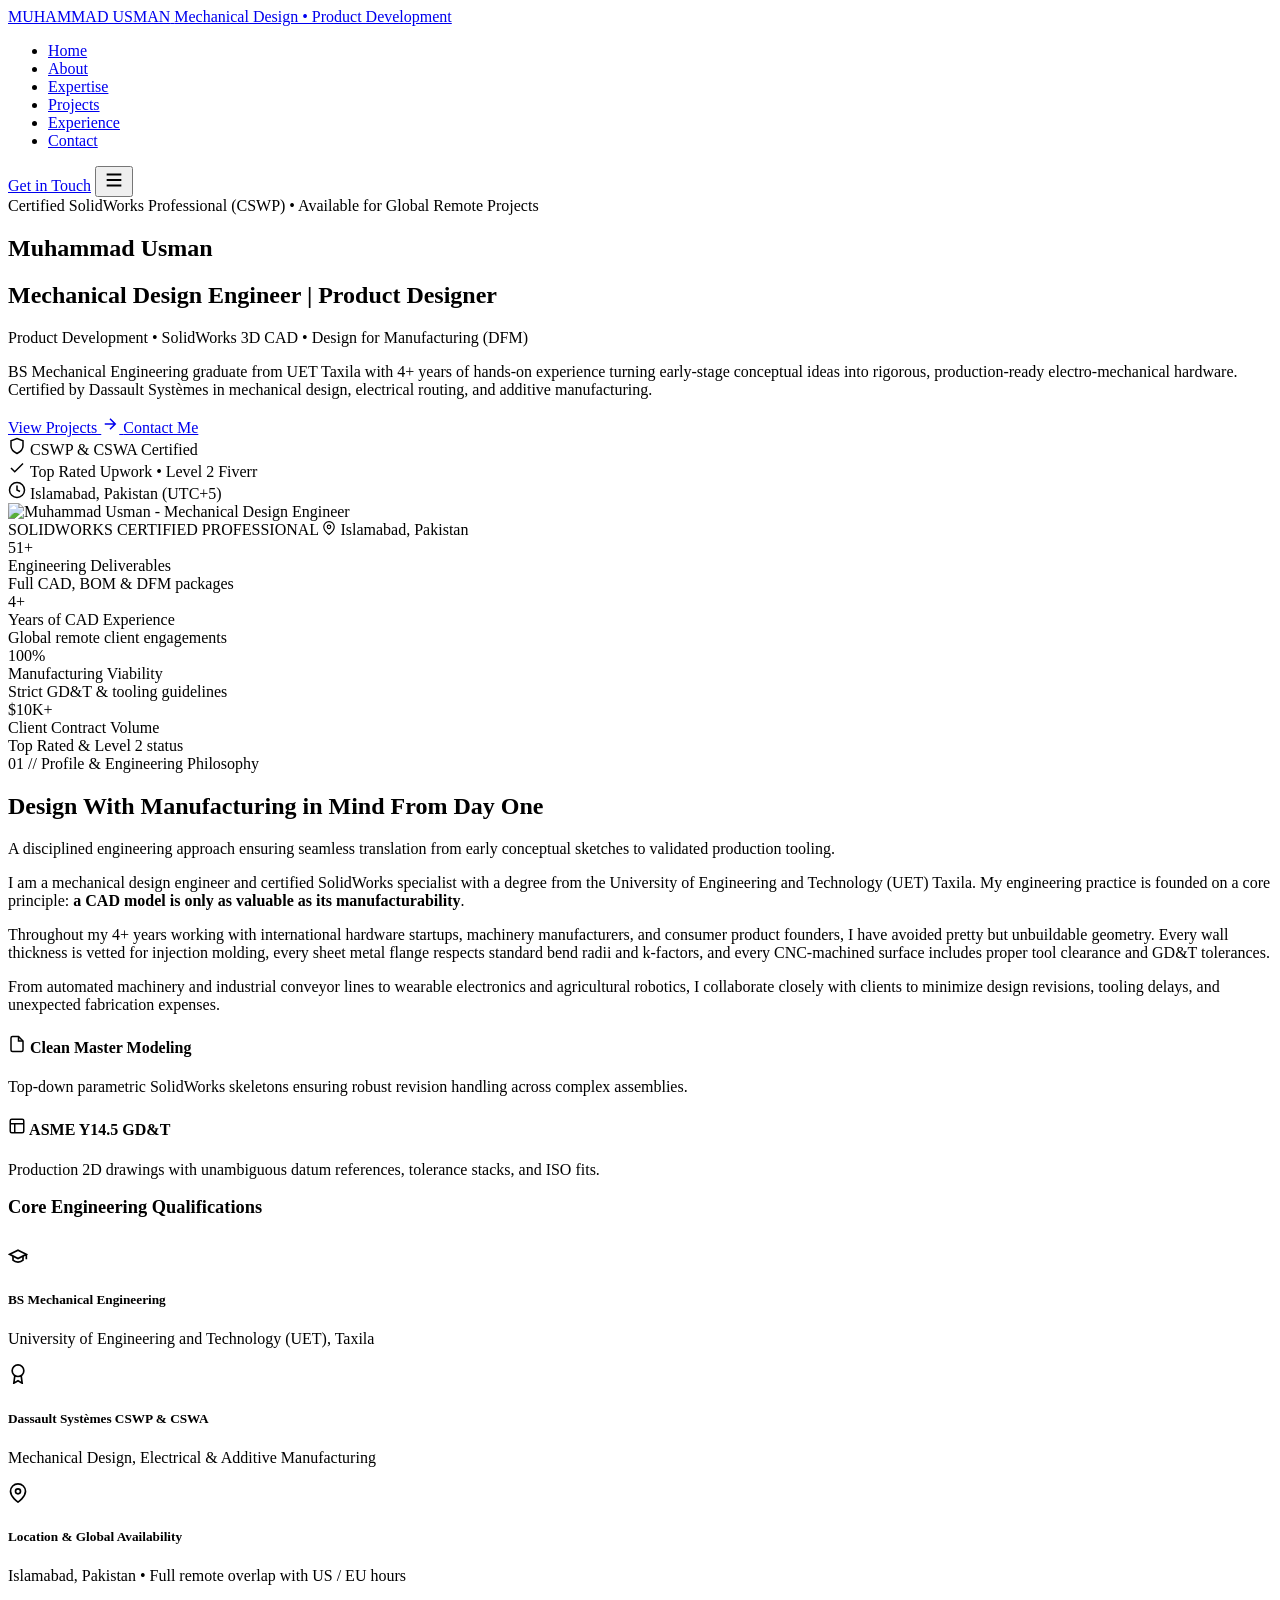
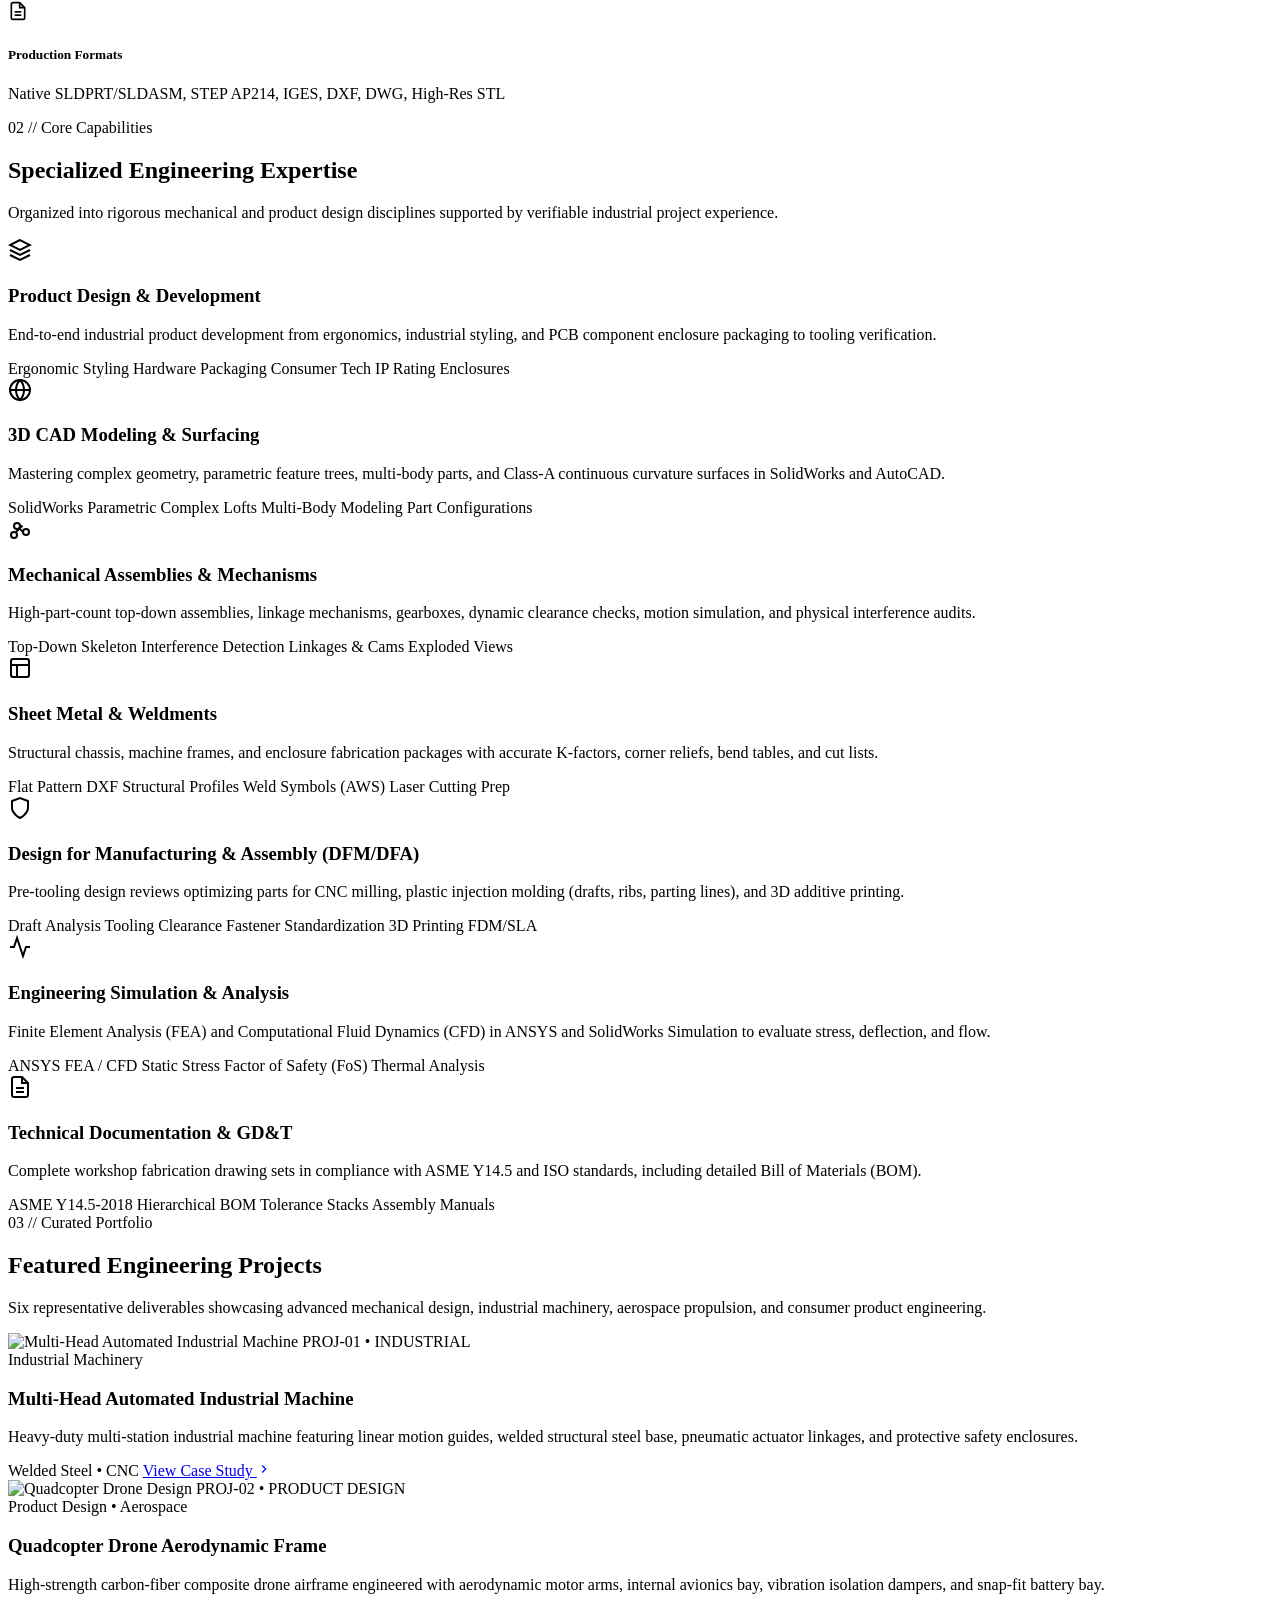
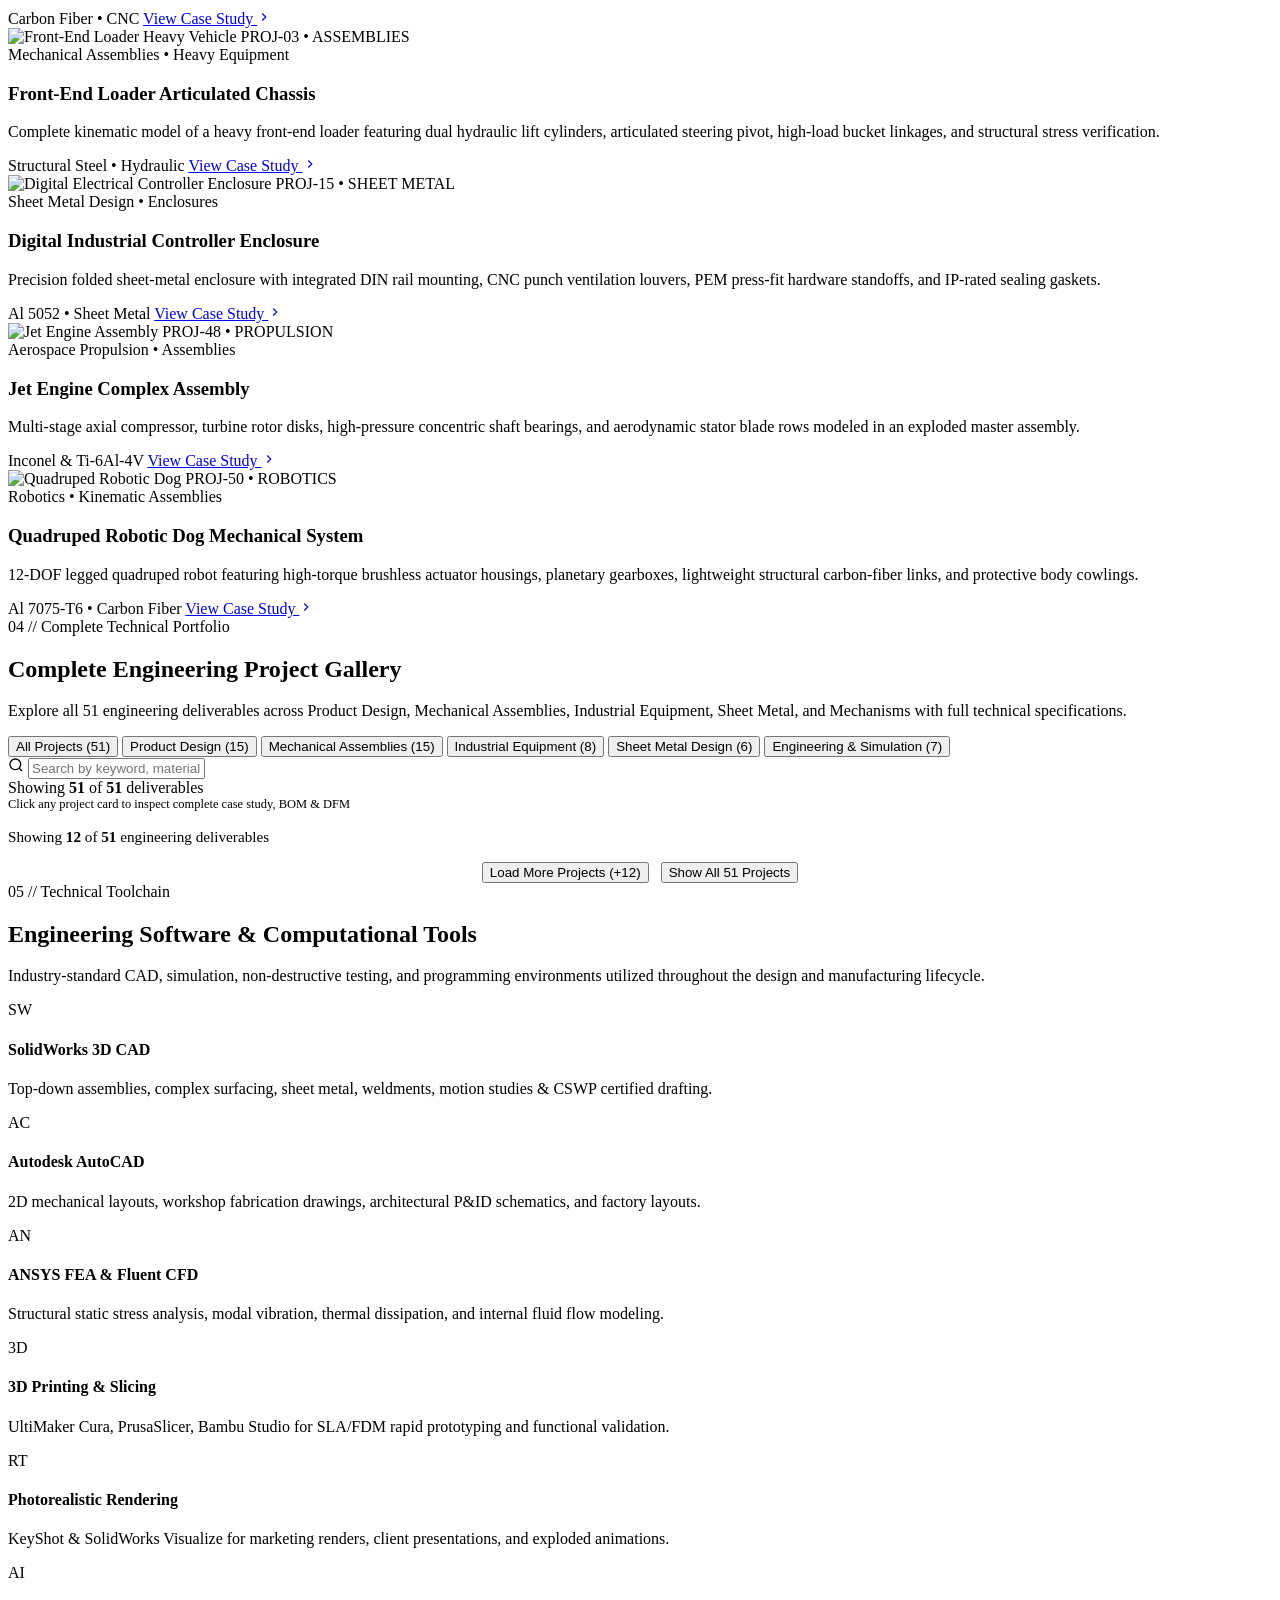
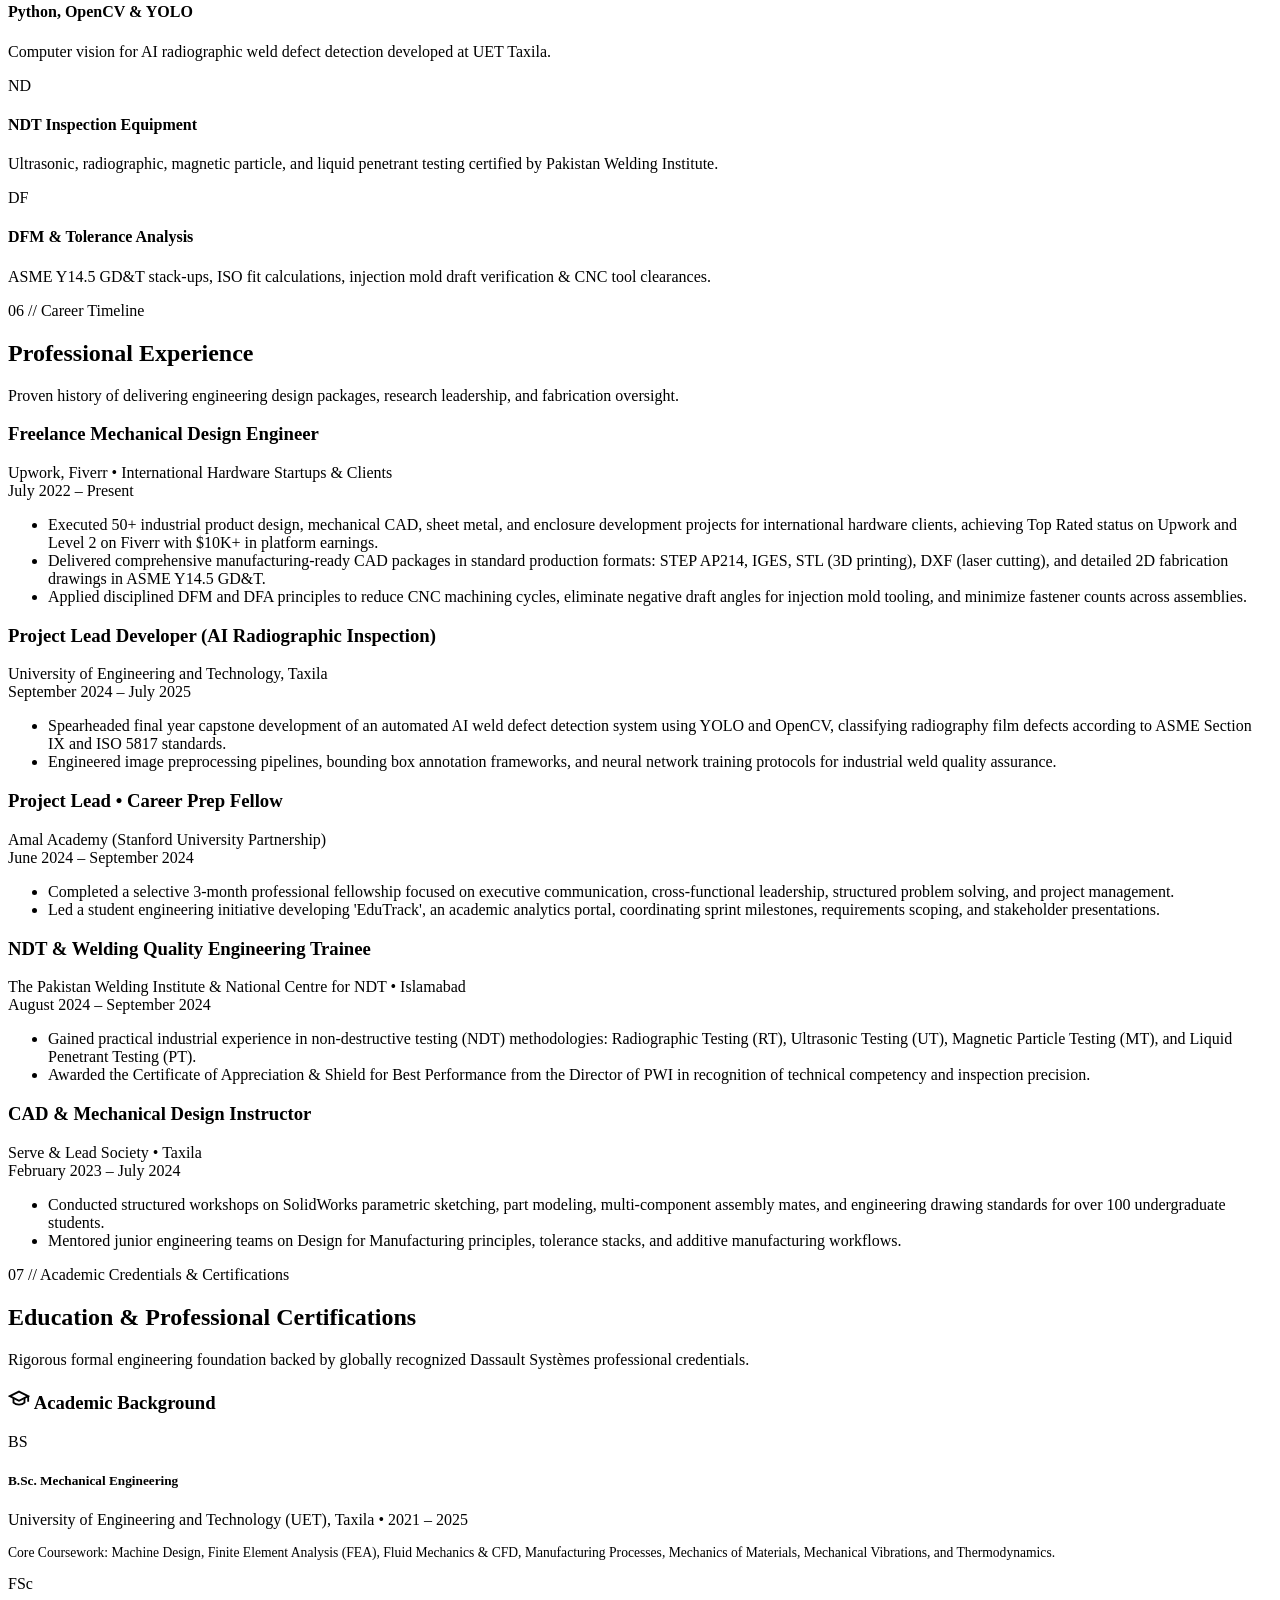
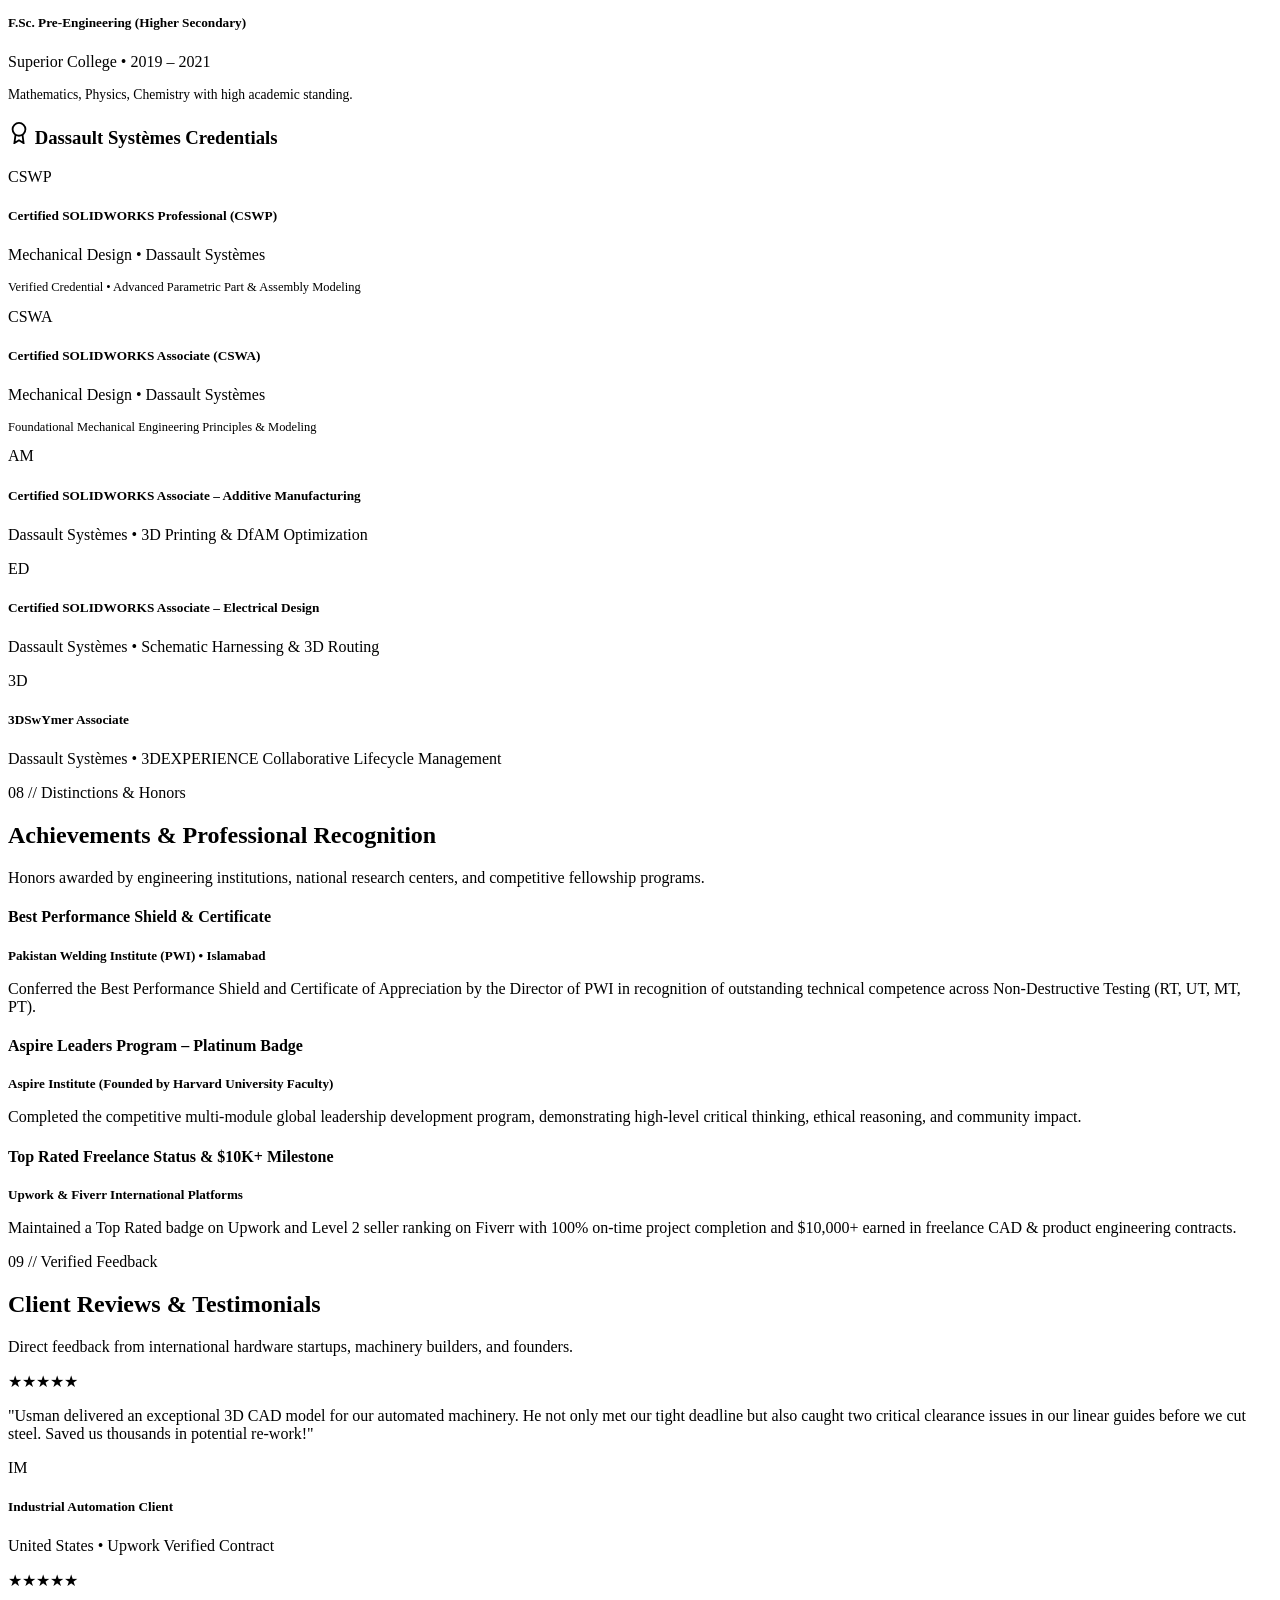
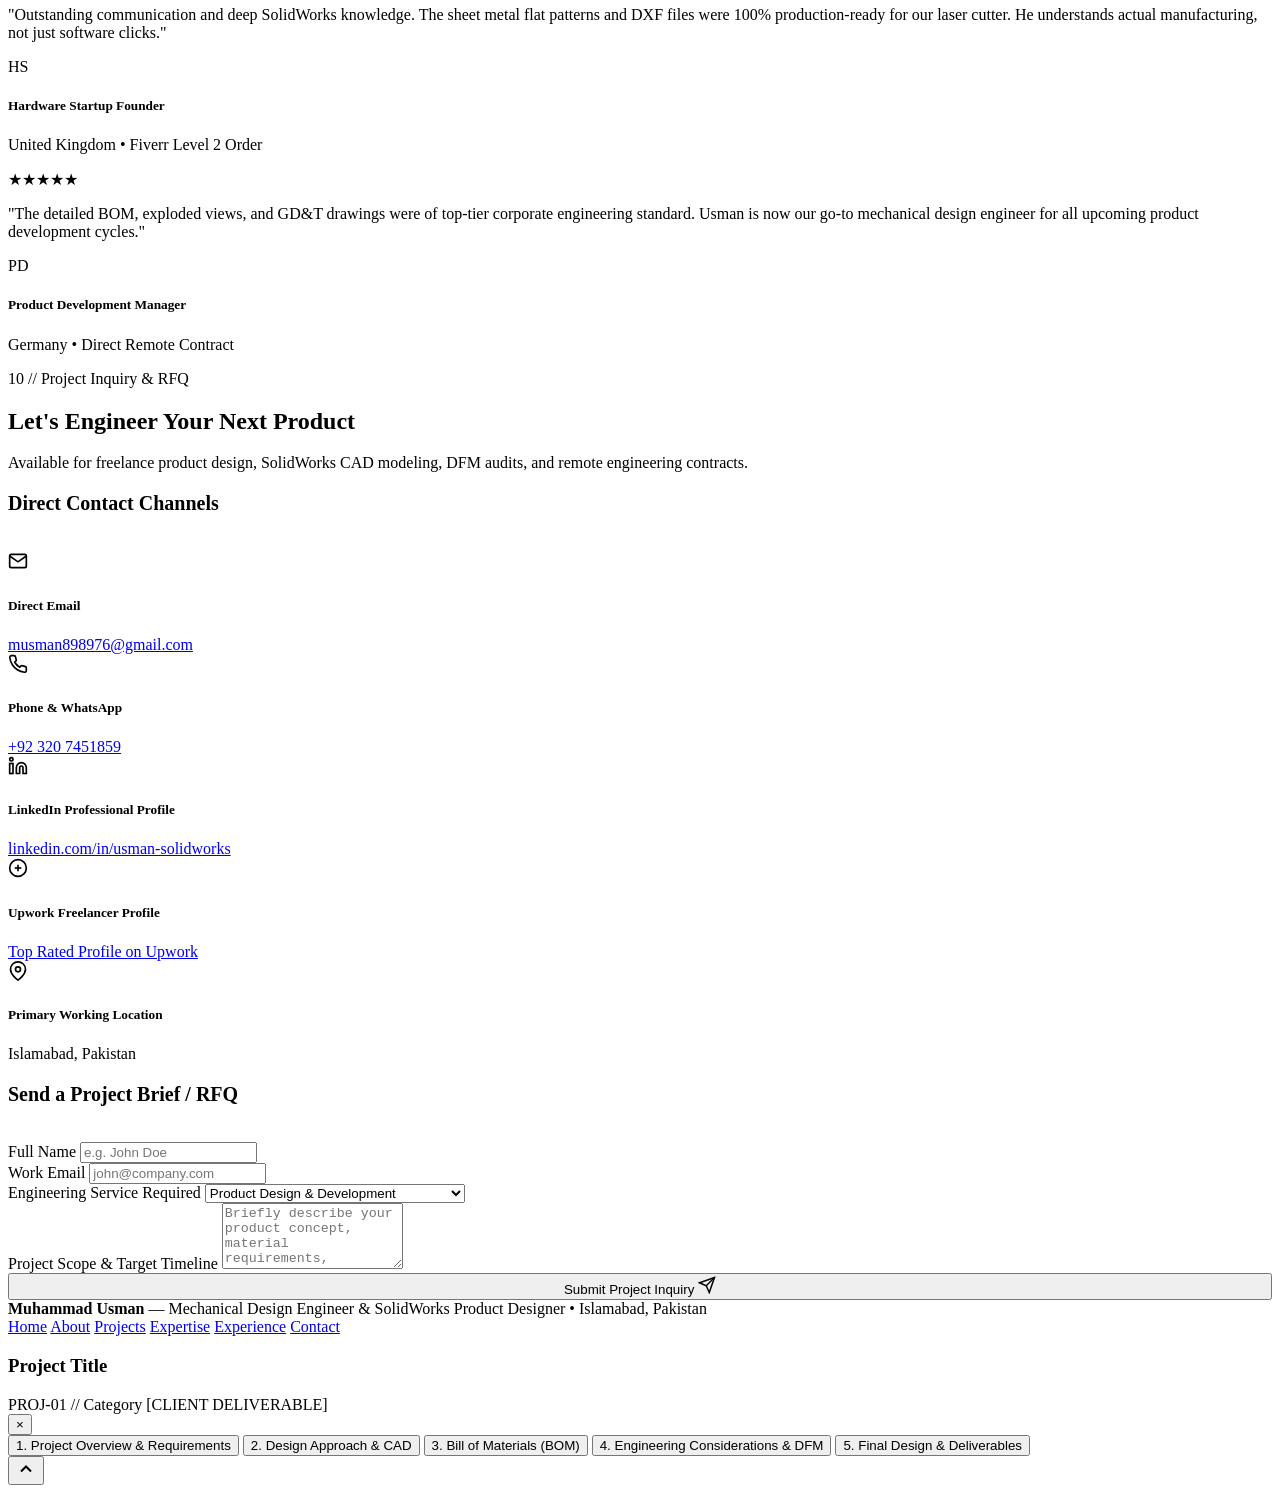
==== index.html @ 6f223e8a "Update index.html" ====
<!DOCTYPE html>
<html lang="en">
<head>
  <meta charset="UTF-8" />
  <meta name="viewport" content="width=device-width, initial-scale=1.0" />
  <title>Muhammad Usman | Mechanical Design Engineer &amp; Product Designer</title>
  <meta name="description" content="Portfolio of Muhammad Usman, Mechanical Design Engineer and Certified SolidWorks Professional (CSWP) specializing in Product Design, 3D CAD Modeling, Mechanical Assemblies, Sheet Metal, and Design for Manufacturing (DFM)." />
  <link rel="stylesheet" href="css/style.css" />
  <link rel="preconnect" href="https://fonts.googleapis.com" />
  <link rel="preconnect" href="https://fonts.gstatic.com" crossorigin />
  <link href="https://fonts.googleapis.com/css2?family=Inter:wght@300;400;500;600;700;800&family=JetBrains+Mono:wght@400;500;600&display=swap" rel="stylesheet" />
</head>
<body>

  <!-- 10. Sticky Navigation (Home | About | Projects | Expertise | Experience | Contact) -->
  <header class="site-header" id="siteHeader">
    <div class="container nav-container">
      <a href="#home" class="brand-identity">
        <span class="brand-name">MUHAMMAD USMAN</span>
        <span class="brand-tagline">Mechanical Design &bull; Product Development</span>
      </a>

      <nav aria-label="Main Navigation">
        <ul class="nav-menu" id="navMenu">
          <li><a href="#home" class="nav-link active">Home</a></li>
          <li><a href="#about" class="nav-link">About</a></li>
          <li><a href="#expertise" class="nav-link">Expertise</a></li>
          <li><a href="#featured-projects" class="nav-link">Projects</a></li>
          <li><a href="#experience" class="nav-link">Experience</a></li>
          <li><a href="#contact" class="nav-link">Contact</a></li>
        </ul>
      </nav>

      <div class="nav-actions">
        <a href="#contact" class="btn btn-primary btn-sm">Get in Touch</a>
        <button class="mobile-menu-toggle" id="mobileMenuToggle" aria-label="Toggle Navigation Menu">
          <svg width="22" height="22" viewBox="0 0 24 24" fill="none" stroke="currentColor" stroke-width="2"><path d="M4 6h16M4 12h16M4 18h16"/></svg>
        </button>
      </div>
    </div>
  </header>

  <main id="mainContent">

    <!-- ==========================================================================
         SECTION 1: HERO SECTION
         ========================================================================== -->
    <section class="hero-section" id="home">
      <div class="container">
        <div class="hero-grid">
          <div class="hero-content">
            <div class="hero-pretitle">
              <span class="status-indicator"></span>
              <span class="mono-tag">Certified SolidWorks Professional (CSWP) &bull; Available for Global Remote Projects</span>
            </div>

            <h1 class="hero-title">Muhammad Usman</h1>
            <h2 class="hero-subtitle">Mechanical Design Engineer | Product Designer</h2>
            <div class="hero-focus-tags">Product Development &bull; SolidWorks 3D CAD &bull; Design for Manufacturing (DFM)</div>

            <p class="hero-bio">
              BS Mechanical Engineering graduate from UET Taxila with 4+ years of hands-on experience turning early-stage conceptual ideas into rigorous, production-ready electro-mechanical hardware. Certified by Dassault Syst&egrave;mes in mechanical design, electrical routing, and additive manufacturing.
            </p>

            <div class="hero-cta-group">
              <a href="#featured-projects" class="btn btn-primary">
                View Projects
                <svg width="18" height="18" viewBox="0 0 24 24" fill="none" stroke="currentColor" stroke-width="2"><path d="M5 12h14M12 5l7 7-7 7"/></svg>
              </a>
              <a href="#contact" class="btn btn-secondary">Contact Me</a>
            </div>

            <div class="hero-trust-badges">
              <div class="trust-badge-item">
                <svg width="18" height="18" viewBox="0 0 24 24" fill="none" stroke="currentColor" stroke-width="2"><path d="M12 22s8-4 8-10V5l-8-3-8 3v7c0 6 8 10 8 10z"/></svg>
                <span>CSWP &amp; CSWA Certified</span>
              </div>
              <div class="trust-badge-item">
                <svg width="18" height="18" viewBox="0 0 24 24" fill="none" stroke="currentColor" stroke-width="2"><polyline points="20 6 9 17 4 12"/></svg>
                <span>Top Rated Upwork &bull; Level 2 Fiverr</span>
              </div>
              <div class="trust-badge-item">
                <svg width="18" height="18" viewBox="0 0 24 24" fill="none" stroke="currentColor" stroke-width="2"><circle cx="12" cy="12" r="10"/><polyline points="12 6 12 12 16 14"/></svg>
                <span>Islamabad, Pakistan (UTC+5)</span>
              </div>
            </div>
          </div>

          <div class="hero-visual">
            <div class="hero-image-card">
              <div class="hero-photo-wrapper">
                <img src="assets/images/profile/headshot-corporate.png" alt="Muhammad Usman - Mechanical Design Engineer" class="hero-photo" />
              </div>
              <div class="hero-image-footer">
                <span class="hero-credential-tag">SOLIDWORKS CERTIFIED PROFESSIONAL</span>
                <span class="hero-location-tag">
                  <svg width="14" height="14" viewBox="0 0 24 24" fill="none" stroke="currentColor" stroke-width="2"><path d="M21 10c0 7-9 13-9 13s-9-6-9-13a9 9 0 0 1 18 0z"/><circle cx="12" cy="10" r="3"/></svg>
                  Islamabad, Pakistan
                </span>
              </div>
            </div>
          </div>
        </div>
      </div>
    </section>

    <!-- Metrics Summary Strip -->
    <div class="metrics-strip">
      <div class="container">
        <div class="metrics-grid">
          <div class="metric-card">
            <div class="metric-value">51+</div>
            <div class="metric-label">Engineering Deliverables</div>
            <div class="metric-sub">Full CAD, BOM &amp; DFM packages</div>
          </div>
          <div class="metric-card">
            <div class="metric-value">4+</div>
            <div class="metric-label">Years of CAD Experience</div>
            <div class="metric-sub">Global remote client engagements</div>
          </div>
          <div class="metric-card">
            <div class="metric-value">100%</div>
            <div class="metric-label">Manufacturing Viability</div>
            <div class="metric-sub">Strict GD&amp;T &amp; tooling guidelines</div>
          </div>
          <div class="metric-card">
            <div class="metric-value">$10K+</div>
            <div class="metric-label">Client Contract Volume</div>
            <div class="metric-sub">Top Rated &amp; Level 2 status</div>
          </div>
        </div>
      </div>
    </div>

    <!-- ==========================================================================
         SECTION 2: ABOUT ME
         ========================================================================== -->
    <section class="section-about" id="about">
      <div class="container">
        <div class="section-header">
          <span class="section-kicker">01 // Profile &amp; Engineering Philosophy</span>
          <h2 class="section-title">Design With Manufacturing in Mind From Day One</h2>
          <p class="section-lead">A disciplined engineering approach ensuring seamless translation from early conceptual sketches to validated production tooling.</p>
        </div>

        <div class="about-grid">
          <div class="about-text">
            <p>
              I am a mechanical design engineer and certified SolidWorks specialist with a degree from the University of Engineering and Technology (UET) Taxila. My engineering practice is founded on a core principle: <strong>a CAD model is only as valuable as its manufacturability</strong>.
            </p>
            <p>
              Throughout my 4+ years working with international hardware startups, machinery manufacturers, and consumer product founders, I have avoided pretty but unbuildable geometry. Every wall thickness is vetted for injection molding, every sheet metal flange respects standard bend radii and k-factors, and every CNC-machined surface includes proper tool clearance and GD&amp;T tolerances.
            </p>
            <p>
              From automated machinery and industrial conveyor lines to wearable electronics and agricultural robotics, I collaborate closely with clients to minimize design revisions, tooling delays, and unexpected fabrication expenses.
            </p>

            <div class="about-highlights">
              <div class="about-highlight-box">
                <h4>
                  <svg width="18" height="18" viewBox="0 0 24 24" fill="none" stroke="currentColor" stroke-width="2"><path d="M14 2H6a2 2 0 0 0-2 2v16a2 2 0 0 0 2 2h12a2 2 0 0 0 2-2V8z"/><polyline points="14 2 14 8 20 8"/></svg>
                  Clean Master Modeling
                </h4>
                <p>Top-down parametric SolidWorks skeletons ensuring robust revision handling across complex assemblies.</p>
              </div>
              <div class="about-highlight-box">
                <h4>
                  <svg width="18" height="18" viewBox="0 0 24 24" fill="none" stroke="currentColor" stroke-width="2"><rect x="3" y="3" width="18" height="18" rx="2" ry="2"/><line x1="3" y1="9" x2="21" y2="9"/><line x1="9" y1="21" x2="9" y2="9"/></svg>
                  ASME Y14.5 GD&amp;T
                </h4>
                <p>Production 2D drawings with unambiguous datum references, tolerance stacks, and ISO fits.</p>
              </div>
            </div>
          </div>

          <div class="about-sidebar">
            <div class="about-stats-panel">
              <h3 style="font-size: 1.15rem; margin-bottom: 16px; padding-bottom: 12px; border-bottom: 1px solid var(--border-light);">Core Engineering Qualifications</h3>
              
              <div class="about-stat-row">
                <div class="stat-icon">
                  <svg width="20" height="20" viewBox="0 0 24 24" fill="none" stroke="currentColor" stroke-width="2"><path d="M22 10v6M2 10l10-5 10 5-10 5z"/><path d="M6 12v5c3 3 9 3 12 0v-5"/></svg>
                </div>
                <div class="stat-content">
                  <h5>BS Mechanical Engineering</h5>
                  <p>University of Engineering and Technology (UET), Taxila</p>
                </div>
              </div>

              <div class="about-stat-row">
                <div class="stat-icon">
                  <svg width="20" height="20" viewBox="0 0 24 24" fill="none" stroke="currentColor" stroke-width="2"><circle cx="12" cy="8" r="7"/><polyline points="8.21 13.89 7 23 12 20 17 23 15.79 13.88"/></svg>
                </div>
                <div class="stat-content">
                  <h5>Dassault Syst&egrave;mes CSWP &amp; CSWA</h5>
                  <p>Mechanical Design, Electrical &amp; Additive Manufacturing</p>
                </div>
              </div>

              <div class="about-stat-row">
                <div class="stat-icon">
                  <svg width="20" height="20" viewBox="0 0 24 24" fill="none" stroke="currentColor" stroke-width="2"><path d="M21 10c0 7-9 13-9 13s-9-6-9-13a9 9 0 0 1 18 0z"/><circle cx="12" cy="10" r="3"/></svg>
                </div>
                <div class="stat-content">
                  <h5>Location &amp; Global Availability</h5>
                  <p>Islamabad, Pakistan &bull; Full remote overlap with US / EU hours</p>
                </div>
              </div>

              <div class="about-stat-row">
                <div class="stat-icon">
                  <svg width="20" height="20" viewBox="0 0 24 24" fill="none" stroke="currentColor" stroke-width="2"><path d="M14 2H6a2 2 0 0 0-2 2v16a2 2 0 0 0 2 2h12a2 2 0 0 0 2-2V8z"/><polyline points="14 2 14 8 20 8"/><line x1="16" y1="13" x2="8" y2="13"/><line x1="16" y1="17" x2="8" y2="17"/></svg>
                </div>
                <div class="stat-content">
                  <h5>Production Formats</h5>
                  <p>Native SLDPRT/SLDASM, STEP AP214, IGES, DXF, DWG, High-Res STL</p>
                </div>
              </div>
            </div>
          </div>
        </div>
      </div>
    </section>

    <!-- ==========================================================================
         SECTION 3: TECHNICAL EXPERTISE
         ========================================================================== -->
    <section class="section-expertise section-alt" id="expertise">
      <div class="container">
        <div class="section-header">
          <span class="section-kicker">02 // Core Capabilities</span>
          <h2 class="section-title">Specialized Engineering Expertise</h2>
          <p class="section-lead">Organized into rigorous mechanical and product design disciplines supported by verifiable industrial project experience.</p>
        </div>

        <div class="expertise-grid">
          <!-- 1. Product Design & Development -->
          <div class="expertise-card">
            <div class="expertise-icon-wrapper">
              <svg width="24" height="24" viewBox="0 0 24 24" fill="none" stroke="currentColor" stroke-width="2"><path d="M12 2L2 7l10 5 10-5-10-5zM2 17l10 5 10-5M2 12l10 5 10-5"/></svg>
            </div>
            <h3>Product Design &amp; Development</h3>
            <p>End-to-end industrial product development from ergonomics, industrial styling, and PCB component enclosure packaging to tooling verification.</p>
            <div class="expertise-tags">
              <span class="expertise-tag">Ergonomic Styling</span>
              <span class="expertise-tag">Hardware Packaging</span>
              <span class="expertise-tag">Consumer Tech</span>
              <span class="expertise-tag">IP Rating Enclosures</span>
            </div>
          </div>

          <!-- 2. 3D CAD Modeling -->
          <div class="expertise-card">
            <div class="expertise-icon-wrapper">
              <svg width="24" height="24" viewBox="0 0 24 24" fill="none" stroke="currentColor" stroke-width="2"><circle cx="12" cy="12" r="10"/><path d="M12 2a14.5 14.5 0 0 0 0 20 14.5 14.5 0 0 0 0-20"/><path d="M2 12h20"/></svg>
            </div>
            <h3>3D CAD Modeling &amp; Surfacing</h3>
            <p>Mastering complex geometry, parametric feature trees, multi-body parts, and Class-A continuous curvature surfaces in SolidWorks and AutoCAD.</p>
            <div class="expertise-tags">
              <span class="expertise-tag">SolidWorks Parametric</span>
              <span class="expertise-tag">Complex Lofts</span>
              <span class="expertise-tag">Multi-Body Modeling</span>
              <span class="expertise-tag">Part Configurations</span>
            </div>
          </div>

          <!-- 3. Mechanical Assemblies -->
          <div class="expertise-card">
            <div class="expertise-icon-wrapper">
              <svg width="24" height="24" viewBox="0 0 24 24" fill="none" stroke="currentColor" stroke-width="2"><circle cx="18" cy="15" r="3"/><circle cx="9" cy="9" r="3"/><path d="M10.85 10.85l4.3 4.3"/><circle cx="6" cy="18" r="3"/><path d="M7.5 15.5l7-7"/></svg>
            </div>
            <h3>Mechanical Assemblies &amp; Mechanisms</h3>
            <p>High-part-count top-down assemblies, linkage mechanisms, gearboxes, dynamic clearance checks, motion simulation, and physical interference audits.</p>
            <div class="expertise-tags">
              <span class="expertise-tag">Top-Down Skeleton</span>
              <span class="expertise-tag">Interference Detection</span>
              <span class="expertise-tag">Linkages &amp; Cams</span>
              <span class="expertise-tag">Exploded Views</span>
            </div>
          </div>

          <!-- 4. Sheet Metal & Weldments -->
          <div class="expertise-card">
            <div class="expertise-icon-wrapper">
              <svg width="24" height="24" viewBox="0 0 24 24" fill="none" stroke="currentColor" stroke-width="2"><rect x="3" y="3" width="18" height="18" rx="2" ry="2"/><path d="M3 9h18M9 21V9"/></svg>
            </div>
            <h3>Sheet Metal &amp; Weldments</h3>
            <p>Structural chassis, machine frames, and enclosure fabrication packages with accurate K-factors, corner reliefs, bend tables, and cut lists.</p>
            <div class="expertise-tags">
              <span class="expertise-tag">Flat Pattern DXF</span>
              <span class="expertise-tag">Structural Profiles</span>
              <span class="expertise-tag">Weld Symbols (AWS)</span>
              <span class="expertise-tag">Laser Cutting Prep</span>
            </div>
          </div>

          <!-- 5. Design for Manufacturing (DFM) -->
          <div class="expertise-card">
            <div class="expertise-icon-wrapper">
              <svg width="24" height="24" viewBox="0 0 24 24" fill="none" stroke="currentColor" stroke-width="2"><path d="M12 22s8-4 8-10V5l-8-3-8 3v7c0 6 8 10 8 10z"/></svg>
            </div>
            <h3>Design for Manufacturing &amp; Assembly (DFM/DFA)</h3>
            <p>Pre-tooling design reviews optimizing parts for CNC milling, plastic injection molding (drafts, ribs, parting lines), and 3D additive printing.</p>
            <div class="expertise-tags">
              <span class="expertise-tag">Draft Analysis</span>
              <span class="expertise-tag">Tooling Clearance</span>
              <span class="expertise-tag">Fastener Standardization</span>
              <span class="expertise-tag">3D Printing FDM/SLA</span>
            </div>
          </div>

          <!-- 6. Engineering Simulation & FEA -->
          <div class="expertise-card">
            <div class="expertise-icon-wrapper">
              <svg width="24" height="24" viewBox="0 0 24 24" fill="none" stroke="currentColor" stroke-width="2"><path d="M22 12h-4l-3 9L9 3l-3 9H2"/></svg>
            </div>
            <h3>Engineering Simulation &amp; Analysis</h3>
            <p>Finite Element Analysis (FEA) and Computational Fluid Dynamics (CFD) in ANSYS and SolidWorks Simulation to evaluate stress, deflection, and flow.</p>
            <div class="expertise-tags">
              <span class="expertise-tag">ANSYS FEA / CFD</span>
              <span class="expertise-tag">Static Stress</span>
              <span class="expertise-tag">Factor of Safety (FoS)</span>
              <span class="expertise-tag">Thermal Analysis</span>
            </div>
          </div>

          <!-- 7. Technical Documentation -->
          <div class="expertise-card">
            <div class="expertise-icon-wrapper">
              <svg width="24" height="24" viewBox="0 0 24 24" fill="none" stroke="currentColor" stroke-width="2"><path d="M14 2H6a2 2 0 0 0-2 2v16a2 2 0 0 0 2 2h12a2 2 0 0 0 2-2V8z"/><polyline points="14 2 14 8 20 8"/><line x1="16" y1="13" x2="8" y2="13"/><line x1="16" y1="17" x2="8" y2="17"/></svg>
            </div>
            <h3>Technical Documentation &amp; GD&amp;T</h3>
            <p>Complete workshop fabrication drawing sets in compliance with ASME Y14.5 and ISO standards, including detailed Bill of Materials (BOM).</p>
            <div class="expertise-tags">
              <span class="expertise-tag">ASME Y14.5-2018</span>
              <span class="expertise-tag">Hierarchical BOM</span>
              <span class="expertise-tag">Tolerance Stacks</span>
              <span class="expertise-tag">Assembly Manuals</span>
            </div>
          </div>
        </div>
      </div>
    </section>

    <!-- ==========================================================================
         SECTION 4: FEATURED PROJECTS (6 Strongest & Most Impressive)
         ========================================================================== -->
    <section class="section-featured" id="featured-projects">
      <div class="container">
        <div class="section-header">
          <span class="section-kicker">03 // Curated Portfolio</span>
          <h2 class="section-title">Featured Engineering Projects</h2>
          <p class="section-lead">Six representative deliverables showcasing advanced mechanical design, industrial machinery, aerospace propulsion, and consumer product engineering.</p>
        </div>

        <div class="featured-grid">
          <!-- 1. Industrial Machinery -->
          <article class="featured-card">
            <div class="featured-img-wrap">
              <img src="assets/images/projects/1.jpeg" alt="Multi-Head Automated Industrial Machine" loading="lazy" />
              <span class="featured-badge">PROJ-01 &bull; INDUSTRIAL</span>
            </div>
            <div class="featured-content">
              <span class="featured-category">Industrial Machinery</span>
              <h3 class="featured-title">Multi-Head Automated Industrial Machine</h3>
              <p class="featured-desc">Heavy-duty multi-station industrial machine featuring linear motion guides, welded structural steel base, pneumatic actuator linkages, and protective safety enclosures.</p>
              <div class="featured-footer">
                <span class="mono-tag" style="color: var(--text-muted);">Welded Steel &bull; CNC</span>
                <a href="#projectsGallery" onclick="openProjectModal('PROJ-01')" class="view-project-link">
                  View Case Study
                  <svg width="14" height="14" viewBox="0 0 24 24" fill="none" stroke="currentColor" stroke-width="2"><polyline points="9 18 15 12 9 6"/></svg>
                </a>
              </div>
            </div>
          </article>

          <!-- 2. Product Design / Aerospace -->
          <article class="featured-card">
            <div class="featured-img-wrap">
              <img src="assets/images/projects/2.png" alt="Quadcopter Drone Design" loading="lazy" />
              <span class="featured-badge">PROJ-02 &bull; PRODUCT DESIGN</span>
            </div>
            <div class="featured-content">
              <span class="featured-category">Product Design &bull; Aerospace</span>
              <h3 class="featured-title">Quadcopter Drone Aerodynamic Frame</h3>
              <p class="featured-desc">High-strength carbon-fiber composite drone airframe engineered with aerodynamic motor arms, internal avionics bay, vibration isolation dampers, and snap-fit battery bay.</p>
              <div class="featured-footer">
                <span class="mono-tag" style="color: var(--text-muted);">Carbon Fiber &bull; CNC</span>
                <a href="#projectsGallery" onclick="openProjectModal('PROJ-02')" class="view-project-link">
                  View Case Study
                  <svg width="14" height="14" viewBox="0 0 24 24" fill="none" stroke="currentColor" stroke-width="2"><polyline points="9 18 15 12 9 6"/></svg>
                </a>
              </div>
            </div>
          </article>

          <!-- 3. Mechanical Assemblies -->
          <article class="featured-card">
            <div class="featured-img-wrap">
              <img src="assets/images/projects/3.png" alt="Front-End Loader Heavy Vehicle" loading="lazy" />
              <span class="featured-badge">PROJ-03 &bull; ASSEMBLIES</span>
            </div>
            <div class="featured-content">
              <span class="featured-category">Mechanical Assemblies &bull; Heavy Equipment</span>
              <h3 class="featured-title">Front-End Loader Articulated Chassis</h3>
              <p class="featured-desc">Complete kinematic model of a heavy front-end loader featuring dual hydraulic lift cylinders, articulated steering pivot, high-load bucket linkages, and structural stress verification.</p>
              <div class="featured-footer">
                <span class="mono-tag" style="color: var(--text-muted);">Structural Steel &bull; Hydraulic</span>
                <a href="#projectsGallery" onclick="openProjectModal('PROJ-03')" class="view-project-link">
                  View Case Study
                  <svg width="14" height="14" viewBox="0 0 24 24" fill="none" stroke="currentColor" stroke-width="2"><polyline points="9 18 15 12 9 6"/></svg>
                </a>
              </div>
            </div>
          </article>

          <!-- 4. Sheet Metal & Enclosures -->
          <article class="featured-card">
            <div class="featured-img-wrap">
              <img src="assets/images/projects/16.jpeg" alt="Digital Electrical Controller Enclosure" loading="lazy" />
              <span class="featured-badge">PROJ-15 &bull; SHEET METAL</span>
            </div>
            <div class="featured-content">
              <span class="featured-category">Sheet Metal Design &bull; Enclosures</span>
              <h3 class="featured-title">Digital Industrial Controller Enclosure</h3>
              <p class="featured-desc">Precision folded sheet-metal enclosure with integrated DIN rail mounting, CNC punch ventilation louvers, PEM press-fit hardware standoffs, and IP-rated sealing gaskets.</p>
              <div class="featured-footer">
                <span class="mono-tag" style="color: var(--text-muted);">Al 5052 &bull; Sheet Metal</span>
                <a href="#projectsGallery" onclick="openProjectModal('PROJ-15')" class="view-project-link">
                  View Case Study
                  <svg width="14" height="14" viewBox="0 0 24 24" fill="none" stroke="currentColor" stroke-width="2"><polyline points="9 18 15 12 9 6"/></svg>
                </a>
              </div>
            </div>
          </article>

          <!-- 5. Advanced Propulsion / Aerospace -->
          <article class="featured-card">
            <div class="featured-img-wrap">
              <img src="assets/images/projects/48.jpg" alt="Jet Engine Assembly" loading="lazy" />
              <span class="featured-badge">PROJ-48 &bull; PROPULSION</span>
            </div>
            <div class="featured-content">
              <span class="featured-category">Aerospace Propulsion &bull; Assemblies</span>
              <h3 class="featured-title">Jet Engine Complex Assembly</h3>
              <p class="featured-desc">Multi-stage axial compressor, turbine rotor disks, high-pressure concentric shaft bearings, and aerodynamic stator blade rows modeled in an exploded master assembly.</p>
              <div class="featured-footer">
                <span class="mono-tag" style="color: var(--text-muted);">Inconel &amp; Ti-6Al-4V</span>
                <a href="#projectsGallery" onclick="openProjectModal('PROJ-48')" class="view-project-link">
                  View Case Study
                  <svg width="14" height="14" viewBox="0 0 24 24" fill="none" stroke="currentColor" stroke-width="2"><polyline points="9 18 15 12 9 6"/></svg>
                </a>
              </div>
            </div>
          </article>

          <!-- 6. Robotics / Mechanical Assemblies -->
          <article class="featured-card">
            <div class="featured-img-wrap">
              <img src="assets/images/projects/50.png" alt="Quadruped Robotic Dog" loading="lazy" />
              <span class="featured-badge">PROJ-50 &bull; ROBOTICS</span>
            </div>
            <div class="featured-content">
              <span class="featured-category">Robotics &bull; Kinematic Assemblies</span>
              <h3 class="featured-title">Quadruped Robotic Dog Mechanical System</h3>
              <p class="featured-desc">12-DOF legged quadruped robot featuring high-torque brushless actuator housings, planetary gearboxes, lightweight structural carbon-fiber links, and protective body cowlings.</p>
              <div class="featured-footer">
                <span class="mono-tag" style="color: var(--text-muted);">Al 7075-T6 &bull; Carbon Fiber</span>
                <a href="#projectsGallery" onclick="openProjectModal('PROJ-50')" class="view-project-link">
                  View Case Study
                  <svg width="14" height="14" viewBox="0 0 24 24" fill="none" stroke="currentColor" stroke-width="2"><polyline points="9 18 15 12 9 6"/></svg>
                </a>
              </div>
            </div>
          </article>
        </div>
      </div>
    </section>

    <!-- ==========================================================================
         SECTION 5: COMPLETE PROJECT GALLERY (All 51 Verified Projects)
         ========================================================================== -->
    <section class="section-gallery section-alt" id="projectsGallery">
      <div class="container">
        <div class="section-header">
          <span class="section-kicker">04 // Complete Technical Portfolio</span>
          <h2 class="section-title">Complete Engineering Project Gallery</h2>
          <p class="section-lead">Explore all 51 engineering deliverables across Product Design, Mechanical Assemblies, Industrial Equipment, Sheet Metal, and Mechanisms with full technical specifications.</p>
        </div>

        <!-- Filter & Search Controls Card -->
        <div class="gallery-controls-card">
          <div class="gallery-filters" id="projectFilters" role="tablist">
            <button class="filter-btn active" data-filter="all" role="tab">All Projects (<span id="countAll">51</span>)</button>
            <button class="filter-btn" data-filter="product-design" role="tab">Product Design (<span id="countProduct">15</span>)</button>
            <button class="filter-btn" data-filter="mechanical-assemblies" role="tab">Mechanical Assemblies (<span id="countMechanical">15</span>)</button>
            <button class="filter-btn" data-filter="industrial" role="tab">Industrial Equipment (<span id="countIndustrial">8</span>)</button>
            <button class="filter-btn" data-filter="sheet-metal" role="tab">Sheet Metal Design (<span id="countSheetMetal">6</span>)</button>
            <button class="filter-btn" data-filter="mechanisms" role="tab">Engineering &amp; Simulation (<span id="countMechanisms">7</span>)</button>
          </div>

          <div class="gallery-search-wrap">
            <svg class="gallery-search-icon" width="16" height="16" viewBox="0 0 24 24" fill="none" stroke="currentColor" stroke-width="2"><circle cx="11" cy="11" r="8"/><path d="M21 21l-4.35-4.35"/></svg>
            <input type="text" id="projectSearchInput" class="gallery-search-input" placeholder="Search by keyword, material, or part..." aria-label="Search engineering projects" />
          </div>
        </div>

        <div class="gallery-status-bar">
          <div>Showing <strong id="displayedCount">51</strong> of <strong id="totalCount">51</strong> deliverables</div>
          <div style="font-family: var(--font-mono); font-size: 0.78rem;">Click any project card to inspect complete case study, BOM &amp; DFM</div>
        </div>

        <!-- 51 Dynamic Cards Container -->
        <div class="gallery-grid" id="projectsGrid">
          <!-- Populated dynamically by js/main.js -->
        </div>

        <!-- Pagination / Load More Controls -->
        <div class="projects-pagination" id="projectsPagination">
          <p id="paginationStatus" style="color: var(--text-secondary); margin-bottom: 16px; font-size: 0.95rem;">
            Showing <span id="currentVisibleCount" style="font-weight: 700; color: var(--text-primary);">12</span> of <span id="totalFilterCount" style="font-weight: 700; color: var(--text-primary);">51</span> engineering deliverables
          </p>
          <div style="display: flex; gap: 12px; justify-content: center; flex-wrap: wrap;">
            <button class="btn btn-primary" id="loadMoreBtn">
              Load More Projects (+12)
            </button>
            <button class="btn btn-secondary" id="showAllBtn">
              Show All 51 Projects
            </button>
          </div>
        </div>
      </div>
    </section>

    <!-- ==========================================================================
         SECTION 7: ENGINEERING SOFTWARE & TOOLS
         ========================================================================== -->
    <section class="section-tools" id="tools">
      <div class="container">
        <div class="section-header">
          <span class="section-kicker">05 // Technical Toolchain</span>
          <h2 class="section-title">Engineering Software &amp; Computational Tools</h2>
          <p class="section-lead">Industry-standard CAD, simulation, non-destructive testing, and programming environments utilized throughout the design and manufacturing lifecycle.</p>
        </div>

        <div class="tools-grid">
          <div class="tool-card">
            <div class="tool-icon">SW</div>
            <div class="tool-info">
              <h4>SolidWorks 3D CAD</h4>
              <p>Top-down assemblies, complex surfacing, sheet metal, weldments, motion studies &amp; CSWP certified drafting.</p>
            </div>
          </div>

          <div class="tool-card">
            <div class="tool-icon">AC</div>
            <div class="tool-info">
              <h4>Autodesk AutoCAD</h4>
              <p>2D mechanical layouts, workshop fabrication drawings, architectural P&amp;ID schematics, and factory layouts.</p>
            </div>
          </div>

          <div class="tool-card">
            <div class="tool-icon">AN</div>
            <div class="tool-info">
              <h4>ANSYS FEA &amp; Fluent CFD</h4>
              <p>Structural static stress analysis, modal vibration, thermal dissipation, and internal fluid flow modeling.</p>
            </div>
          </div>

          <div class="tool-card">
            <div class="tool-icon">3D</div>
            <div class="tool-info">
              <h4>3D Printing &amp; Slicing</h4>
              <p>UltiMaker Cura, PrusaSlicer, Bambu Studio for SLA/FDM rapid prototyping and functional validation.</p>
            </div>
          </div>

          <div class="tool-card">
            <div class="tool-icon">RT</div>
            <div class="tool-info">
              <h4>Photorealistic Rendering</h4>
              <p>KeyShot &amp; SolidWorks Visualize for marketing renders, client presentations, and exploded animations.</p>
            </div>
          </div>

          <div class="tool-card">
            <div class="tool-icon">AI</div>
            <div class="tool-info">
              <h4>Python, OpenCV &amp; YOLO</h4>
              <p>Computer vision for AI radiographic weld defect detection developed at UET Taxila.</p>
            </div>
          </div>

          <div class="tool-card">
            <div class="tool-icon">ND</div>
            <div class="tool-info">
              <h4>NDT Inspection Equipment</h4>
              <p>Ultrasonic, radiographic, magnetic particle, and liquid penetrant testing certified by Pakistan Welding Institute.</p>
            </div>
          </div>

          <div class="tool-card">
            <div class="tool-icon">DF</div>
            <div class="tool-info">
              <h4>DFM &amp; Tolerance Analysis</h4>
              <p>ASME Y14.5 GD&amp;T stack-ups, ISO fit calculations, injection mold draft verification &amp; CNC tool clearances.</p>
            </div>
          </div>
        </div>
      </div>
    </section>

    <!-- ==========================================================================
         SECTION 8: PROFESSIONAL EXPERIENCE
         ========================================================================== -->
    <section class="section-experience section-alt" id="experience">
      <div class="container">
        <div class="section-header">
          <span class="section-kicker">06 // Career Timeline</span>
          <h2 class="section-title">Professional Experience</h2>
          <p class="section-lead">Proven history of delivering engineering design packages, research leadership, and fabrication oversight.</p>
        </div>

        <div class="timeline">
          <!-- Item 1: Freelance Mechanical Design Engineer -->
          <div class="timeline-item">
            <div class="timeline-node"></div>
            <div class="timeline-card">
              <div class="timeline-header">
                <div>
                  <h3 class="timeline-role">Freelance Mechanical Design Engineer</h3>
                  <div class="timeline-company">Upwork, Fiverr &bull; International Hardware Startups &amp; Clients</div>
                </div>
                <span class="timeline-dates">July 2022 &ndash; Present</span>
              </div>
              <div class="timeline-body">
                <ul>
                  <li>Executed 50+ industrial product design, mechanical CAD, sheet metal, and enclosure development projects for international hardware clients, achieving Top Rated status on Upwork and Level 2 on Fiverr with $10K+ in platform earnings.</li>
                  <li>Delivered comprehensive manufacturing-ready CAD packages in standard production formats: STEP AP214, IGES, STL (3D printing), DXF (laser cutting), and detailed 2D fabrication drawings in ASME Y14.5 GD&amp;T.</li>
                  <li>Applied disciplined DFM and DFA principles to reduce CNC machining cycles, eliminate negative draft angles for injection mold tooling, and minimize fastener counts across assemblies.</li>
                </ul>
              </div>
            </div>
          </div>

          <!-- Item 2: Project Lead Developer -->
          <div class="timeline-item">
            <div class="timeline-node"></div>
            <div class="timeline-card">
              <div class="timeline-header">
                <div>
                  <h3 class="timeline-role">Project Lead Developer (AI Radiographic Inspection)</h3>
                  <div class="timeline-company">University of Engineering and Technology, Taxila</div>
                </div>
                <span class="timeline-dates">September 2024 &ndash; July 2025</span>
              </div>
              <div class="timeline-body">
                <ul>
                  <li>Spearheaded final year capstone development of an automated AI weld defect detection system using YOLO and OpenCV, classifying radiography film defects according to ASME Section IX and ISO 5817 standards.</li>
                  <li>Engineered image preprocessing pipelines, bounding box annotation frameworks, and neural network training protocols for industrial weld quality assurance.</li>
                </ul>
              </div>
            </div>
          </div>

          <!-- Item 3: Project Lead / Fellow -->
          <div class="timeline-item">
            <div class="timeline-node"></div>
            <div class="timeline-card">
              <div class="timeline-header">
                <div>
                  <h3 class="timeline-role">Project Lead &bull; Career Prep Fellow</h3>
                  <div class="timeline-company">Amal Academy (Stanford University Partnership)</div>
                </div>
                <span class="timeline-dates">June 2024 &ndash; September 2024</span>
              </div>
              <div class="timeline-body">
                <ul>
                  <li>Completed a selective 3-month professional fellowship focused on executive communication, cross-functional leadership, structured problem solving, and project management.</li>
                  <li>Led a student engineering initiative developing 'EduTrack', an academic analytics portal, coordinating sprint milestones, requirements scoping, and stakeholder presentations.</li>
                </ul>
              </div>
            </div>
          </div>

          <!-- Item 4: Engineering Trainee -->
          <div class="timeline-item">
            <div class="timeline-node"></div>
            <div class="timeline-card">
              <div class="timeline-header">
                <div>
                  <h3 class="timeline-role">NDT &amp; Welding Quality Engineering Trainee</h3>
                  <div class="timeline-company">The Pakistan Welding Institute &amp; National Centre for NDT &bull; Islamabad</div>
                </div>
                <span class="timeline-dates">August 2024 &ndash; September 2024</span>
              </div>
              <div class="timeline-body">
                <ul>
                  <li>Gained practical industrial experience in non-destructive testing (NDT) methodologies: Radiographic Testing (RT), Ultrasonic Testing (UT), Magnetic Particle Testing (MT), and Liquid Penetrant Testing (PT).</li>
                  <li>Awarded the Certificate of Appreciation &amp; Shield for Best Performance from the Director of PWI in recognition of technical competency and inspection precision.</li>
                </ul>
              </div>
            </div>
          </div>

          <!-- Item 5: CAD & Mechanical Instructor -->
          <div class="timeline-item">
            <div class="timeline-node"></div>
            <div class="timeline-card">
              <div class="timeline-header">
                <div>
                  <h3 class="timeline-role">CAD &amp; Mechanical Design Instructor</h3>
                  <div class="timeline-company">Serve &amp; Lead Society &bull; Taxila</div>
                </div>
                <span class="timeline-dates">February 2023 &ndash; July 2024</span>
              </div>
              <div class="timeline-body">
                <ul>
                  <li>Conducted structured workshops on SolidWorks parametric sketching, part modeling, multi-component assembly mates, and engineering drawing standards for over 100 undergraduate students.</li>
                  <li>Mentored junior engineering teams on Design for Manufacturing principles, tolerance stacks, and additive manufacturing workflows.</li>
                </ul>
              </div>
            </div>
          </div>
        </div>
      </div>
    </section>

    <!-- ==========================================================================
         SECTION 9: EDUCATION & CERTIFICATIONS
         ========================================================================== -->
    <section class="section-education" id="education">
      <div class="container">
        <div class="section-header">
          <span class="section-kicker">07 // Academic Credentials &amp; Certifications</span>
          <h2 class="section-title">Education &amp; Professional Certifications</h2>
          <p class="section-lead">Rigorous formal engineering foundation backed by globally recognized Dassault Syst&egrave;mes professional credentials.</p>
        </div>

        <div class="edu-cert-grid">
          <!-- Column 1: Academic Background -->
          <div class="column-card">
            <h3 class="column-card-title">
              <svg width="22" height="22" viewBox="0 0 24 24" fill="none" stroke="currentColor" stroke-width="2"><path d="M22 10v6M2 10l10-5 10 5-10 5z"/><path d="M6 12v5c3 3 9 3 12 0v-5"/></svg>
              Academic Background
            </h3>

            <div class="cert-item">
              <div class="cert-badge-icon">BS</div>
              <div class="cert-info">
                <h5>B.Sc. Mechanical Engineering</h5>
                <p>University of Engineering and Technology (UET), Taxila &bull; 2021 &ndash; 2025</p>
                <p style="margin-top: 6px; font-size: 0.85rem; color: var(--text-secondary);">
                  Core Coursework: Machine Design, Finite Element Analysis (FEA), Fluid Mechanics &amp; CFD, Manufacturing Processes, Mechanics of Materials, Mechanical Vibrations, and Thermodynamics.
                </p>
              </div>
            </div>

            <div class="cert-item">
              <div class="cert-badge-icon">FSc</div>
              <div class="cert-info">
                <h5>F.Sc. Pre-Engineering (Higher Secondary)</h5>
                <p>Superior College &bull; 2019 &ndash; 2021</p>
                <p style="margin-top: 4px; font-size: 0.85rem; color: var(--text-secondary);">
                  Mathematics, Physics, Chemistry with high academic standing.
                </p>
              </div>
            </div>
          </div>

          <!-- Column 2: Dassault Systèmes Certifications -->
          <div class="column-card">
            <h3 class="column-card-title">
              <svg width="22" height="22" viewBox="0 0 24 24" fill="none" stroke="currentColor" stroke-width="2"><circle cx="12" cy="8" r="7"/><polyline points="8.21 13.89 7 23 12 20 17 23 15.79 13.88"/></svg>
              Dassault Syst&egrave;mes Credentials
            </h3>

            <div class="cert-item">
              <div class="cert-badge-icon">CSWP</div>
              <div class="cert-info">
                <h5>Certified SOLIDWORKS Professional (CSWP)</h5>
                <p>Mechanical Design &bull; Dassault Syst&egrave;mes</p>
                <p style="font-size: 0.78rem; font-family: var(--font-mono); color: var(--status-emerald);">Verified Credential &bull; Advanced Parametric Part &amp; Assembly Modeling</p>
              </div>
            </div>

            <div class="cert-item">
              <div class="cert-badge-icon">CSWA</div>
              <div class="cert-info">
                <h5>Certified SOLIDWORKS Associate (CSWA)</h5>
                <p>Mechanical Design &bull; Dassault Syst&egrave;mes</p>
                <p style="font-size: 0.78rem; font-family: var(--font-mono); color: var(--status-emerald);">Foundational Mechanical Engineering Principles &amp; Modeling</p>
              </div>
            </div>

            <div class="cert-item">
              <div class="cert-badge-icon">AM</div>
              <div class="cert-info">
                <h5>Certified SOLIDWORKS Associate &ndash; Additive Manufacturing</h5>
                <p>Dassault Syst&egrave;mes &bull; 3D Printing &amp; DfAM Optimization</p>
              </div>
            </div>

            <div class="cert-item">
              <div class="cert-badge-icon">ED</div>
              <div class="cert-info">
                <h5>Certified SOLIDWORKS Associate &ndash; Electrical Design</h5>
                <p>Dassault Syst&egrave;mes &bull; Schematic Harnessing &amp; 3D Routing</p>
              </div>
            </div>

            <div class="cert-item">
              <div class="cert-badge-icon">3D</div>
              <div class="cert-info">
                <h5>3DSwYmer Associate</h5>
                <p>Dassault Syst&egrave;mes &bull; 3DEXPERIENCE Collaborative Lifecycle Management</p>
              </div>
            </div>
          </div>
        </div>
      </div>
    </section>

    <!-- ==========================================================================
         SECTION 10: ACHIEVEMENTS & RECOGNITION
         ========================================================================== -->
    <section class="section-achievements section-alt" id="achievements">
      <div class="container">
        <div class="section-header">
          <span class="section-kicker">08 // Distinctions &amp; Honors</span>
          <h2 class="section-title">Achievements &amp; Professional Recognition</h2>
          <p class="section-lead">Honors awarded by engineering institutions, national research centers, and competitive fellowship programs.</p>
        </div>

        <div class="achievements-grid">
          <div class="achievement-card">
            <h4>Best Performance Shield &amp; Certificate</h4>
            <p style="color: var(--accent-color); font-weight: 600; font-size: 0.82rem; margin-bottom: 8px;">Pakistan Welding Institute (PWI) &bull; Islamabad</p>
            <p>Conferred the Best Performance Shield and Certificate of Appreciation by the Director of PWI in recognition of outstanding technical competence across Non-Destructive Testing (RT, UT, MT, PT).</p>
          </div>

          <div class="achievement-card">
            <h4>Aspire Leaders Program &ndash; Platinum Badge</h4>
            <p style="color: var(--accent-color); font-weight: 600; font-size: 0.82rem; margin-bottom: 8px;">Aspire Institute (Founded by Harvard University Faculty)</p>
            <p>Completed the competitive multi-module global leadership development program, demonstrating high-level critical thinking, ethical reasoning, and community impact.</p>
          </div>

          <div class="achievement-card">
            <h4>Top Rated Freelance Status &amp; $10K+ Milestone</h4>
            <p style="color: var(--accent-color); font-weight: 600; font-size: 0.82rem; margin-bottom: 8px;">Upwork &amp; Fiverr International Platforms</p>
            <p>Maintained a Top Rated badge on Upwork and Level 2 seller ranking on Fiverr with 100% on-time project completion and $10,000+ earned in freelance CAD &amp; product engineering contracts.</p>
          </div>
        </div>
      </div>
    </section>

    <!-- ==========================================================================
         SECTION 11: CLIENT TESTIMONIALS
         ========================================================================== -->
    <section class="section-testimonials" id="testimonials">
      <div class="container">
        <div class="section-header text-center">
          <span class="section-kicker">09 // Verified Feedback</span>
          <h2 class="section-title">Client Reviews &amp; Testimonials</h2>
          <p class="section-lead">Direct feedback from international hardware startups, machinery builders, and founders.</p>
        </div>

        <div class="testimonials-grid">
          <div class="testimonial-card">
            <div>
              <div class="testimonial-stars">&#9733;&#9733;&#9733;&#9733;&#9733;</div>
              <p class="testimonial-text">"Usman delivered an exceptional 3D CAD model for our automated machinery. He not only met our tight deadline but also caught two critical clearance issues in our linear guides before we cut steel. Saved us thousands in potential re-work!"</p>
            </div>
            <div class="testimonial-author">
              <div class="author-avatar">IM</div>
              <div class="author-info">
                <h5>Industrial Automation Client</h5>
                <p>United States &bull; Upwork Verified Contract</p>
              </div>
            </div>
          </div>

          <div class="testimonial-card">
            <div>
              <div class="testimonial-stars">&#9733;&#9733;&#9733;&#9733;&#9733;</div>
              <p class="testimonial-text">"Outstanding communication and deep SolidWorks knowledge. The sheet metal flat patterns and DXF files were 100% production-ready for our laser cutter. He understands actual manufacturing, not just software clicks."</p>
            </div>
            <div class="testimonial-author">
              <div class="author-avatar">HS</div>
              <div class="author-info">
                <h5>Hardware Startup Founder</h5>
                <p>United Kingdom &bull; Fiverr Level 2 Order</p>
              </div>
            </div>
          </div>

          <div class="testimonial-card">
            <div>
              <div class="testimonial-stars">&#9733;&#9733;&#9733;&#9733;&#9733;</div>
              <p class="testimonial-text">"The detailed BOM, exploded views, and GD&amp;T drawings were of top-tier corporate engineering standard. Usman is now our go-to mechanical design engineer for all upcoming product development cycles."</p>
            </div>
            <div class="testimonial-author">
              <div class="author-avatar">PD</div>
              <div class="author-info">
                <h5>Product Development Manager</h5>
                <p>Germany &bull; Direct Remote Contract</p>
              </div>
            </div>
          </div>
        </div>
      </div>
    </section>

    <!-- ==========================================================================
         SECTION 12: CONTACT SECTION
         ========================================================================== -->
    <section class="section-contact section-alt" id="contact">
      <div class="container">
        <div class="section-header">
          <span class="section-kicker">10 // Project Inquiry &amp; RFQ</span>
          <h2 class="section-title">Let's Engineer Your Next Product</h2>
          <p class="section-lead">Available for freelance product design, SolidWorks CAD modeling, DFM audits, and remote engineering contracts.</p>
        </div>

        <div class="contact-grid">
          <!-- Contact Details Card -->
          <div class="contact-info-card">
            <h3 style="font-size: 1.25rem; margin-bottom: 24px; padding-bottom: 12px; border-bottom: 1px solid var(--border-light);">Direct Contact Channels</h3>

            <div class="contact-method">
              <div class="contact-icon">
                <svg width="20" height="20" viewBox="0 0 24 24" fill="none" stroke="currentColor" stroke-width="2"><path d="M4 4h16c1.1 0 2 .9 2 2v12c0 1.1-.9 2-2 2H4c-1.1 0-2-.9-2-2V6c0-1.1.9-2 2-2z"/><polyline points="22,6 12,13 2,6"/></svg>
              </div>
              <div class="contact-details">
                <h5>Direct Email</h5>
                <a href="mailto:musman898976@gmail.com">musman898976@gmail.com</a>
              </div>
            </div>

            <div class="contact-method">
              <div class="contact-icon">
                <svg width="20" height="20" viewBox="0 0 24 24" fill="none" stroke="currentColor" stroke-width="2"><path d="M22 16.92v3a2 2 0 0 1-2.18 2 19.79 19.79 0 0 1-8.63-3.07 19.5 19.5 0 0 1-6-6 19.79 19.79 0 0 1-3.07-8.67A2 2 0 0 1 4.11 2h3a2 2 0 0 1 2 1.72 12.84 12.84 0 0 0 .7 2.81 2 2 0 0 1-.45 2.11L8.09 9.91a16 16 0 0 0 6 6l1.27-1.27a2 2 0 0 1 2.11-.45 12.84 12.84 0 0 0 2.81.7A2 2 0 0 1 22 16.92z"/></svg>
              </div>
              <div class="contact-details">
                <h5>Phone &amp; WhatsApp</h5>
                <a href="tel:+923207451859">+92 320 7451859</a>
              </div>
            </div>

            <div class="contact-method">
              <div class="contact-icon">
                <svg width="20" height="20" viewBox="0 0 24 24" fill="none" stroke="currentColor" stroke-width="2"><path d="M16 8a6 6 0 0 1 6 6v7h-4v-7a2 2 0 0 0-2-2 2 2 0 0 0-2 2v7h-4v-7a6 6 0 0 1 6-6z"/><rect x="2" y="9" width="4" height="12"/><circle cx="4" cy="4" r="2"/></svg>
              </div>
              <div class="contact-details">
                <h5>LinkedIn Professional Profile</h5>
                <a href="https://www.linkedin.com/in/usman-solidworks" target="_blank" rel="noopener">linkedin.com/in/usman-solidworks</a>
              </div>
            </div>

            <div class="contact-method">
              <div class="contact-icon">
                <svg width="20" height="20" viewBox="0 0 24 24" fill="none" stroke="currentColor" stroke-width="2"><circle cx="12" cy="12" r="10"/><path d="M8 12h8"/><path d="M12 8v8"/></svg>
              </div>
              <div class="contact-details">
                <h5>Upwork Freelancer Profile</h5>
                <a href="https://www.upwork.com/freelancers/~01d51c3d0d3420ce04" target="_blank" rel="noopener">Top Rated Profile on Upwork</a>
              </div>
            </div>

            <div class="contact-method">
              <div class="contact-icon">
                <svg width="20" height="20" viewBox="0 0 24 24" fill="none" stroke="currentColor" stroke-width="2"><path d="M21 10c0 7-9 13-9 13s-9-6-9-13a9 9 0 0 1 18 0z"/><circle cx="12" cy="10" r="3"/></svg>
              </div>
              <div class="contact-details">
                <h5>Primary Working Location</h5>
                <span>Islamabad, Pakistan</span>
              </div>
            </div>
          </div>

          <!-- Contact Form Card -->
          <div class="contact-form-card">
            <h3 style="font-size: 1.25rem; margin-bottom: 24px; padding-bottom: 12px; border-bottom: 1px solid var(--border-light);">Send a Project Brief / RFQ</h3>

            <form id="contactForm" onsubmit="event.preventDefault(); alert('Thank you! Your message has been received. Muhammad Usman will respond promptly.');">
              <div class="form-group">
                <label for="contactName" class="form-label">Full Name</label>
                <input type="text" id="contactName" class="form-control" placeholder="e.g. John Doe" required />
              </div>

              <div class="form-group">
                <label for="contactEmail" class="form-label">Work Email</label>
                <input type="email" id="contactEmail" class="form-control" placeholder="john@company.com" required />
              </div>

              <div class="form-group">
                <label for="contactService" class="form-label">Engineering Service Required</label>
                <select id="contactService" class="form-control">
                  <option value="product-design">Product Design &amp; Development</option>
                  <option value="cad-modeling">SolidWorks 3D CAD Modeling</option>
                  <option value="sheet-metal">Sheet Metal &amp; Enclosure Design</option>
                  <option value="dfm-review">DFM / Tooling Review &amp; GD&amp;T</option>
                  <option value="other">Full Engineering Package / Consultation</option>
                </select>
              </div>

              <div class="form-group">
                <label for="contactMessage" class="form-label">Project Scope &amp; Target Timeline</label>
                <textarea id="contactMessage" class="form-control" rows="4" placeholder="Briefly describe your product concept, material requirements, manufacturing process (injection molding, CNC, sheet metal), and required deliverables..." required></textarea>
              </div>

              <button type="submit" class="btn btn-primary" style="width: 100%;">
                Submit Project Inquiry
                <svg width="18" height="18" viewBox="0 0 24 24" fill="none" stroke="currentColor" stroke-width="2"><line x1="22" y1="2" x2="11" y2="13"/><polygon points="22 2 15 22 11 13 2 9 22 2"/></svg>
              </button>
            </form>
          </div>
        </div>
      </div>
    </section>

  </main>

  <!-- Site Footer -->
  <footer class="site-footer">
    <div class="container footer-content">
      <div>
        <strong>Muhammad Usman</strong> &mdash; Mechanical Design Engineer &amp; SolidWorks Product Designer &bull; Islamabad, Pakistan
      </div>
      <div class="footer-nav">
        <a href="#home">Home</a>
        <a href="#about">About</a>
        <a href="#featured-projects">Projects</a>
        <a href="#expertise">Expertise</a>
        <a href="#experience">Experience</a>
        <a href="#contact">Contact</a>
      </div>
    </div>
  </footer>

  <!-- ==========================================================================
       SECTION 6: INDIVIDUAL PROJECT CASE STUDY MODAL / DRAWER
       ========================================================================== -->
  <div class="modal-overlay" id="projectModal" role="dialog" aria-modal="true" aria-labelledby="modalProjectTitle">
    <div class="modal-container">
      <div class="modal-header">
        <div class="modal-title-group">
          <h3 id="modalProjectTitle">Project Title</h3>
          <span class="modal-subtitle" id="modalProjectSubtitle">PROJ-01 // Category [CLIENT DELIVERABLE]</span>
        </div>
        <button class="modal-close-btn" onclick="closeProjectModal()" aria-label="Close Project Case Study">&times;</button>
      </div>

      <!-- Navigation tabs inside Modal -->
      <div class="modal-structure-nav">
        <button class="modal-tab-btn active" data-target="paneOverview">1. Project Overview &amp; Requirements</button>
        <button class="modal-tab-btn" data-target="paneApproach">2. Design Approach &amp; CAD</button>
        <button class="modal-tab-btn" data-target="paneBOM">3. Bill of Materials (BOM)</button>
        <button class="modal-tab-btn" data-target="paneDFM">4. Engineering Considerations &amp; DFM</button>
        <button class="modal-tab-btn" data-target="paneDeliverables">5. Final Design &amp; Deliverables</button>
      </div>

      <div class="modal-body">
        <!-- Pane 1: Overview & Requirements -->
        <div class="modal-tab-pane active" id="paneOverview">
          <!-- Dynamic Content generated by JS -->
        </div>

        <!-- Pane 2: Design Approach & CAD -->
        <div class="modal-tab-pane" id="paneApproach">
          <!-- Dynamic Content generated by JS -->
        </div>

        <!-- Pane 3: Bill of Materials (BOM) -->
        <div class="modal-tab-pane" id="paneBOM">
          <!-- Dynamic Content generated by JS -->
        </div>

        <!-- Pane 4: Engineering Considerations & DFM -->
        <div class="modal-tab-pane" id="paneDFM">
          <!-- Dynamic Content generated by JS -->
        </div>

        <!-- Pane 5: Final Design & Deliverables -->
        <div class="modal-tab-pane" id="paneDeliverables">
          <!-- Dynamic Content generated by JS -->
        </div>
      </div>
    </div>
  </div>

  <!-- Interactive Back to Top Quick Action -->
  <button class="back-to-top" id="backToTop" aria-label="Scroll Back to Top">
    <svg width="20" height="20" viewBox="0 0 24 24" fill="none" stroke="currentColor" stroke-width="2.5"><polyline points="18 15 12 9 6 15"/></svg>
  </button>

  <script src="js/main.js"></script>
</body>
</html>
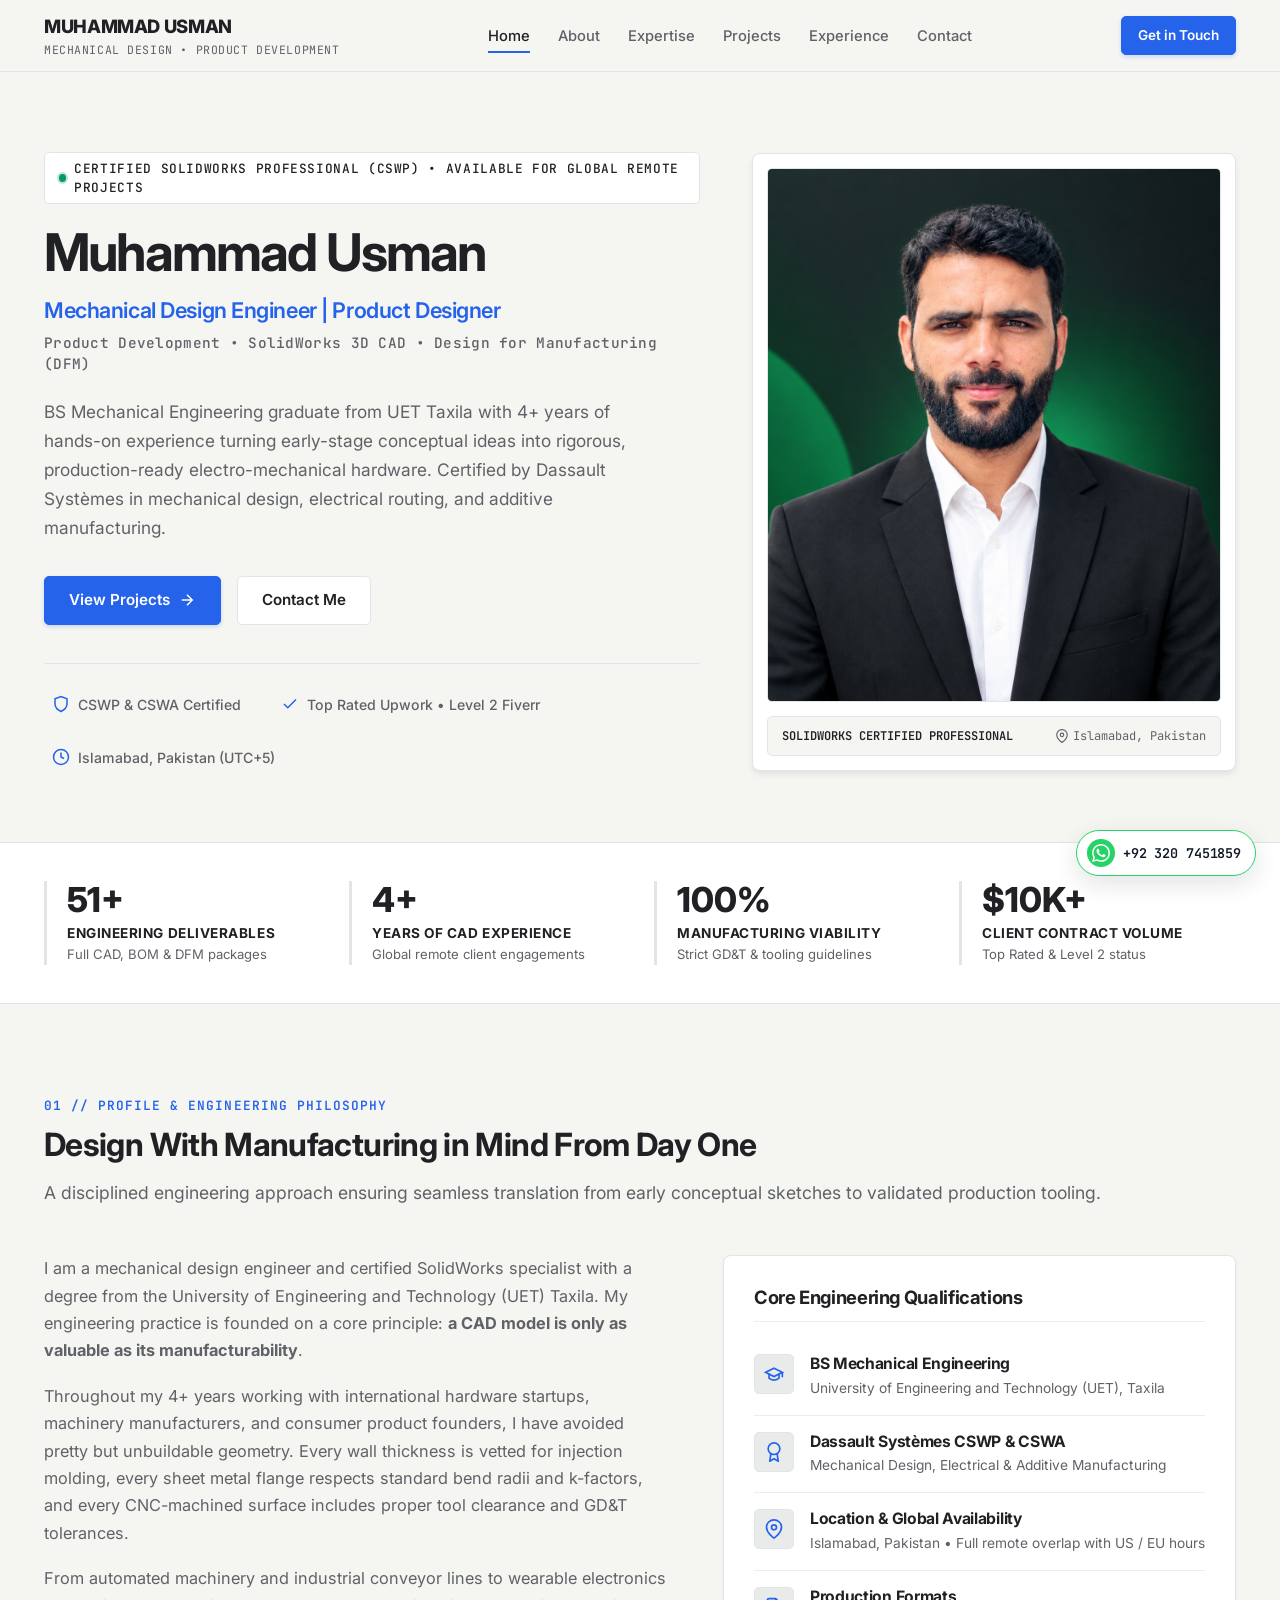
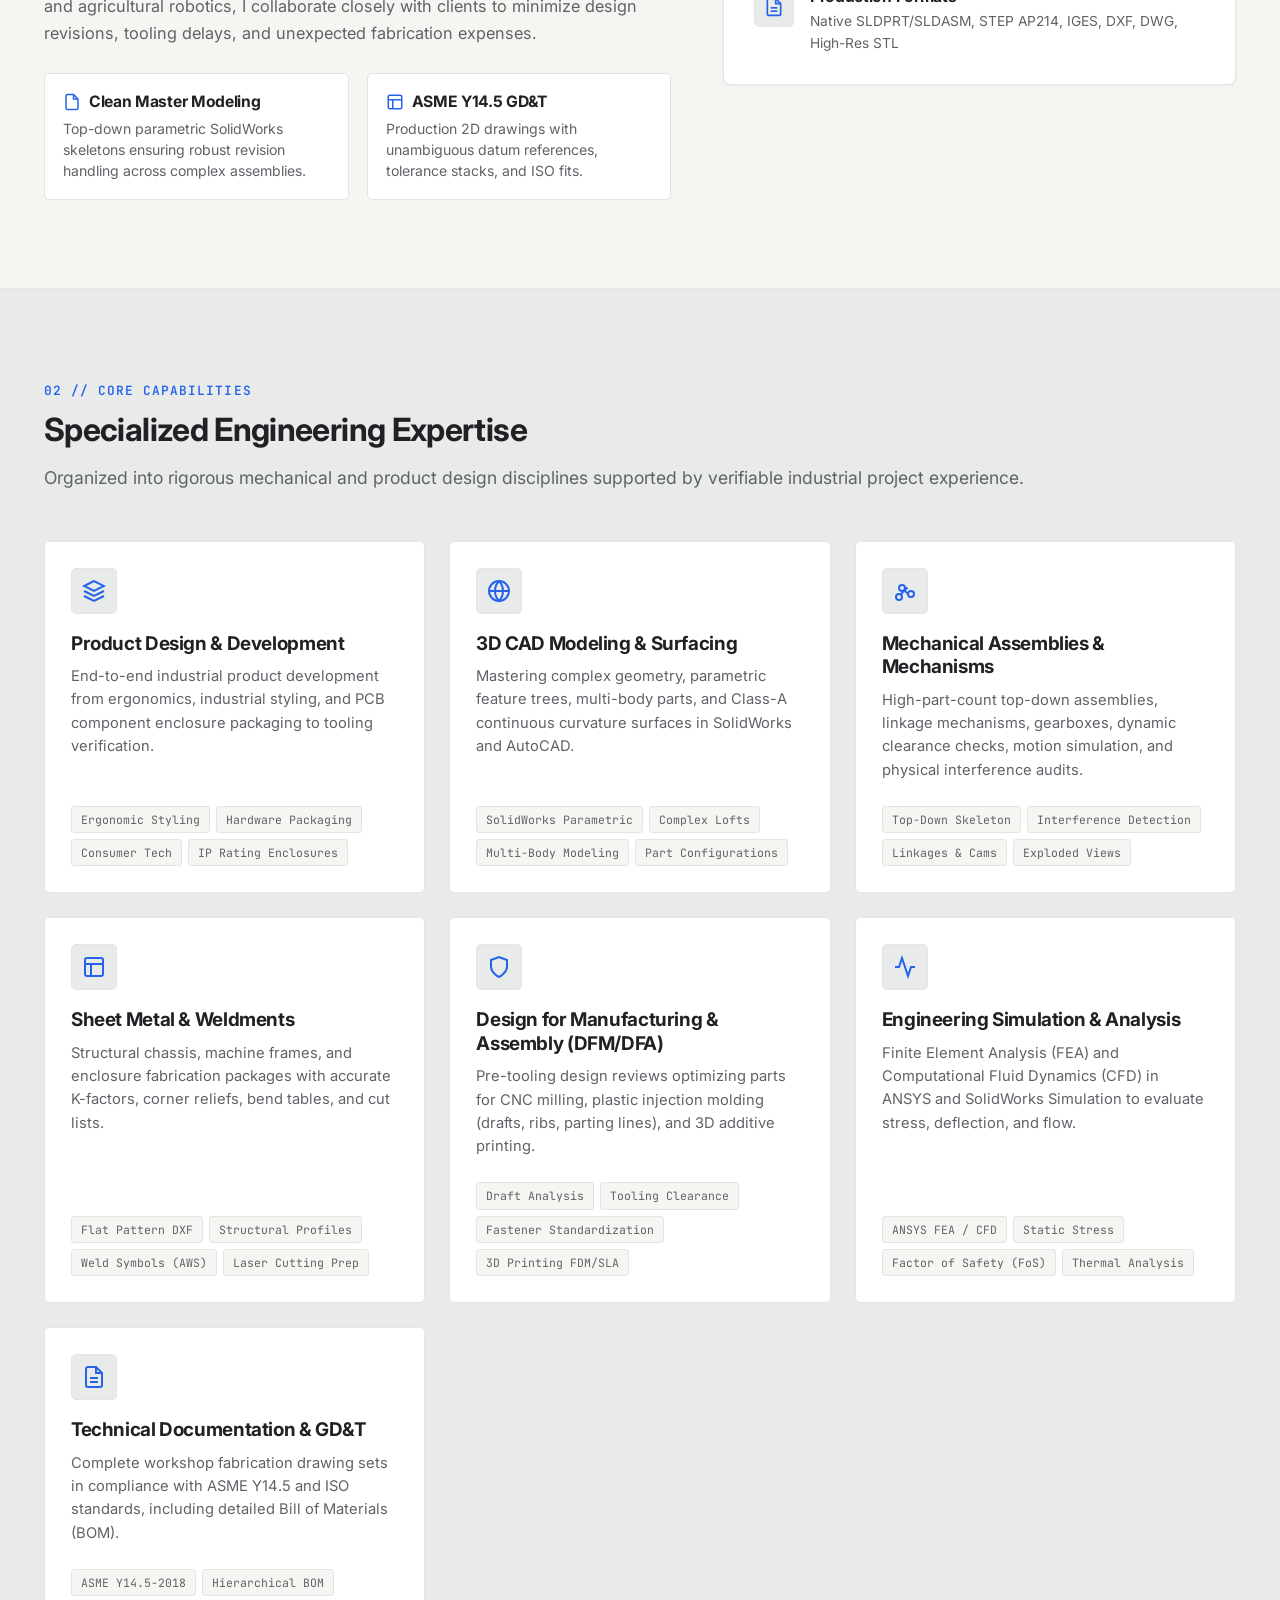
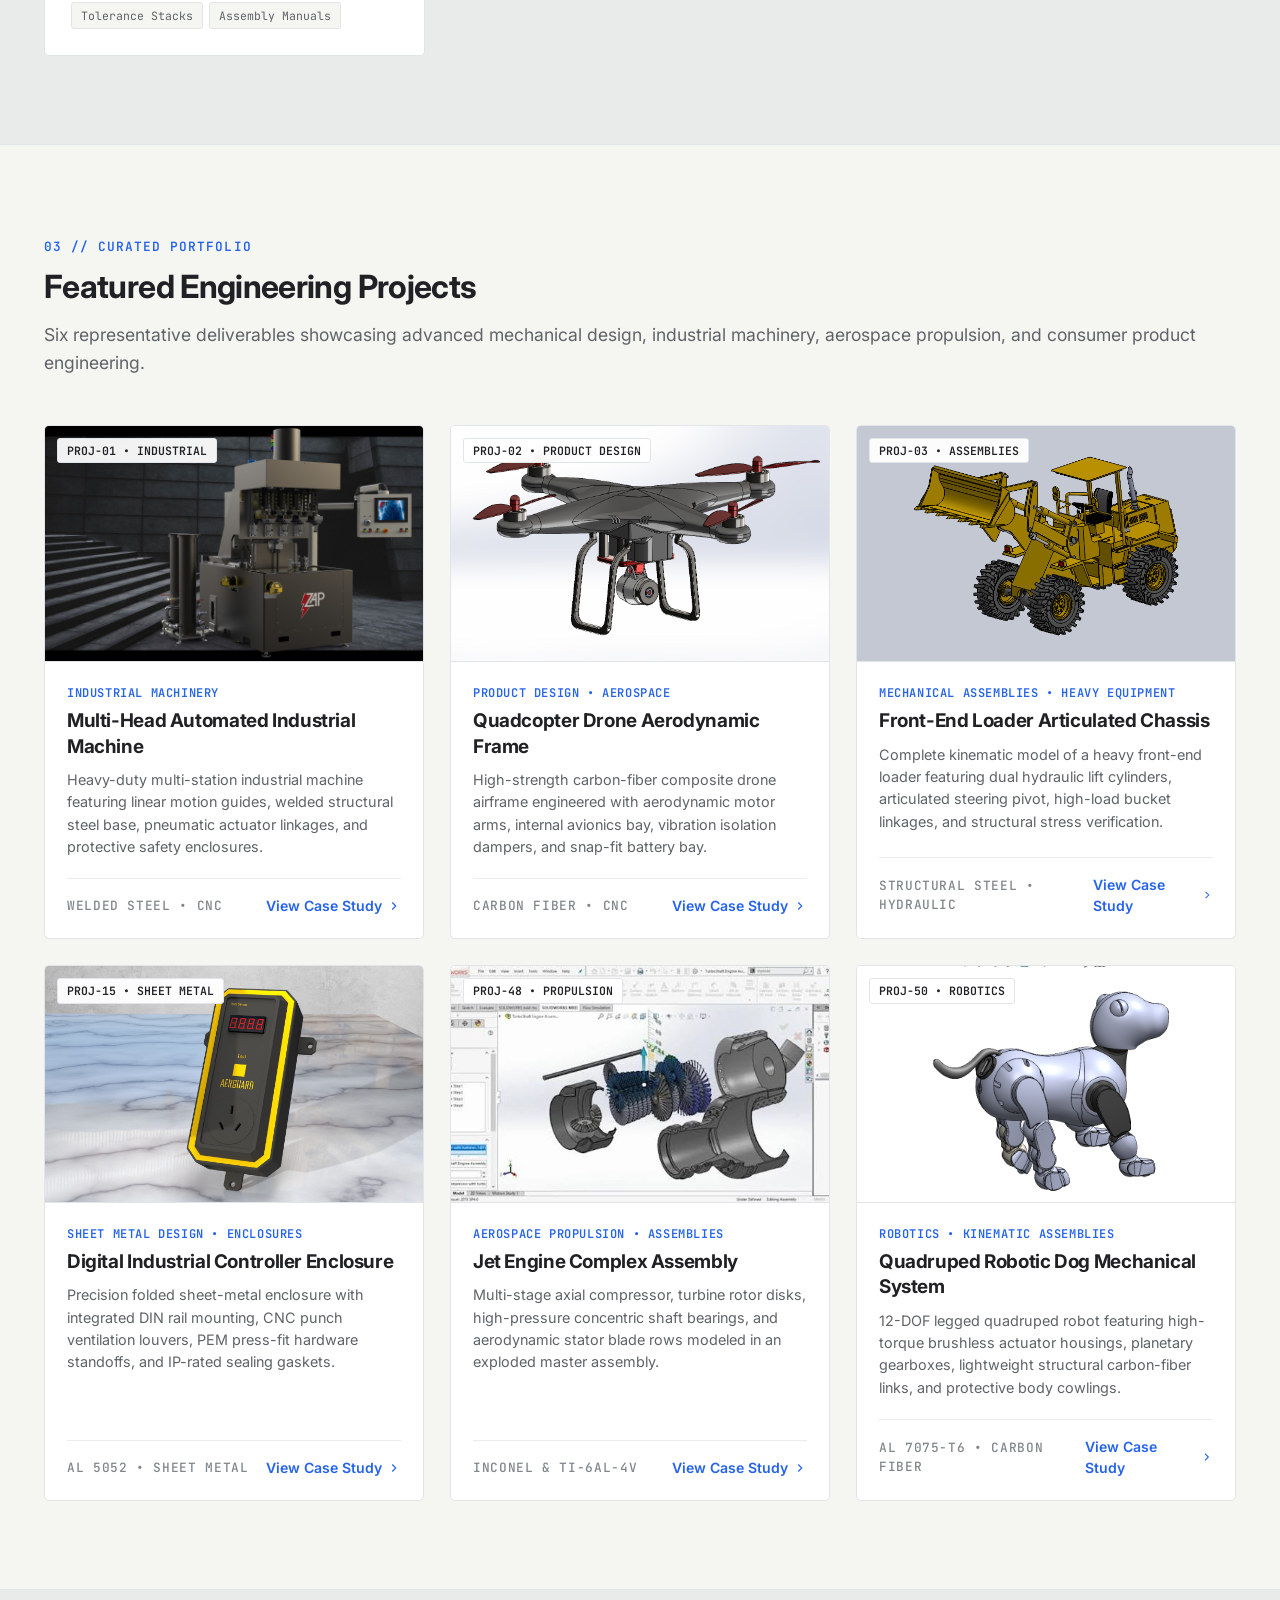
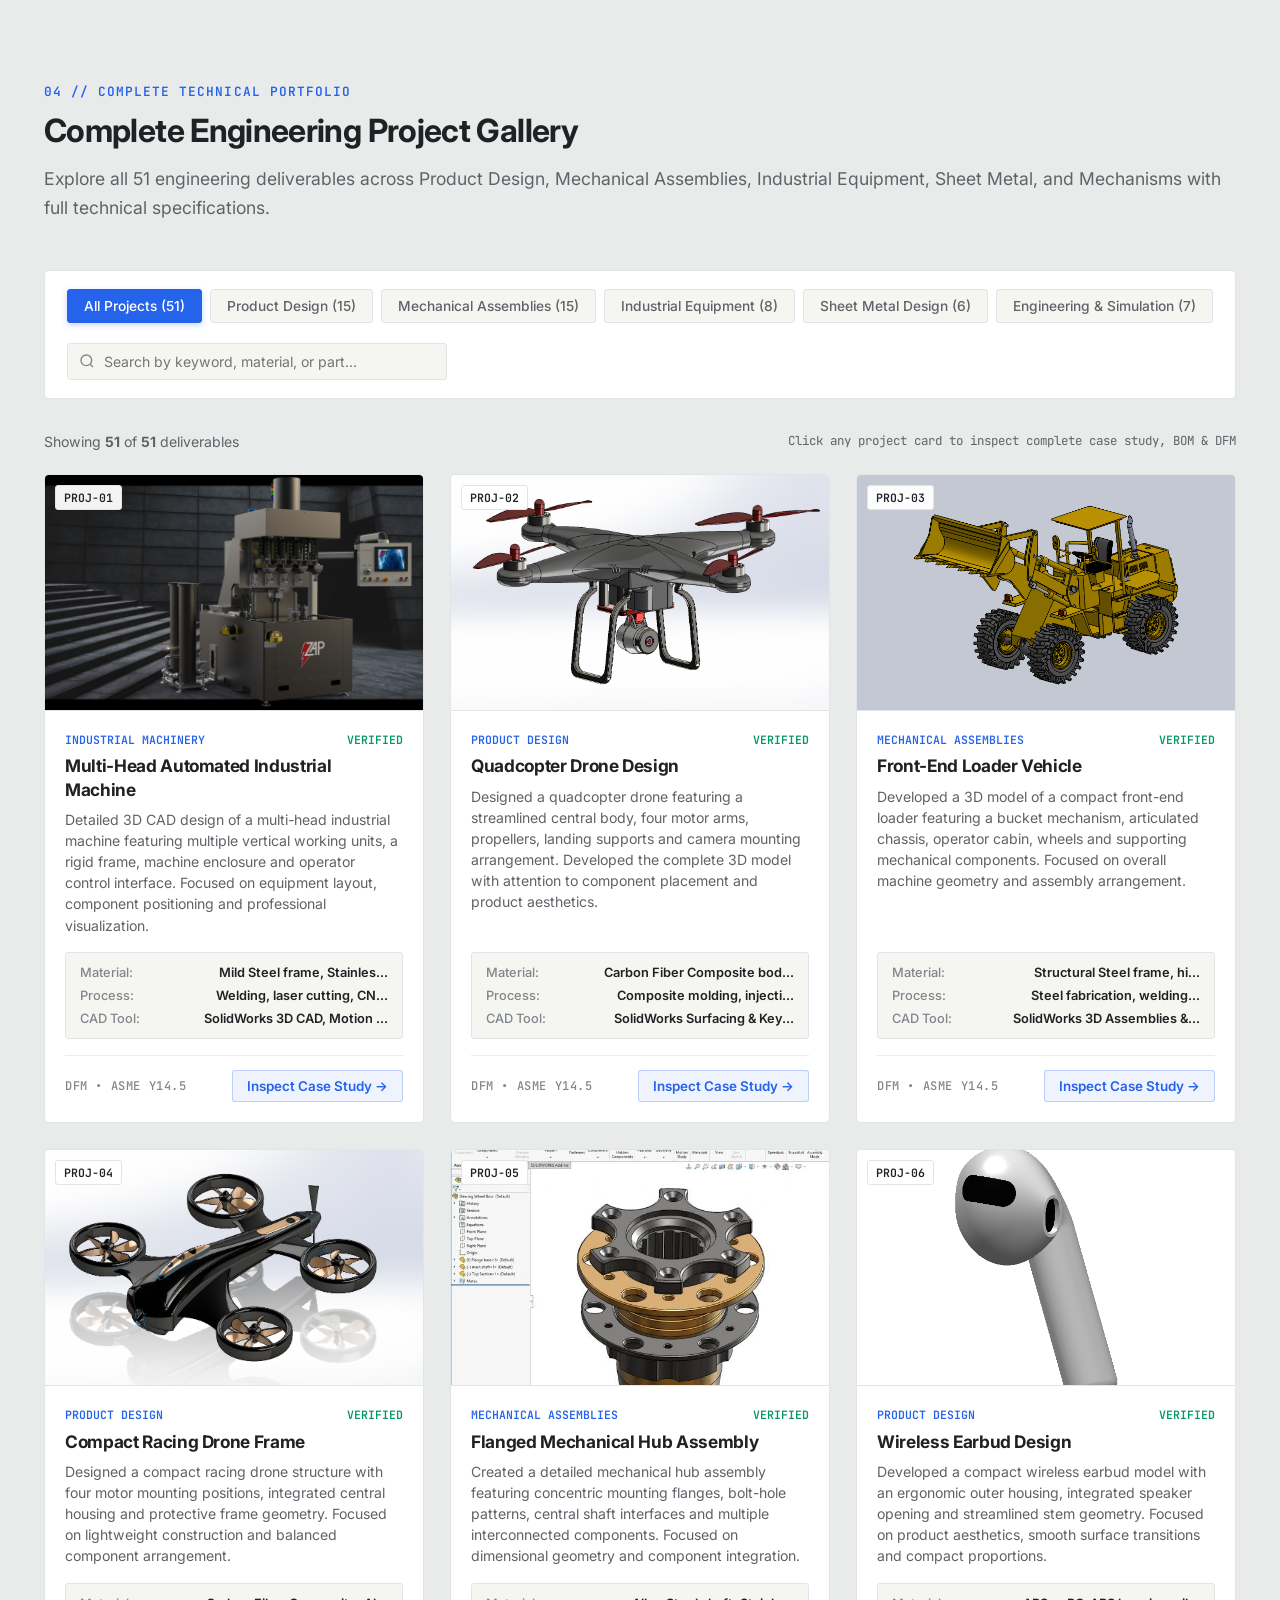
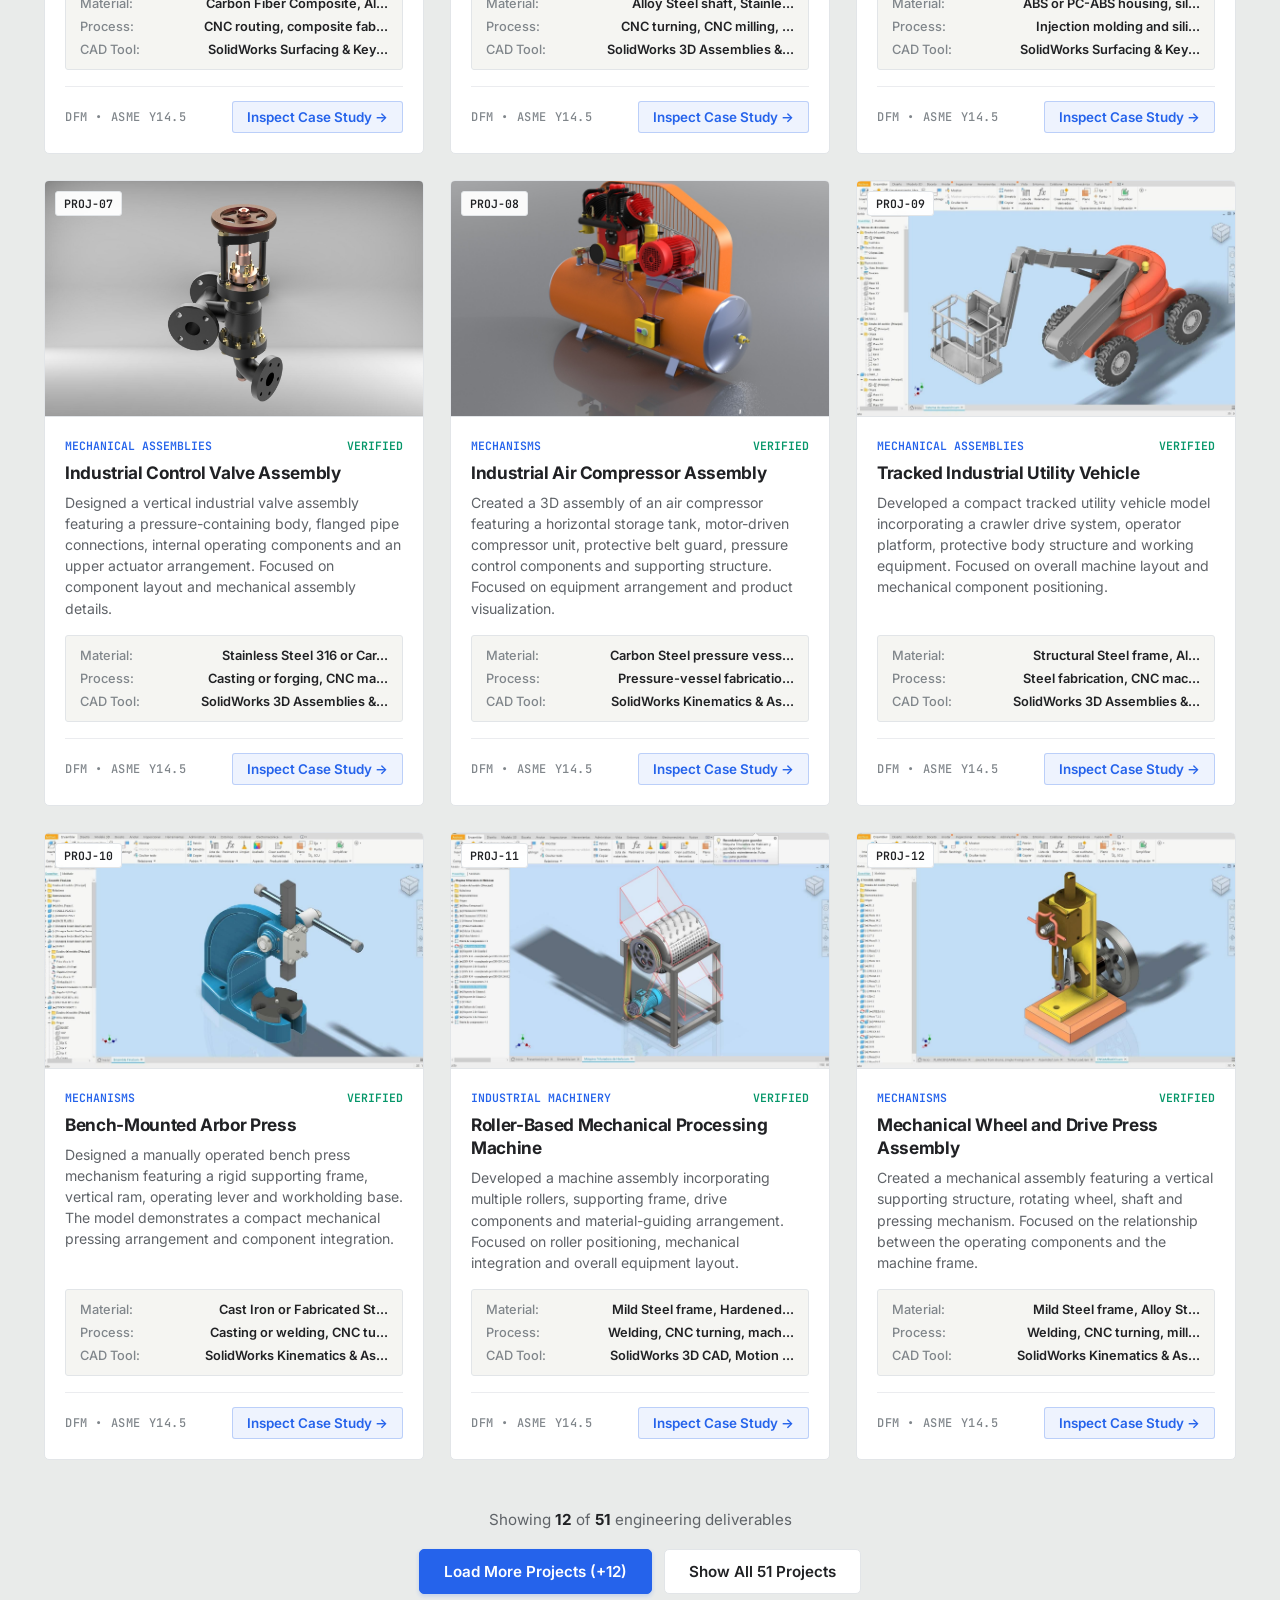
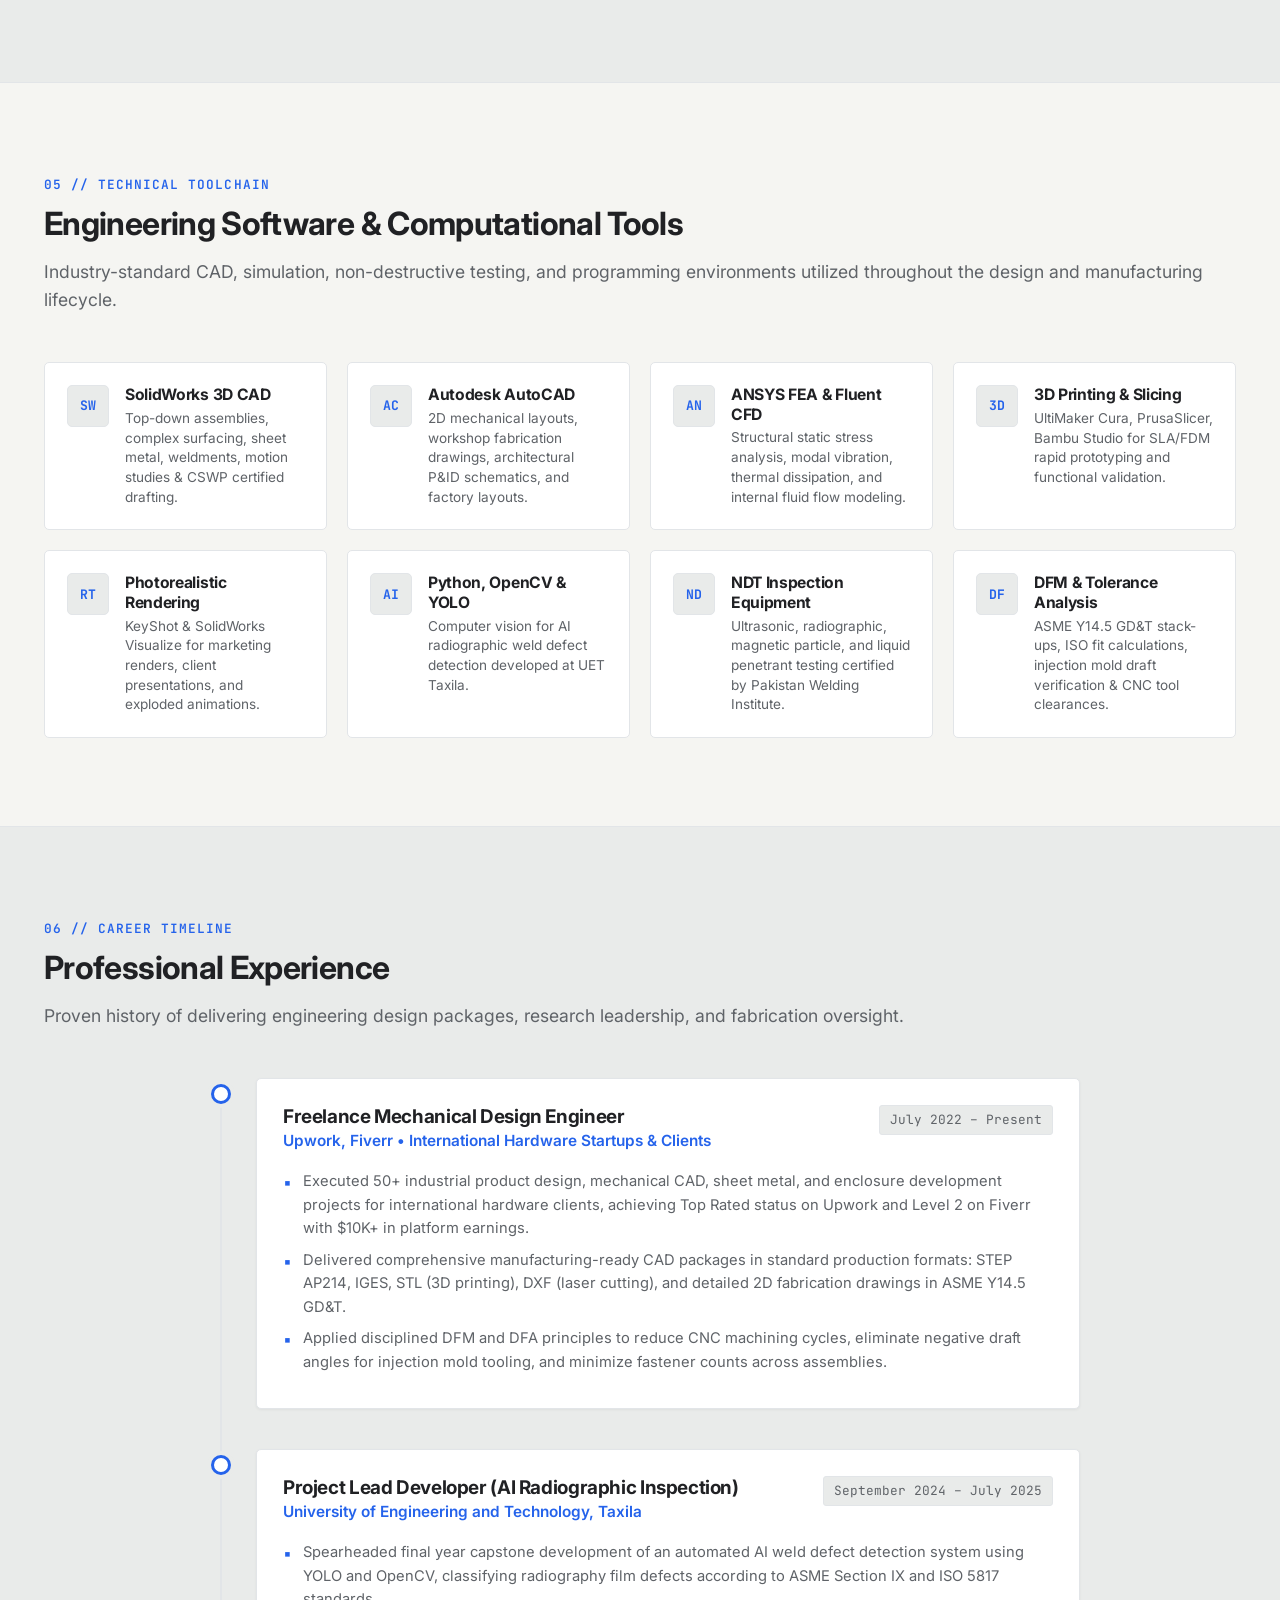
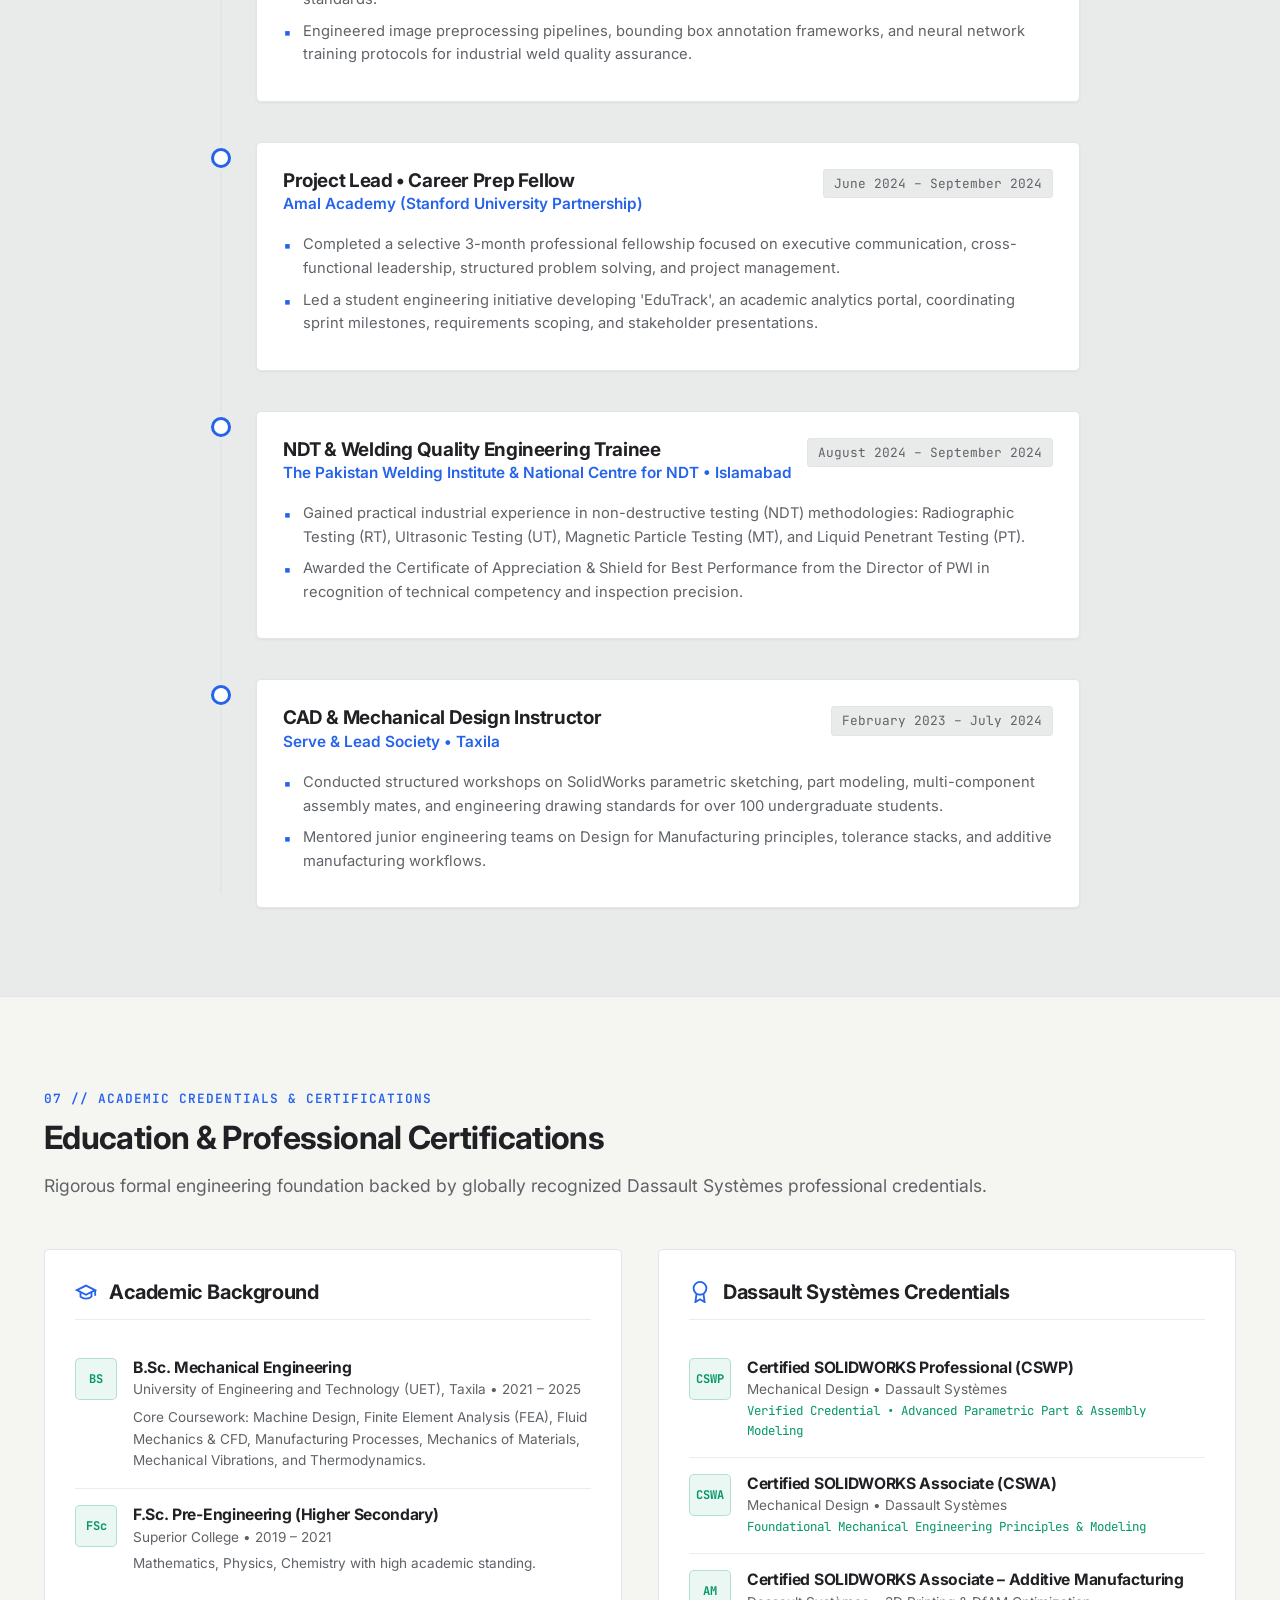
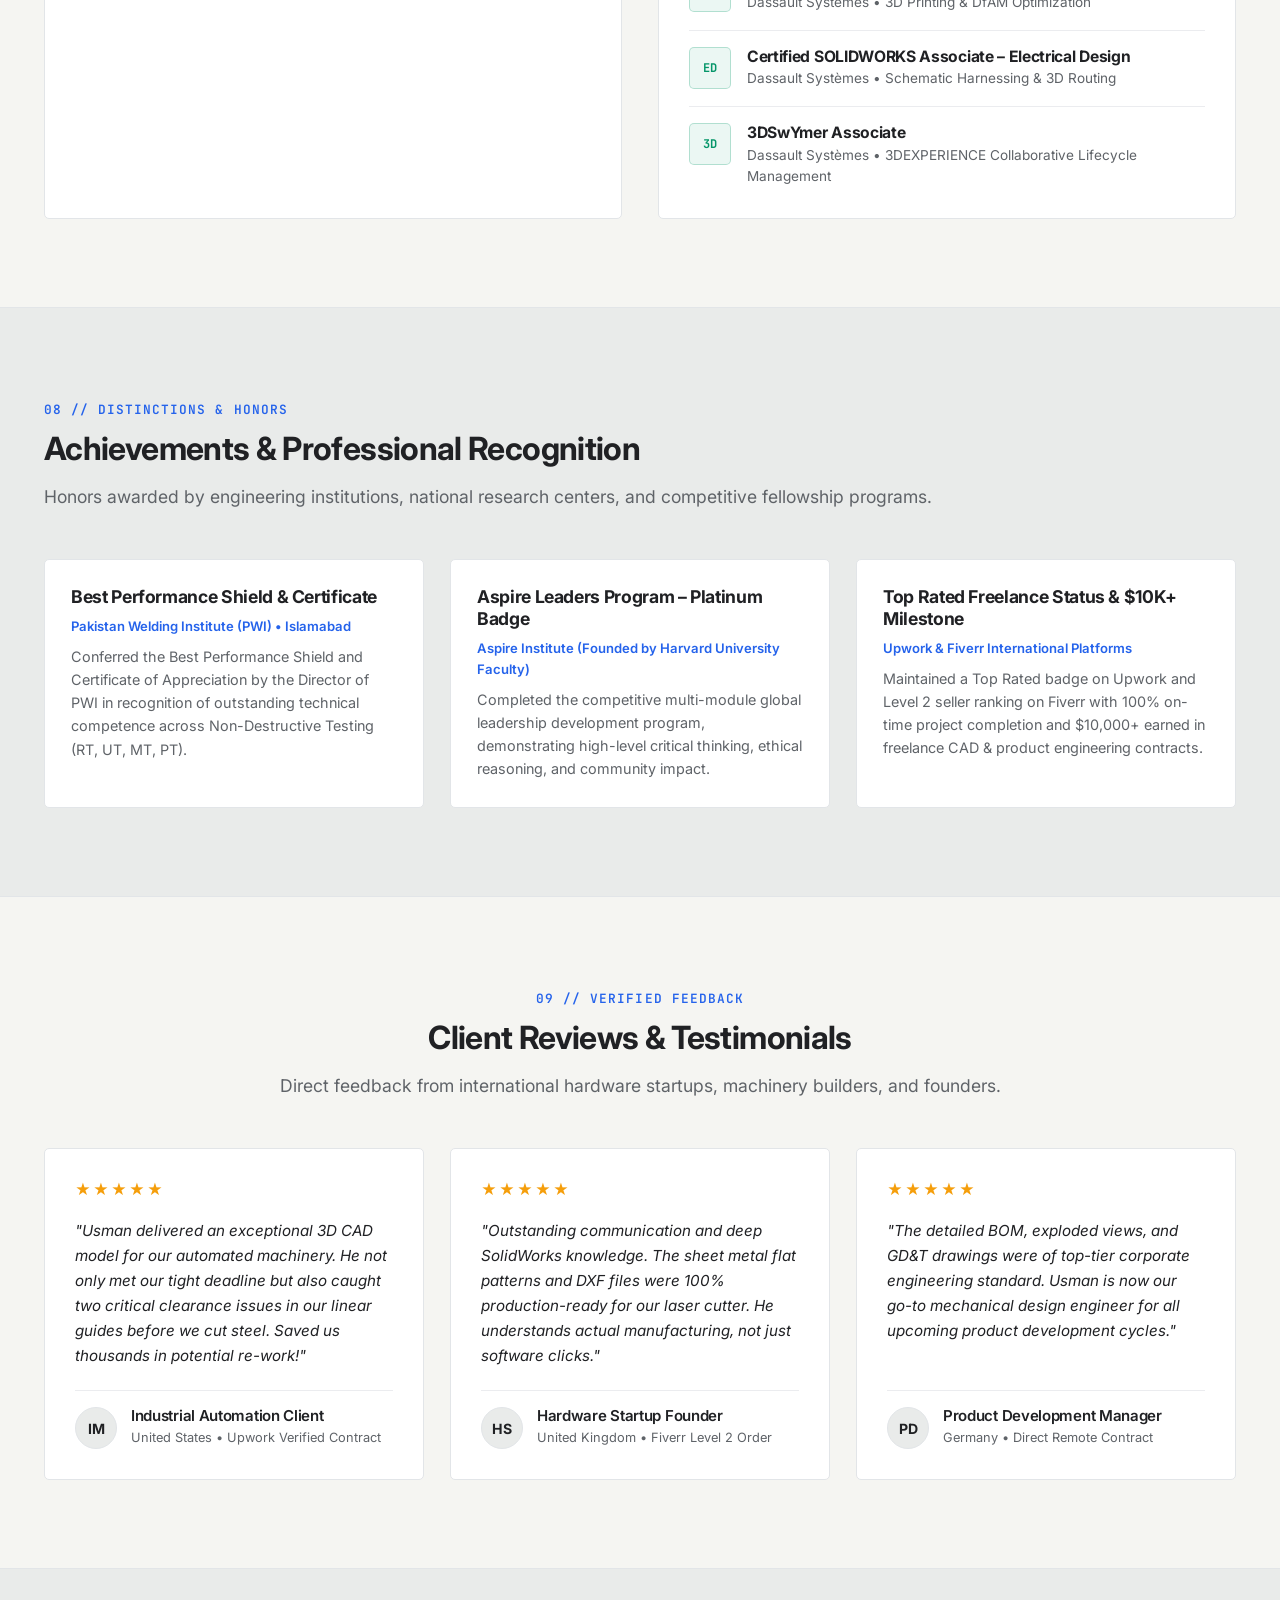
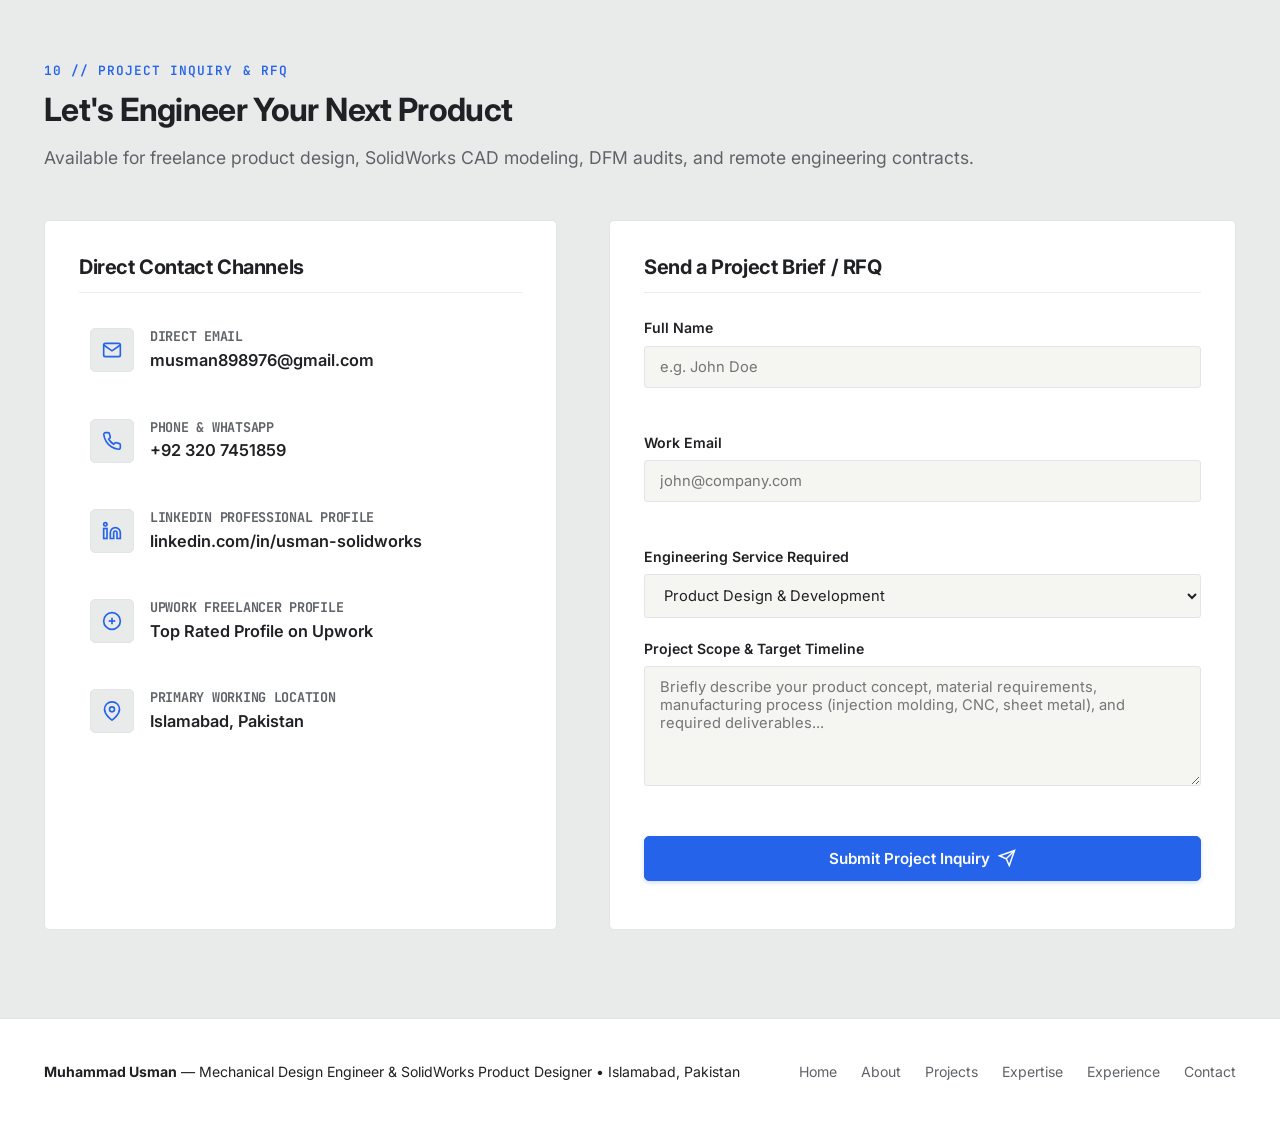
==== commit abe98510: "Deploy complete styled portfolio (CSS, JS, 51 projects & assets)" ====
--- a/index.html
+++ b/index.html
@@ -983,37 +983,47 @@
           <div class="contact-form-card">
             <h3 style="font-size: 1.25rem; margin-bottom: 24px; padding-bottom: 12px; border-bottom: 1px solid var(--border-light);">Send a Project Brief / RFQ</h3>
 
-            <form id="contactForm" onsubmit="event.preventDefault(); alert('Thank you! Your message has been received. Muhammad Usman will respond promptly.');">
+            <form id="contactForm" name="contact" method="POST" data-netlify="true" netlify-honeypot="bot-field" novalidate>
+              <input type="hidden" name="form-name" value="contact" />
+              <p class="sr-only" style="display:none;">
+                <label>Don't fill this out if you're human: <input name="bot-field" /></label>
+              </p>
+
               <div class="form-group">
                 <label for="contactName" class="form-label">Full Name</label>
-                <input type="text" id="contactName" class="form-control" placeholder="e.g. John Doe" required />
+                <input type="text" id="contactName" name="name" class="form-control" placeholder="e.g. John Doe" required />
+                <span class="field-error" id="nameError"></span>
               </div>
 
               <div class="form-group">
                 <label for="contactEmail" class="form-label">Work Email</label>
-                <input type="email" id="contactEmail" class="form-control" placeholder="john@company.com" required />
+                <input type="email" id="contactEmail" name="email" class="form-control" placeholder="john@company.com" required />
+                <span class="field-error" id="emailError"></span>
               </div>
 
               <div class="form-group">
                 <label for="contactService" class="form-label">Engineering Service Required</label>
-                <select id="contactService" class="form-control">
-                  <option value="product-design">Product Design &amp; Development</option>
-                  <option value="cad-modeling">SolidWorks 3D CAD Modeling</option>
-                  <option value="sheet-metal">Sheet Metal &amp; Enclosure Design</option>
-                  <option value="dfm-review">DFM / Tooling Review &amp; GD&amp;T</option>
-                  <option value="other">Full Engineering Package / Consultation</option>
+                <select id="contactService" name="service" class="form-control">
+                  <option value="Product Design & Development">Product Design &amp; Development</option>
+                  <option value="SolidWorks 3D CAD Modeling">SolidWorks 3D CAD Modeling</option>
+                  <option value="Sheet Metal & Enclosure Design">Sheet Metal &amp; Enclosure Design</option>
+                  <option value="DFM / Tooling Review & GD&T">DFM / Tooling Review &amp; GD&amp;T</option>
+                  <option value="Full Engineering Package / Consultation">Full Engineering Package / Consultation</option>
                 </select>
               </div>
 
               <div class="form-group">
                 <label for="contactMessage" class="form-label">Project Scope &amp; Target Timeline</label>
-                <textarea id="contactMessage" class="form-control" rows="4" placeholder="Briefly describe your product concept, material requirements, manufacturing process (injection molding, CNC, sheet metal), and required deliverables..." required></textarea>
-              </div>
-
-              <button type="submit" class="btn btn-primary" style="width: 100%;">
-                Submit Project Inquiry
+                <textarea id="contactMessage" name="message" class="form-control" rows="4" placeholder="Briefly describe your product concept, material requirements, manufacturing process (injection molding, CNC, sheet metal), and required deliverables..." required></textarea>
+                <span class="field-error" id="messageError"></span>
+              </div>
+
+              <button type="submit" id="contactSubmitBtn" class="btn btn-primary" style="width: 100%;">
+                <span class="btn-text">Submit Project Inquiry</span>
                 <svg width="18" height="18" viewBox="0 0 24 24" fill="none" stroke="currentColor" stroke-width="2"><line x1="22" y1="2" x2="11" y2="13"/><polygon points="22 2 15 22 11 13 2 9 22 2"/></svg>
               </button>
+
+              <div class="form-status" id="formStatus" role="status" aria-live="polite"></div>
             </form>
           </div>
         </div>
@@ -1090,6 +1100,45 @@
     </div>
   </div>
 
+  <!-- Floating WhatsApp Action Pill -->
+  <a href="https://wa.me/923207451859?text=Hi%20Muhammad%20Usman%2C%20I%20visited%20your%20engineering%20portfolio%20and%20would%20like%20to%20discuss%20a%20project."
+     class="whatsapp-float"
+     id="whatsappFloat"
+     target="_blank"
+     rel="noopener noreferrer"
+     aria-label="Chat on WhatsApp +92 320 7451859">
+    <span class="whatsapp-icon-wrap" aria-hidden="true">
+      <svg width="18" height="18" viewBox="0 0 24 24" fill="currentColor">
+        <path d="M20.52 3.48A11.86 11.86 0 0 0 12.06 0C5.5 0 .16 5.34.16 11.9c0 2.1.55 4.15 1.59 5.96L0 24l6.33-1.66a11.86 11.86 0 0 0 5.73 1.46h.01c6.56 0 11.9-5.34 11.9-11.9 0-3.18-1.24-6.17-3.45-8.42zM12.07 21.79h-.01a9.86 9.86 0 0 1-5.03-1.38l-.36-.21-3.76.99 1-3.66-.24-.38a9.86 9.86 0 0 1-1.51-5.25c0-5.45 4.44-9.89 9.9-9.89 2.64 0 5.13 1.03 6.99 2.9a9.82 9.82 0 0 1 2.9 7c0 5.45-4.44 9.88-9.88 9.88zm5.42-7.4c-.3-.15-1.76-.87-2.03-.97-.27-.1-.47-.15-.67.15-.2.3-.77.97-.94 1.17-.17.2-.35.22-.65.07-.3-.15-1.26-.46-2.4-1.48-.89-.79-1.49-1.77-1.66-2.07-.17-.3-.02-.46.13-.61.13-.13.3-.35.45-.52.15-.17.2-.3.3-.5.1-.2.05-.37-.02-.52-.07-.15-.67-1.61-.92-2.21-.24-.58-.49-.5-.67-.51h-.57c-.2 0-.52.07-.79.37-.27.3-1.04 1.02-1.04 2.48 0 1.46 1.07 2.88 1.22 3.08.15.2 2.1 3.2 5.08 4.49.71.31 1.26.49 1.69.63.71.23 1.36.2 1.87.12.57-.09 1.76-.72 2.01-1.41.25-.7.25-1.29.17-1.41-.07-.12-.27-.2-.57-.35z"/>
+      </svg>
+    </span>
+    <span class="whatsapp-number">+92 320 7451859</span>
+  </a>
+
+  <!-- Mobile Bottom Floating Navigation Bar (YouTube / LinkedIn Style) -->
+  <nav class="mobile-bottom-nav" id="mobileBottomNav" aria-label="Mobile Bottom Navigation">
+    <a href="#home" class="bottom-nav-item active" data-section="home">
+      <svg width="20" height="20" viewBox="0 0 24 24" fill="none" stroke="currentColor" stroke-width="2" stroke-linecap="round" stroke-linejoin="round"><path d="M3 9l9-7 9 7v11a2 2 0 0 1-2 2H5a2 2 0 0 1-2-2z"/><polyline points="9 22 9 12 15 12 15 22"/></svg>
+      <span>Home</span>
+    </a>
+    <a href="#about" class="bottom-nav-item" data-section="about">
+      <svg width="20" height="20" viewBox="0 0 24 24" fill="none" stroke="currentColor" stroke-width="2" stroke-linecap="round" stroke-linejoin="round"><path d="M20 21v-2a4 4 0 0 0-4-4H8a4 4 0 0 0-4 4v2"/><circle cx="12" cy="7" r="4"/></svg>
+      <span>About</span>
+    </a>
+    <a href="#featured-projects" class="bottom-nav-item" data-section="featured-projects">
+      <svg width="20" height="20" viewBox="0 0 24 24" fill="none" stroke="currentColor" stroke-width="2" stroke-linecap="round" stroke-linejoin="round"><rect x="3" y="3" width="7" height="7"/><rect x="14" y="3" width="7" height="7"/><rect x="14" y="14" width="7" height="7"/><rect x="3" y="14" width="7" height="7"/></svg>
+      <span>Projects</span>
+    </a>
+    <a href="#expertise" class="bottom-nav-item" data-section="expertise">
+      <svg width="20" height="20" viewBox="0 0 24 24" fill="none" stroke="currentColor" stroke-width="2" stroke-linecap="round" stroke-linejoin="round"><polygon points="12 2 2 7 12 12 22 7 12 2"/><polyline points="2 17 12 22 22 17"/><polyline points="2 12 12 17 22 12"/></svg>
+      <span>Skills</span>
+    </a>
+    <a href="#contact" class="bottom-nav-item" data-section="contact">
+      <svg width="20" height="20" viewBox="0 0 24 24" fill="none" stroke="currentColor" stroke-width="2" stroke-linecap="round" stroke-linejoin="round"><path d="M4 4h16c1.1 0 2 .9 2 2v12c0 1.1-.9 2-2 2H4c-1.1 0-2-.9-2-2V6c0-1.1.9-2 2-2z"/><polyline points="22,6 12,13 2,6"/></svg>
+      <span>Contact</span>
+    </a>
+  </nav>
+
   <!-- Interactive Back to Top Quick Action -->
   <button class="back-to-top" id="backToTop" aria-label="Scroll Back to Top">
     <svg width="20" height="20" viewBox="0 0 24 24" fill="none" stroke="currentColor" stroke-width="2.5"><polyline points="18 15 12 9 6 15"/></svg>
--- a/css/style.css
+++ b/css/style.css
@@ -0,0 +1,2445 @@
+/* ==========================================================================
+   MUHAMMAD USMAN | MECHANICAL DESIGN ENGINEER & PRODUCT DESIGNER
+   Modern Minimalist Industrial Precision Theme // Off-White + Charcoal
+   Interactive, Responsive & Precision Engineering Styling
+   ========================================================================== */
+
+@import url('https://fonts.googleapis.com/css2?family=Inter:wght@300;400;500;600;700;800&family=JetBrains+Mono:wght@400;500;600&display=swap');
+
+:root {
+  /* 1. Official Minimalist Industrial Palette (Off-White + Charcoal) */
+  --bg-main: #F5F5F2;             /* Main background */
+  --bg-secondary: #E9EBEA;        /* Secondary background */
+  --bg-card: #FFFFFF;             /* Cards & clean surfaces */
+  --bg-card-hover: #FFFFFF;       /* Card hover surface */
+  --bg-elevated: #FFFFFF;         /* Modal / dropdowns */
+  
+  --text-primary: #202124;        /* Primary text */
+  --text-secondary: #5F6368;      /* Secondary descriptive text */
+  --text-muted: #80868B;          /* Muted metadata / captions */
+  --text-inverse: #FFFFFF;        /* Inverted text */
+  
+  --border-color: #E2E5E8;        /* System default borders */
+  --border-light: #EBECEF;        /* Light hairline borders */
+  --border-dark: #D1D5DB;         /* Stronger boundary borders */
+  
+  /* Precision Colored Border Accents on Hover */
+  --accent-color: #2563EB;        /* Primary Accent: Precision Royal Blue */
+  --accent-hover: #1D4ED8;        /* Accent hover state */
+  --accent-subtle: rgba(37, 99, 235, 0.08); /* Accent tint background */
+  --accent-border: rgba(37, 99, 235, 0.25);
+  
+  --border-hover-blue: #2563EB;   /* Precision Royal Blue border hover */
+  --border-hover-cyan: #0284C7;   /* Technical Cyan / Machining hover */
+  --border-hover-emerald: #059669;/* Manufacturing Verified Emerald hover */
+  --border-hover-amber: #D97706;  /* Thermal / Alert Amber hover */
+  
+  --status-emerald: #059669;      /* Success / certified */
+  --status-emerald-bg: rgba(5, 150, 105, 0.08);
+  --status-amber: #D97706;        /* Engineering alerts / cautions */
+  --status-amber-bg: rgba(217, 119, 6, 0.08);
+  
+  /* Typography - Inter System */
+  --font-sans: 'Inter', -apple-system, BlinkMacSystemFont, "Segoe UI", Roboto, Helvetica, Arial, sans-serif;
+  --font-mono: 'JetBrains Mono', SFMono-Regular, Consolas, "Liberation Mono", Menlo, monospace;
+  
+  /* Shadows - Crisp, non-blurry industrial architectural shadows */
+  --shadow-sm: 0 1px 3px rgba(0, 0, 0, 0.05);
+  --shadow-md: 0 4px 8px -1px rgba(0, 0, 0, 0.07), 0 2px 4px -1px rgba(0, 0, 0, 0.04);
+  --shadow-lg: 0 12px 20px -3px rgba(0, 0, 0, 0.09), 0 4px 6px -2px rgba(0, 0, 0, 0.04);
+  --shadow-hover-blue: 0 8px 24px -4px rgba(37, 99, 235, 0.12), 0 2px 6px -1px rgba(37, 99, 235, 0.06);
+  --shadow-modal: 0 24px 38px 3px rgba(0, 0, 0, 0.14), 0 9px 46px 8px rgba(0, 0, 0, 0.12);
+
+  /* Radius - Subtle, crisp modern edges (avoid excessive rounding) */
+  --radius-xs: 3px;
+  --radius-sm: 5px;
+  --radius-md: 8px;
+  --radius-lg: 12px;
+
+  /* Layout */
+  --max-width: 1240px;
+  --header-height: 72px;
+  --transition-fast: all 0.2s cubic-bezier(0.16, 1, 0.3, 1);
+  --transition-smooth: all 0.28s cubic-bezier(0.16, 1, 0.3, 1);
+}
+
+/* Base Reset & Core Styles */
+*, *::before, *::after {
+  box-sizing: border-box;
+  margin: 0;
+  padding: 0;
+}
+
+html {
+  font-family: var(--font-sans);
+  background-color: var(--bg-main);
+  color: var(--text-primary);
+  scroll-behavior: smooth;
+  font-size: 16px;
+  line-height: 1.5;
+  -webkit-font-smoothing: antialiased;
+  -moz-osx-font-smoothing: grayscale;
+}
+
+body {
+  background-color: var(--bg-main);
+  color: var(--text-primary);
+  overflow-x: hidden;
+  min-height: 100vh;
+}
+
+img {
+  max-width: 100%;
+  height: auto;
+  display: block;
+}
+
+a {
+  color: inherit;
+  text-decoration: none;
+  transition: var(--transition-fast);
+}
+
+button {
+  font-family: inherit;
+  cursor: pointer;
+  border: none;
+  background: none;
+}
+
+/* Container */
+.container {
+  width: 100%;
+  max-width: var(--max-width);
+  margin-left: auto;
+  margin-right: auto;
+  padding-left: 24px;
+  padding-right: 24px;
+}
+
+/* Typography Hierarchy */
+h1, h2, h3, h4, h5, h6 {
+  font-family: var(--font-sans);
+  font-weight: 700;
+  color: var(--text-primary);
+  line-height: 1.25;
+  letter-spacing: -0.02em;
+}
+
+h1 {
+  font-size: 2.75rem;
+  letter-spacing: -0.03em;
+}
+
+h2 {
+  font-size: 2rem;
+  letter-spacing: -0.02em;
+}
+
+h3 {
+  font-size: 1.35rem;
+}
+
+h4 {
+  font-size: 1.1rem;
+}
+
+p {
+  color: var(--text-secondary);
+  line-height: 1.6;
+}
+
+.mono-tag {
+  font-family: var(--font-mono);
+  font-size: 0.8rem;
+  font-weight: 500;
+  text-transform: uppercase;
+  letter-spacing: 0.05em;
+}
+
+/* Section Common Structure */
+section {
+  padding: 88px 0;
+  position: relative;
+  border-bottom: 1px solid var(--border-color);
+}
+
+section:last-of-type {
+  border-bottom: none;
+}
+
+.section-alt {
+  background-color: var(--bg-secondary);
+}
+
+.section-header {
+  margin-bottom: 48px;
+}
+
+.section-header.text-center {
+  text-align: center;
+  max-width: 780px;
+  margin-left: auto;
+  margin-right: auto;
+}
+
+.section-kicker {
+  font-family: var(--font-mono);
+  font-size: 0.8rem;
+  font-weight: 600;
+  color: var(--accent-color);
+  text-transform: uppercase;
+  letter-spacing: 0.08em;
+  margin-bottom: 10px;
+  display: inline-block;
+}
+
+.section-title {
+  margin-bottom: 14px;
+}
+
+.section-lead {
+  font-size: 1.1rem;
+  color: var(--text-secondary);
+  line-height: 1.6;
+}
+
+/* Buttons */
+.btn {
+  display: inline-flex;
+  align-items: center;
+  justify-content: center;
+  gap: 8px;
+  padding: 12px 24px;
+  border-radius: var(--radius-sm);
+  font-weight: 600;
+  font-size: 0.95rem;
+  transition: var(--transition-fast);
+  cursor: pointer;
+  white-space: nowrap;
+}
+
+.btn-primary {
+  background-color: var(--accent-color);
+  color: #FFFFFF;
+  border: 1px solid var(--accent-color);
+  box-shadow: 0 2px 4px rgba(37, 99, 235, 0.2);
+}
+
+.btn-primary:hover {
+  background-color: var(--accent-hover);
+  border-color: var(--accent-hover);
+  transform: translateY(-2px);
+  box-shadow: 0 6px 14px rgba(37, 99, 235, 0.3);
+}
+
+.btn-secondary {
+  background-color: var(--bg-card);
+  color: var(--text-primary);
+  border: 1px solid var(--border-color);
+}
+
+.btn-secondary:hover {
+  background-color: var(--bg-card);
+  border-color: var(--border-hover-blue);
+  color: var(--accent-color);
+  transform: translateY(-2px);
+  box-shadow: var(--shadow-sm);
+}
+
+.btn-outline {
+  background-color: transparent;
+  color: var(--accent-color);
+  border: 1px solid var(--accent-color);
+}
+
+.btn-outline:hover {
+  background-color: var(--accent-subtle);
+  border-color: var(--accent-hover);
+}
+
+.btn-sm {
+  padding: 8px 16px;
+  font-size: 0.85rem;
+}
+
+/* 10. Sticky Navigation */
+.site-header {
+  position: sticky;
+  top: 0;
+  left: 0;
+  width: 100%;
+  height: var(--header-height);
+  background-color: rgba(245, 245, 242, 0.96);
+  backdrop-filter: blur(10px);
+  -webkit-backdrop-filter: blur(10px);
+  border-bottom: 1px solid var(--border-color);
+  z-index: 1000;
+  display: flex;
+  align-items: center;
+  transition: border-color 0.2s ease, box-shadow 0.2s ease;
+}
+
+.site-header.scrolled {
+  box-shadow: 0 4px 12px rgba(0, 0, 0, 0.05);
+  border-bottom-color: var(--border-dark);
+}
+
+.nav-container {
+  display: flex;
+  align-items: center;
+  justify-content: space-between;
+  width: 100%;
+}
+
+.brand-identity {
+  display: flex;
+  flex-direction: column;
+}
+
+.brand-name {
+  font-size: 1.15rem;
+  font-weight: 800;
+  color: var(--text-primary);
+  letter-spacing: -0.02em;
+  transition: color 0.2s ease;
+}
+
+.brand-identity:hover .brand-name {
+  color: var(--accent-color);
+}
+
+.brand-tagline {
+  font-size: 0.72rem;
+  font-family: var(--font-mono);
+  color: var(--text-secondary);
+  text-transform: uppercase;
+  letter-spacing: 0.05em;
+}
+
+.nav-menu {
+  display: flex;
+  align-items: center;
+  gap: 28px;
+  list-style: none;
+}
+
+.nav-link {
+  font-size: 0.92rem;
+  font-weight: 500;
+  color: var(--text-secondary);
+  padding: 8px 0;
+  position: relative;
+  transition: color 0.2s ease;
+}
+
+.nav-link:hover, .nav-link.active {
+  color: var(--text-primary);
+}
+
+.nav-link::after {
+  content: '';
+  position: absolute;
+  bottom: 0;
+  left: 0;
+  width: 0%;
+  height: 2px;
+  background-color: var(--accent-color);
+  transition: width 0.24s cubic-bezier(0.16, 1, 0.3, 1);
+}
+
+.nav-link:hover::after, .nav-link.active::after {
+  width: 100%;
+}
+
+.nav-actions {
+  display: flex;
+  align-items: center;
+  gap: 16px;
+}
+
+.mobile-menu-toggle {
+  display: none;
+  background: var(--bg-card);
+  border: 1px solid var(--border-color);
+  padding: 8px;
+  border-radius: var(--radius-sm);
+  color: var(--text-primary);
+  transition: border-color 0.2s ease, background-color 0.2s ease;
+}
+
+.mobile-menu-toggle:hover {
+  border-color: var(--border-hover-blue);
+  color: var(--accent-color);
+}
+
+/* 1. Hero Section */
+.hero-section {
+  padding: 80px 0 70px;
+  background: var(--bg-main);
+  border-bottom: 1px solid var(--border-color);
+}
+
+.hero-grid {
+  display: grid;
+  grid-template-columns: 1.15fr 0.85fr;
+  gap: 52px;
+  align-items: center;
+}
+
+.hero-pretitle {
+  display: inline-flex;
+  align-items: center;
+  gap: 8px;
+  padding: 6px 14px;
+  background-color: var(--bg-card);
+  border: 1px solid var(--border-color);
+  border-radius: var(--radius-sm);
+  margin-bottom: 20px;
+  transition: var(--transition-fast);
+}
+
+.hero-pretitle:hover {
+  border-color: var(--border-hover-blue);
+  box-shadow: 0 2px 8px rgba(37, 99, 235, 0.08);
+}
+
+.status-indicator {
+  width: 8px;
+  height: 8px;
+  border-radius: 50%;
+  background-color: var(--status-emerald);
+  display: inline-block;
+  box-shadow: 0 0 0 2px rgba(5, 150, 105, 0.25);
+  animation: pulseGreen 2s infinite ease-in-out;
+}
+
+@keyframes pulseGreen {
+  0% { box-shadow: 0 0 0 0 rgba(5, 150, 105, 0.4); }
+  70% { box-shadow: 0 0 0 6px rgba(5, 150, 105, 0); }
+  100% { box-shadow: 0 0 0 0 rgba(5, 150, 105, 0); }
+}
+
+.hero-title {
+  font-size: 3.25rem;
+  line-height: 1.12;
+  margin-bottom: 14px;
+  color: var(--text-primary);
+  letter-spacing: -0.035em;
+}
+
+.hero-subtitle {
+  font-size: 1.35rem;
+  font-weight: 600;
+  color: var(--accent-color);
+  margin-bottom: 8px;
+}
+
+.hero-focus-tags {
+  font-family: var(--font-mono);
+  font-size: 0.9rem;
+  font-weight: 500;
+  color: var(--text-secondary);
+  margin-bottom: 22px;
+  letter-spacing: 0.02em;
+}
+
+.hero-bio {
+  font-size: 1.08rem;
+  color: var(--text-secondary);
+  line-height: 1.68;
+  margin-bottom: 34px;
+  max-width: 620px;
+}
+
+.hero-cta-group {
+  display: flex;
+  align-items: center;
+  gap: 16px;
+  flex-wrap: wrap;
+  margin-bottom: 38px;
+}
+
+.hero-trust-badges {
+  display: flex;
+  align-items: center;
+  gap: 24px;
+  padding-top: 26px;
+  border-top: 1px solid var(--border-color);
+  font-size: 0.88rem;
+  color: var(--text-secondary);
+  flex-wrap: wrap;
+}
+
+.trust-badge-item {
+  display: flex;
+  align-items: center;
+  gap: 8px;
+  font-weight: 500;
+  padding: 4px 8px;
+  border-radius: var(--radius-xs);
+  transition: var(--transition-fast);
+}
+
+.trust-badge-item:hover {
+  color: var(--text-primary);
+  background: var(--bg-secondary);
+}
+
+.trust-badge-item svg {
+  color: var(--accent-color);
+  flex-shrink: 0;
+}
+
+/* Hero Visual / Profile Image Card with Interactive Border Hover */
+.hero-image-card {
+  position: relative;
+  background: var(--bg-card);
+  border: 1px solid var(--border-color);
+  border-radius: var(--radius-md);
+  padding: 14px;
+  box-shadow: var(--shadow-md);
+  transition: var(--transition-smooth);
+}
+
+.hero-image-card:hover {
+  border-color: var(--border-hover-blue);
+  box-shadow: var(--shadow-hover-blue);
+  transform: translateY(-3px);
+}
+
+.hero-photo-wrapper {
+  position: relative;
+  width: 100%;
+  aspect-ratio: 4 / 4.7;
+  overflow: hidden;
+  border-radius: var(--radius-sm);
+  background-color: var(--bg-secondary);
+  border: 1px solid var(--border-color);
+  transition: border-color 0.28s ease;
+}
+
+.hero-image-card:hover .hero-photo-wrapper {
+  border-color: rgba(37, 99, 235, 0.4);
+}
+
+.hero-photo {
+  width: 100%;
+  height: 100%;
+  object-fit: cover;
+  object-position: center top;
+  transition: transform 0.5s cubic-bezier(0.16, 1, 0.3, 1);
+}
+
+.hero-image-card:hover .hero-photo {
+  transform: scale(1.03);
+}
+
+.hero-image-footer {
+  margin-top: 14px;
+  padding: 10px 14px;
+  background-color: var(--bg-main);
+  border: 1px solid var(--border-color);
+  border-radius: var(--radius-sm);
+  display: flex;
+  align-items: center;
+  justify-content: space-between;
+  transition: border-color 0.28s ease;
+}
+
+.hero-image-card:hover .hero-image-footer {
+  border-color: rgba(37, 99, 235, 0.3);
+}
+
+.hero-credential-tag {
+  font-family: var(--font-mono);
+  font-size: 0.75rem;
+  font-weight: 600;
+  color: var(--text-primary);
+}
+
+.hero-location-tag {
+  font-family: var(--font-mono);
+  font-size: 0.75rem;
+  color: var(--text-secondary);
+  display: flex;
+  align-items: center;
+  gap: 4px;
+}
+
+/* Metric Highlights Strip */
+.metrics-strip {
+  background: var(--bg-card);
+  border-bottom: 1px solid var(--border-color);
+  padding: 38px 0;
+}
+
+.metrics-grid {
+  display: grid;
+  grid-template-columns: repeat(4, 1fr);
+  gap: 28px;
+}
+
+.metric-card {
+  border-left: 3px solid var(--border-color);
+  padding-left: 20px;
+  transition: var(--transition-smooth);
+}
+
+.metric-card:hover {
+  border-left-color: var(--border-hover-blue);
+  transform: translateX(4px);
+}
+
+.metric-value {
+  font-size: 2.15rem;
+  font-weight: 800;
+  color: var(--text-primary);
+  line-height: 1.1;
+  margin-bottom: 4px;
+  font-family: var(--font-sans);
+  transition: color 0.2s ease;
+}
+
+.metric-card:hover .metric-value {
+  color: var(--accent-color);
+}
+
+.metric-label {
+  font-size: 0.85rem;
+  font-weight: 700;
+  color: var(--text-primary);
+  text-transform: uppercase;
+  letter-spacing: 0.04em;
+  margin-bottom: 2px;
+}
+
+.metric-sub {
+  font-size: 0.82rem;
+  color: var(--text-secondary);
+}
+
+/* 2. About Me Section */
+.about-grid {
+  display: grid;
+  grid-template-columns: 1.1fr 0.9fr;
+  gap: 52px;
+  align-items: start;
+}
+
+.about-text p {
+  margin-bottom: 18px;
+  font-size: 1.02rem;
+  line-height: 1.68;
+}
+
+.about-highlights {
+  display: grid;
+  grid-template-columns: 1fr 1fr;
+  gap: 18px;
+  margin-top: 26px;
+}
+
+.about-highlight-box {
+  background: var(--bg-card);
+  border: 1px solid var(--border-color);
+  border-radius: var(--radius-sm);
+  padding: 18px;
+  transition: var(--transition-smooth);
+}
+
+.about-highlight-box:hover {
+  border-color: var(--border-hover-blue);
+  box-shadow: var(--shadow-sm);
+  transform: translateY(-2px);
+}
+
+.about-highlight-box h4 {
+  font-size: 0.98rem;
+  margin-bottom: 6px;
+  color: var(--text-primary);
+  display: flex;
+  align-items: center;
+  gap: 8px;
+}
+
+.about-highlight-box h4 svg {
+  color: var(--accent-color);
+}
+
+.about-highlight-box p {
+  font-size: 0.88rem;
+  margin-bottom: 0;
+  color: var(--text-secondary);
+  line-height: 1.5;
+}
+
+.about-stats-panel {
+  background: var(--bg-card);
+  border: 1px solid var(--border-color);
+  border-radius: var(--radius-md);
+  padding: 30px;
+  box-shadow: var(--shadow-sm);
+  transition: var(--transition-smooth);
+}
+
+.about-stats-panel:hover {
+  border-color: var(--border-hover-blue);
+  box-shadow: var(--shadow-hover-blue);
+}
+
+.about-stat-row {
+  display: flex;
+  align-items: flex-start;
+  gap: 16px;
+  padding: 16px 0;
+  border-bottom: 1px solid var(--border-light);
+  transition: transform 0.2s ease;
+}
+
+.about-stat-row:hover {
+  transform: translateX(4px);
+}
+
+.about-stat-row:last-child {
+  border-bottom: none;
+  padding-bottom: 0;
+}
+
+.stat-icon {
+  width: 40px;
+  height: 40px;
+  background-color: var(--bg-secondary);
+  border: 1px solid var(--border-color);
+  border-radius: var(--radius-sm);
+  display: flex;
+  align-items: center;
+  justify-content: center;
+  color: var(--accent-color);
+  flex-shrink: 0;
+  transition: var(--transition-fast);
+}
+
+.about-stat-row:hover .stat-icon {
+  background-color: var(--accent-color);
+  border-color: var(--accent-color);
+  color: #FFFFFF;
+}
+
+.stat-content h5 {
+  font-size: 0.98rem;
+  margin-bottom: 3px;
+}
+
+.stat-content p {
+  font-size: 0.86rem;
+  margin-bottom: 0;
+}
+
+/* 3. Technical Expertise Section */
+.expertise-grid {
+  display: grid;
+  grid-template-columns: repeat(auto-fill, minmax(340px, 1fr));
+  gap: 24px;
+}
+
+.expertise-card {
+  background: var(--bg-card);
+  border: 1px solid var(--border-color);
+  border-radius: var(--radius-sm);
+  padding: 26px;
+  transition: var(--transition-smooth);
+  position: relative;
+  display: flex;
+  flex-direction: column;
+}
+
+.expertise-card:hover {
+  border-color: var(--border-hover-blue);
+  box-shadow: var(--shadow-hover-blue);
+  transform: translateY(-3px);
+}
+
+.expertise-icon-wrapper {
+  width: 46px;
+  height: 46px;
+  background: var(--bg-secondary);
+  border: 1px solid var(--border-color);
+  border-radius: var(--radius-sm);
+  display: flex;
+  align-items: center;
+  justify-content: center;
+  color: var(--accent-color);
+  margin-bottom: 18px;
+  transition: var(--transition-fast);
+}
+
+.expertise-card:hover .expertise-icon-wrapper {
+  background-color: var(--accent-color);
+  border-color: var(--accent-color);
+  color: #FFFFFF;
+  transform: scale(1.05);
+}
+
+.expertise-card h3 {
+  font-size: 1.18rem;
+  margin-bottom: 10px;
+  transition: color 0.2s ease;
+}
+
+.expertise-card:hover h3 {
+  color: var(--accent-color);
+}
+
+.expertise-card p {
+  font-size: 0.92rem;
+  line-height: 1.58;
+  margin-bottom: 16px;
+  flex-grow: 1;
+}
+
+.expertise-tags {
+  display: flex;
+  flex-wrap: wrap;
+  gap: 6px;
+  padding-top: 8px;
+}
+
+.expertise-tag {
+  font-family: var(--font-mono);
+  font-size: 0.72rem;
+  padding: 4px 9px;
+  background-color: var(--bg-main);
+  border: 1px solid var(--border-color);
+  border-radius: var(--radius-xs);
+  color: var(--text-secondary);
+  transition: var(--transition-fast);
+}
+
+.expertise-card:hover .expertise-tag {
+  border-color: rgba(37, 99, 235, 0.3);
+  color: var(--text-primary);
+}
+
+/* 4. Featured Projects Section */
+.featured-grid {
+  display: grid;
+  grid-template-columns: repeat(3, 1fr);
+  gap: 26px;
+}
+
+.featured-card {
+  background: var(--bg-card);
+  border: 1px solid var(--border-color);
+  border-radius: var(--radius-sm);
+  overflow: hidden;
+  display: flex;
+  flex-direction: column;
+  transition: var(--transition-smooth);
+}
+
+.featured-card:hover {
+  border-color: var(--border-hover-blue);
+  box-shadow: var(--shadow-hover-blue);
+  transform: translateY(-4px);
+}
+
+.featured-img-wrap {
+  width: 100%;
+  aspect-ratio: 16 / 10;
+  background-color: var(--bg-secondary);
+  overflow: hidden;
+  position: relative;
+  border-bottom: 1px solid var(--border-color);
+  transition: border-color 0.28s ease;
+}
+
+.featured-card:hover .featured-img-wrap {
+  border-bottom-color: rgba(37, 99, 235, 0.4);
+}
+
+.featured-img-wrap img {
+  width: 100%;
+  height: 100%;
+  object-fit: cover;
+  transition: transform 0.5s cubic-bezier(0.16, 1, 0.3, 1);
+}
+
+.featured-card:hover .featured-img-wrap img {
+  transform: scale(1.04);
+}
+
+.featured-badge {
+  position: absolute;
+  top: 12px;
+  left: 12px;
+  background: rgba(255, 255, 255, 0.94);
+  backdrop-filter: blur(4px);
+  -webkit-backdrop-filter: blur(4px);
+  border: 1px solid var(--border-color);
+  padding: 3px 9px;
+  border-radius: var(--radius-xs);
+  font-family: var(--font-mono);
+  font-size: 0.72rem;
+  font-weight: 600;
+  color: var(--text-primary);
+  transition: border-color 0.28s ease;
+}
+
+.featured-card:hover .featured-badge {
+  border-color: var(--border-hover-blue);
+  color: var(--accent-color);
+}
+
+.featured-content {
+  padding: 22px;
+  display: flex;
+  flex-direction: column;
+  flex-grow: 1;
+}
+
+.featured-category {
+  font-family: var(--font-mono);
+  font-size: 0.75rem;
+  font-weight: 600;
+  color: var(--accent-color);
+  text-transform: uppercase;
+  letter-spacing: 0.05em;
+  margin-bottom: 6px;
+}
+
+.featured-title {
+  font-size: 1.18rem;
+  margin-bottom: 10px;
+  line-height: 1.35;
+  transition: color 0.2s ease;
+}
+
+.featured-card:hover .featured-title {
+  color: var(--accent-color);
+}
+
+.featured-desc {
+  font-size: 0.9rem;
+  color: var(--text-secondary);
+  line-height: 1.55;
+  margin-bottom: 20px;
+  flex-grow: 1;
+}
+
+.featured-footer {
+  display: flex;
+  align-items: center;
+  justify-content: space-between;
+  padding-top: 16px;
+  border-top: 1px solid var(--border-light);
+  transition: border-color 0.28s ease;
+}
+
+.featured-card:hover .featured-footer {
+  border-top-color: rgba(37, 99, 235, 0.2);
+}
+
+.view-project-link {
+  font-size: 0.88rem;
+  font-weight: 600;
+  color: var(--accent-color);
+  display: inline-flex;
+  align-items: center;
+  gap: 5px;
+  transition: var(--transition-fast);
+}
+
+.view-project-link:hover {
+  color: var(--accent-hover);
+  transform: translateX(3px);
+}
+
+/* 5. Complete Project Gallery Section */
+.gallery-controls-card {
+  background: var(--bg-card);
+  border: 1px solid var(--border-color);
+  border-radius: var(--radius-sm);
+  padding: 18px 22px;
+  margin-bottom: 32px;
+  display: flex;
+  align-items: center;
+  justify-content: space-between;
+  gap: 20px;
+  flex-wrap: wrap;
+  transition: var(--transition-smooth);
+}
+
+.gallery-controls-card:focus-within {
+  border-color: var(--border-hover-blue);
+  box-shadow: var(--shadow-sm);
+}
+
+.gallery-filters {
+  display: flex;
+  align-items: center;
+  gap: 8px;
+  flex-wrap: wrap;
+}
+
+.filter-btn {
+  padding: 8px 16px;
+  border-radius: var(--radius-xs);
+  font-size: 0.86rem;
+  font-weight: 500;
+  color: var(--text-secondary);
+  background: var(--bg-main);
+  border: 1px solid var(--border-color);
+  transition: var(--transition-fast);
+}
+
+.filter-btn:hover {
+  background: #FFFFFF;
+  border-color: var(--border-hover-blue);
+  color: var(--accent-color);
+  transform: translateY(-1px);
+}
+
+.filter-btn.active {
+  background: var(--accent-color);
+  color: #FFFFFF;
+  border-color: var(--accent-color);
+  box-shadow: 0 2px 6px rgba(37, 99, 235, 0.25);
+}
+
+.gallery-search-wrap {
+  position: relative;
+  min-width: 280px;
+  flex-grow: 1;
+  max-width: 380px;
+}
+
+.gallery-search-input {
+  width: 100%;
+  padding: 9px 14px 9px 36px;
+  background: var(--bg-main);
+  border: 1px solid var(--border-color);
+  border-radius: var(--radius-xs);
+  font-family: inherit;
+  font-size: 0.88rem;
+  color: var(--text-primary);
+  outline: none;
+  transition: var(--transition-fast);
+}
+
+.gallery-search-input:hover {
+  border-color: var(--border-dark);
+}
+
+.gallery-search-input:focus {
+  border-color: var(--accent-color);
+  background: #FFFFFF;
+  box-shadow: 0 0 0 3px rgba(37, 99, 235, 0.12);
+}
+
+.gallery-search-icon {
+  position: absolute;
+  left: 12px;
+  top: 50%;
+  transform: translateY(-50%);
+  color: var(--text-muted);
+  pointer-events: none;
+  transition: color 0.2s ease;
+}
+
+.gallery-search-wrap:focus-within .gallery-search-icon {
+  color: var(--accent-color);
+}
+
+.gallery-status-bar {
+  display: flex;
+  align-items: center;
+  justify-content: space-between;
+  margin-bottom: 22px;
+  font-size: 0.88rem;
+  color: var(--text-secondary);
+}
+
+.gallery-grid {
+  display: grid;
+  grid-template-columns: repeat(auto-fill, minmax(320px, 1fr));
+  gap: 26px;
+}
+
+/* Project Card (Gallery) with Interactive Hover Border */
+.project-card {
+  background: var(--bg-card);
+  border: 1px solid var(--border-color);
+  border-radius: var(--radius-sm);
+  overflow: hidden;
+  display: flex;
+  flex-direction: column;
+  transition: var(--transition-smooth);
+  position: relative;
+}
+
+.project-card:hover {
+  border-color: var(--border-hover-blue);
+  box-shadow: var(--shadow-hover-blue);
+  transform: translateY(-3px);
+}
+
+.project-thumbnail-wrapper {
+  width: 100%;
+  aspect-ratio: 16 / 10;
+  background-color: var(--bg-secondary);
+  position: relative;
+  overflow: hidden;
+  border-bottom: 1px solid var(--border-color);
+  transition: border-color 0.28s ease;
+}
+
+.project-card:hover .project-thumbnail-wrapper {
+  border-bottom-color: rgba(37, 99, 235, 0.35);
+}
+
+.project-thumbnail-wrapper img {
+  width: 100%;
+  height: 100%;
+  object-fit: cover;
+  transition: transform 0.4s cubic-bezier(0.16, 1, 0.3, 1);
+}
+
+.project-card:hover .project-thumbnail-wrapper img {
+  transform: scale(1.04);
+}
+
+.project-id-badge {
+  position: absolute;
+  top: 10px;
+  left: 10px;
+  background: rgba(255, 255, 255, 0.95);
+  backdrop-filter: blur(4px);
+  -webkit-backdrop-filter: blur(4px);
+  border: 1px solid var(--border-color);
+  font-family: var(--font-mono);
+  font-size: 0.72rem;
+  font-weight: 600;
+  color: var(--text-primary);
+  padding: 3px 8px;
+  border-radius: var(--radius-xs);
+  transition: border-color 0.2s ease, color 0.2s ease;
+}
+
+.project-card:hover .project-id-badge {
+  border-color: var(--border-hover-blue);
+  color: var(--accent-color);
+}
+
+.project-content {
+  padding: 20px;
+  display: flex;
+  flex-direction: column;
+  flex-grow: 1;
+}
+
+.project-header-meta {
+  display: flex;
+  align-items: center;
+  justify-content: space-between;
+  margin-bottom: 6px;
+}
+
+.project-category-tag {
+  font-family: var(--font-mono);
+  font-size: 0.72rem;
+  font-weight: 600;
+  color: var(--accent-color);
+  text-transform: uppercase;
+}
+
+.project-title {
+  font-size: 1.08rem;
+  font-weight: 700;
+  line-height: 1.35;
+  margin-bottom: 8px;
+  transition: color 0.2s ease;
+}
+
+.project-card:hover .project-title {
+  color: var(--accent-color);
+}
+
+.project-desc {
+  font-size: 0.88rem;
+  color: var(--text-secondary);
+  line-height: 1.5;
+  margin-bottom: 16px;
+  flex-grow: 1;
+}
+
+.project-specs-table {
+  background: var(--bg-main);
+  border: 1px solid var(--border-color);
+  border-radius: var(--radius-xs);
+  padding: 10px 14px;
+  margin-bottom: 16px;
+  font-size: 0.8rem;
+  transition: border-color 0.28s ease, background-color 0.28s ease;
+}
+
+.project-card:hover .project-specs-table {
+  border-color: rgba(37, 99, 235, 0.25);
+  background-color: #FAFAFA;
+}
+
+.spec-line {
+  display: flex;
+  justify-content: space-between;
+  margin-bottom: 4px;
+}
+
+.spec-line:last-child {
+  margin-bottom: 0;
+}
+
+.spec-label {
+  color: var(--text-muted);
+  font-weight: 500;
+}
+
+.spec-val {
+  color: var(--text-primary);
+  font-weight: 600;
+  text-align: right;
+}
+
+.project-card-footer {
+  display: flex;
+  align-items: center;
+  justify-content: space-between;
+  padding-top: 14px;
+  border-top: 1px solid var(--border-light);
+  transition: border-color 0.28s ease;
+}
+
+.project-card:hover .project-card-footer {
+  border-top-color: rgba(37, 99, 235, 0.2);
+}
+
+.btn-inspect {
+  font-size: 0.84rem;
+  font-weight: 600;
+  color: var(--accent-color);
+  background: var(--accent-subtle);
+  border: 1px solid var(--accent-border);
+  padding: 7px 14px;
+  border-radius: var(--radius-xs);
+  transition: var(--transition-fast);
+  display: inline-flex;
+  align-items: center;
+  gap: 4px;
+}
+
+.btn-inspect:hover {
+  background: var(--accent-color);
+  border-color: var(--accent-color);
+  color: #FFFFFF;
+  transform: translateY(-1px);
+  box-shadow: 0 2px 6px rgba(37, 99, 235, 0.25);
+}
+
+.projects-pagination {
+  margin-top: 48px;
+  text-align: center;
+}
+
+/* 7. Engineering Software & Tools with Interactive Hover */
+.tools-grid {
+  display: grid;
+  grid-template-columns: repeat(auto-fill, minmax(260px, 1fr));
+  gap: 20px;
+}
+
+.tool-card {
+  background: var(--bg-card);
+  border: 1px solid var(--border-color);
+  border-radius: var(--radius-sm);
+  padding: 22px;
+  display: flex;
+  align-items: flex-start;
+  gap: 16px;
+  transition: var(--transition-smooth);
+}
+
+.tool-card:hover {
+  border-color: var(--border-hover-blue);
+  box-shadow: var(--shadow-sm);
+  transform: translateY(-2px);
+}
+
+.tool-icon {
+  width: 42px;
+  height: 42px;
+  background: var(--bg-secondary);
+  border: 1px solid var(--border-color);
+  border-radius: var(--radius-sm);
+  display: flex;
+  align-items: center;
+  justify-content: center;
+  font-family: var(--font-mono);
+  font-size: 0.82rem;
+  font-weight: 700;
+  color: var(--accent-color);
+  flex-shrink: 0;
+  transition: var(--transition-fast);
+}
+
+.tool-card:hover .tool-icon {
+  background-color: var(--accent-color);
+  border-color: var(--accent-color);
+  color: #FFFFFF;
+}
+
+.tool-info h4 {
+  font-size: 0.98rem;
+  margin-bottom: 4px;
+  transition: color 0.2s ease;
+}
+
+.tool-card:hover .tool-info h4 {
+  color: var(--accent-color);
+}
+
+.tool-info p {
+  font-size: 0.85rem;
+  color: var(--text-secondary);
+  line-height: 1.45;
+  margin-bottom: 0;
+}
+
+/* 8. Professional Experience Timeline */
+.timeline {
+  position: relative;
+  max-width: 880px;
+  margin-left: auto;
+  margin-right: auto;
+}
+
+.timeline::before {
+  content: '';
+  position: absolute;
+  top: 14px;
+  bottom: 14px;
+  left: 20px;
+  width: 2px;
+  background: var(--border-color);
+  transition: background-color 0.2s ease;
+}
+
+.timeline-item {
+  position: relative;
+  padding-left: 56px;
+  margin-bottom: 40px;
+}
+
+.timeline-item:last-child {
+  margin-bottom: 0;
+}
+
+.timeline-node {
+  position: absolute;
+  left: 11px;
+  top: 6px;
+  width: 20px;
+  height: 20px;
+  border-radius: 50%;
+  background: #FFFFFF;
+  border: 3px solid var(--accent-color);
+  box-shadow: 0 0 0 4px var(--bg-secondary);
+  transition: var(--transition-fast);
+}
+
+.timeline-item:hover .timeline-node {
+  background: var(--accent-color);
+  box-shadow: 0 0 0 6px rgba(37, 99, 235, 0.2);
+  transform: scale(1.1);
+}
+
+.timeline-card {
+  background: var(--bg-card);
+  border: 1px solid var(--border-color);
+  border-radius: var(--radius-sm);
+  padding: 26px;
+  box-shadow: var(--shadow-sm);
+  transition: var(--transition-smooth);
+}
+
+.timeline-item:hover .timeline-card {
+  border-color: var(--border-hover-blue);
+  box-shadow: var(--shadow-hover-blue);
+  transform: translateX(4px);
+}
+
+.timeline-header {
+  display: flex;
+  align-items: flex-start;
+  justify-content: space-between;
+  margin-bottom: 12px;
+  flex-wrap: wrap;
+  gap: 8px;
+}
+
+.timeline-role {
+  font-size: 1.18rem;
+  font-weight: 700;
+  color: var(--text-primary);
+  transition: color 0.2s ease;
+}
+
+.timeline-item:hover .timeline-role {
+  color: var(--accent-color);
+}
+
+.timeline-company {
+  font-size: 0.96rem;
+  font-weight: 600;
+  color: var(--accent-color);
+  margin-bottom: 4px;
+}
+
+.timeline-dates {
+  font-family: var(--font-mono);
+  font-size: 0.8rem;
+  color: var(--text-secondary);
+  background: var(--bg-secondary);
+  border: 1px solid var(--border-color);
+  padding: 4px 10px;
+  border-radius: var(--radius-xs);
+  transition: var(--transition-fast);
+}
+
+.timeline-item:hover .timeline-dates {
+  border-color: rgba(37, 99, 235, 0.3);
+  color: var(--text-primary);
+}
+
+.timeline-body ul {
+  list-style: none;
+  margin-top: 14px;
+}
+
+.timeline-body li {
+  position: relative;
+  padding-left: 20px;
+  margin-bottom: 8px;
+  font-size: 0.92rem;
+  color: var(--text-secondary);
+  line-height: 1.6;
+}
+
+.timeline-body li::before {
+  content: '▪';
+  position: absolute;
+  left: 0;
+  color: var(--accent-color);
+  font-size: 1rem;
+}
+
+/* 9. Education & Certifications with Colored Border Hovers */
+.edu-cert-grid {
+  display: grid;
+  grid-template-columns: 1fr 1fr;
+  gap: 36px;
+}
+
+.column-card {
+  background: var(--bg-card);
+  border: 1px solid var(--border-color);
+  border-radius: var(--radius-sm);
+  padding: 30px;
+  transition: var(--transition-smooth);
+}
+
+.column-card:hover {
+  border-color: var(--border-hover-emerald);
+  box-shadow: 0 8px 24px -4px rgba(5, 150, 105, 0.1);
+}
+
+.column-card-title {
+  font-size: 1.25rem;
+  margin-bottom: 22px;
+  padding-bottom: 14px;
+  border-bottom: 1px solid var(--border-light);
+  display: flex;
+  align-items: center;
+  gap: 12px;
+}
+
+.column-card-title svg {
+  color: var(--accent-color);
+}
+
+.cert-item {
+  display: flex;
+  align-items: flex-start;
+  gap: 16px;
+  padding: 16px 0;
+  border-bottom: 1px solid var(--border-light);
+  transition: transform 0.2s ease;
+}
+
+.cert-item:hover {
+  transform: translateX(3px);
+}
+
+.cert-item:last-child {
+  border-bottom: none;
+  padding-bottom: 0;
+}
+
+.cert-badge-icon {
+  width: 42px;
+  height: 42px;
+  background: var(--status-emerald-bg);
+  border: 1px solid rgba(5, 150, 105, 0.25);
+  border-radius: var(--radius-sm);
+  display: flex;
+  align-items: center;
+  justify-content: center;
+  color: var(--status-emerald);
+  flex-shrink: 0;
+  font-family: var(--font-mono);
+  font-size: 0.75rem;
+  font-weight: 700;
+  transition: var(--transition-fast);
+}
+
+.cert-item:hover .cert-badge-icon {
+  background: var(--status-emerald);
+  color: #FFFFFF;
+  border-color: var(--status-emerald);
+}
+
+.cert-info h5 {
+  font-size: 0.98rem;
+  font-weight: 700;
+  margin-bottom: 2px;
+}
+
+.cert-info p {
+  font-size: 0.85rem;
+  color: var(--text-secondary);
+  margin-bottom: 0;
+}
+
+/* 10. Achievements & Recognition with Border Hover */
+.achievements-grid {
+  display: grid;
+  grid-template-columns: repeat(3, 1fr);
+  gap: 26px;
+}
+
+.achievement-card {
+  background: var(--bg-card);
+  border: 1px solid var(--border-color);
+  border-radius: var(--radius-sm);
+  padding: 26px;
+  transition: var(--transition-smooth);
+}
+
+.achievement-card:hover {
+  border-color: var(--border-hover-amber);
+  box-shadow: 0 8px 24px -4px rgba(217, 119, 6, 0.12);
+  transform: translateY(-3px);
+}
+
+.achievement-card h4 {
+  font-size: 1.1rem;
+  margin-bottom: 8px;
+  color: var(--text-primary);
+  transition: color 0.2s ease;
+}
+
+.achievement-card:hover h4 {
+  color: var(--status-amber);
+}
+
+.achievement-card p {
+  font-size: 0.9rem;
+  color: var(--text-secondary);
+  line-height: 1.6;
+  margin-bottom: 0;
+}
+
+/* 11. Client Testimonials with Border Hover */
+.testimonials-grid {
+  display: grid;
+  grid-template-columns: repeat(3, 1fr);
+  gap: 26px;
+}
+
+.testimonial-card {
+  background: var(--bg-card);
+  border: 1px solid var(--border-color);
+  border-radius: var(--radius-sm);
+  padding: 30px;
+  display: flex;
+  flex-direction: column;
+  justify-content: space-between;
+  transition: var(--transition-smooth);
+}
+
+.testimonial-card:hover {
+  border-color: var(--border-hover-blue);
+  box-shadow: var(--shadow-hover-blue);
+  transform: translateY(-3px);
+}
+
+.testimonial-stars {
+  color: #F59E0B;
+  font-size: 0.95rem;
+  margin-bottom: 16px;
+  letter-spacing: 2px;
+}
+
+.testimonial-text {
+  font-size: 0.95rem;
+  font-style: italic;
+  color: var(--text-primary);
+  line-height: 1.65;
+  margin-bottom: 22px;
+}
+
+.testimonial-author {
+  display: flex;
+  align-items: center;
+  gap: 14px;
+  padding-top: 16px;
+  border-top: 1px solid var(--border-light);
+  transition: border-color 0.28s ease;
+}
+
+.testimonial-card:hover .testimonial-author {
+  border-top-color: rgba(37, 99, 235, 0.2);
+}
+
+.author-avatar {
+  width: 42px;
+  height: 42px;
+  border-radius: 50%;
+  background: var(--bg-secondary);
+  border: 1px solid var(--border-color);
+  display: flex;
+  align-items: center;
+  justify-content: center;
+  font-weight: 700;
+  font-size: 0.88rem;
+  color: var(--text-primary);
+  transition: var(--transition-fast);
+}
+
+.testimonial-card:hover .author-avatar {
+  background: var(--accent-color);
+  color: #FFFFFF;
+  border-color: var(--accent-color);
+}
+
+.author-info h5 {
+  font-size: 0.94rem;
+  font-weight: 600;
+  margin-bottom: 2px;
+}
+
+.author-info p {
+  font-size: 0.8rem;
+  color: var(--text-secondary);
+  margin-bottom: 0;
+}
+
+/* 12. Contact Section with Colored Border Hovers */
+.contact-grid {
+  display: grid;
+  grid-template-columns: 0.9fr 1.1fr;
+  gap: 52px;
+}
+
+.contact-info-card {
+  background: var(--bg-card);
+  border: 1px solid var(--border-color);
+  border-radius: var(--radius-sm);
+  padding: 34px;
+  transition: var(--transition-smooth);
+}
+
+.contact-info-card:hover {
+  border-color: var(--border-hover-blue);
+  box-shadow: var(--shadow-sm);
+}
+
+.contact-method {
+  display: flex;
+  align-items: flex-start;
+  gap: 16px;
+  margin-bottom: 24px;
+  padding: 10px;
+  border-radius: var(--radius-xs);
+  border: 1px solid transparent;
+  transition: var(--transition-fast);
+}
+
+.contact-method:hover {
+  background: var(--bg-main);
+  border-color: var(--border-color);
+}
+
+.contact-method:last-child {
+  margin-bottom: 0;
+}
+
+.contact-icon {
+  width: 44px;
+  height: 44px;
+  background: var(--bg-secondary);
+  border: 1px solid var(--border-color);
+  border-radius: var(--radius-sm);
+  display: flex;
+  align-items: center;
+  justify-content: center;
+  color: var(--accent-color);
+  flex-shrink: 0;
+  transition: var(--transition-fast);
+}
+
+.contact-method:hover .contact-icon {
+  background-color: var(--accent-color);
+  border-color: var(--accent-color);
+  color: #FFFFFF;
+}
+
+.contact-details h5 {
+  font-size: 0.84rem;
+  font-family: var(--font-mono);
+  color: var(--text-secondary);
+  text-transform: uppercase;
+  margin-bottom: 3px;
+}
+
+.contact-details a, .contact-details span {
+  font-size: 1.02rem;
+  font-weight: 600;
+  color: var(--text-primary);
+  transition: color 0.2s ease;
+}
+
+.contact-details a:hover {
+  color: var(--accent-color);
+}
+
+.contact-form-card {
+  background: var(--bg-card);
+  border: 1px solid var(--border-color);
+  border-radius: var(--radius-sm);
+  padding: 34px;
+  transition: var(--transition-smooth);
+}
+
+.contact-form-card:hover {
+  border-color: var(--border-hover-blue);
+  box-shadow: var(--shadow-sm);
+}
+
+.form-group {
+  margin-bottom: 20px;
+}
+
+.form-label {
+  display: block;
+  font-size: 0.88rem;
+  font-weight: 600;
+  color: var(--text-primary);
+  margin-bottom: 7px;
+}
+
+.form-control {
+  width: 100%;
+  padding: 11px 15px;
+  background: var(--bg-main);
+  border: 1px solid var(--border-color);
+  border-radius: var(--radius-xs);
+  font-family: inherit;
+  font-size: 0.92rem;
+  color: var(--text-primary);
+  outline: none;
+  transition: var(--transition-fast);
+}
+
+.form-control:hover {
+  border-color: var(--border-dark);
+}
+
+.form-control:focus {
+  border-color: var(--accent-color);
+  background: #FFFFFF;
+  box-shadow: 0 0 0 3px rgba(37, 99, 235, 0.12);
+}
+
+textarea.form-control {
+  resize: vertical;
+  min-height: 120px;
+}
+
+/* Site Footer */
+.site-footer {
+  background: #FFFFFF;
+  border-top: 1px solid var(--border-color);
+  padding: 42px 0;
+  font-size: 0.88rem;
+}
+
+.footer-content {
+  display: flex;
+  align-items: center;
+  justify-content: space-between;
+  flex-wrap: wrap;
+  gap: 20px;
+}
+
+.footer-nav {
+  display: flex;
+  gap: 24px;
+  flex-wrap: wrap;
+}
+
+.footer-nav a {
+  color: var(--text-secondary);
+  position: relative;
+  transition: color 0.2s ease;
+}
+
+.footer-nav a:hover {
+  color: var(--accent-color);
+}
+
+/* 6. INDIVIDUAL PROJECT CASE STUDY MODAL / DRAWER */
+.modal-overlay {
+  position: fixed;
+  top: 0;
+  left: 0;
+  width: 100%;
+  height: 100%;
+  background: rgba(32, 33, 36, 0.75);
+  backdrop-filter: blur(6px);
+  -webkit-backdrop-filter: blur(6px);
+  z-index: 2000;
+  display: none;
+  align-items: center;
+  justify-content: center;
+  padding: 24px;
+  opacity: 0;
+  transition: opacity 0.25s ease;
+}
+
+.modal-overlay.active {
+  display: flex;
+  opacity: 1;
+}
+
+.modal-container {
+  background: var(--bg-card);
+  border: 1px solid var(--border-hover-blue);
+  border-radius: var(--radius-md);
+  box-shadow: var(--shadow-modal);
+  width: 100%;
+  max-width: 980px;
+  max-height: 90vh;
+  display: flex;
+  flex-direction: column;
+  overflow: hidden;
+  animation: modalSlideUp 0.28s cubic-bezier(0.16, 1, 0.3, 1);
+}
+
+@keyframes modalSlideUp {
+  from {
+    opacity: 0;
+    transform: translateY(16px) scale(0.98);
+  }
+  to {
+    opacity: 1;
+    transform: translateY(0) scale(1);
+  }
+}
+
+.modal-header {
+  padding: 22px 28px;
+  border-bottom: 1px solid var(--border-color);
+  display: flex;
+  align-items: center;
+  justify-content: space-between;
+  background: var(--bg-main);
+}
+
+.modal-title-group h3 {
+  font-size: 1.35rem;
+  margin-bottom: 2px;
+}
+
+.modal-subtitle {
+  font-family: var(--font-mono);
+  font-size: 0.8rem;
+  color: var(--text-secondary);
+}
+
+.modal-close-btn {
+  font-size: 1.6rem;
+  color: var(--text-secondary);
+  line-height: 1;
+  padding: 6px 10px;
+  border: 1px solid transparent;
+  border-radius: var(--radius-xs);
+  transition: var(--transition-fast);
+}
+
+.modal-close-btn:hover {
+  color: var(--accent-color);
+  border-color: var(--border-hover-blue);
+  background: var(--bg-main);
+}
+
+.modal-structure-nav {
+  display: flex;
+  border-bottom: 1px solid var(--border-color);
+  background: #FFFFFF;
+  overflow-x: auto;
+  scrollbar-width: thin;
+}
+
+.modal-tab-btn {
+  padding: 13px 20px;
+  font-size: 0.86rem;
+  font-weight: 600;
+  color: var(--text-secondary);
+  border-bottom: 2px solid transparent;
+  white-space: nowrap;
+  transition: var(--transition-fast);
+}
+
+.modal-tab-btn:hover {
+  color: var(--accent-color);
+  background: var(--bg-main);
+}
+
+.modal-tab-btn.active {
+  color: var(--accent-color);
+  border-bottom-color: var(--accent-color);
+  background: var(--accent-subtle);
+}
+
+.modal-body {
+  padding: 28px;
+  overflow-y: auto;
+  flex-grow: 1;
+}
+
+.modal-tab-pane {
+  display: none;
+  animation: fadeInPane 0.22s ease-in;
+}
+
+.modal-tab-pane.active {
+  display: block;
+}
+
+@keyframes fadeInPane {
+  from { opacity: 0; transform: translateY(4px); }
+  to { opacity: 1; transform: translateY(0); }
+}
+
+.modal-image-showcase {
+  width: 100%;
+  max-height: 440px;
+  background-color: var(--bg-secondary);
+  border: 1px solid var(--border-color);
+  border-radius: var(--radius-sm);
+  display: flex;
+  align-items: center;
+  justify-content: center;
+  overflow: hidden;
+  margin-bottom: 26px;
+  transition: border-color 0.28s ease;
+}
+
+.modal-image-showcase:hover {
+  border-color: var(--border-hover-blue);
+}
+
+.modal-image-showcase img {
+  max-height: 440px;
+  width: auto;
+  object-fit: contain;
+  transition: transform 0.4s ease;
+}
+
+.modal-image-showcase:hover img {
+  transform: scale(1.02);
+}
+
+.case-study-section {
+  margin-bottom: 26px;
+}
+
+.case-study-section:last-child {
+  margin-bottom: 0;
+}
+
+.case-study-title {
+  font-size: 1.05rem;
+  font-weight: 700;
+  margin-bottom: 10px;
+  color: var(--text-primary);
+  display: flex;
+  align-items: center;
+  gap: 8px;
+}
+
+.case-study-title svg {
+  color: var(--accent-color);
+}
+
+.case-study-text {
+  font-size: 0.92rem;
+  color: var(--text-secondary);
+  line-height: 1.65;
+}
+
+.specs-grid-callout {
+  display: grid;
+  grid-template-columns: repeat(2, 1fr);
+  gap: 18px;
+  margin: 18px 0;
+}
+
+.callout-box {
+  background: var(--bg-main);
+  border: 1px solid var(--border-color);
+  border-radius: var(--radius-xs);
+  padding: 18px;
+  transition: var(--transition-fast);
+}
+
+.callout-box:hover {
+  border-color: var(--border-hover-blue);
+  background-color: #FFFFFF;
+}
+
+.callout-box h5 {
+  font-size: 0.84rem;
+  font-family: var(--font-mono);
+  color: var(--accent-color);
+  text-transform: uppercase;
+  margin-bottom: 8px;
+}
+
+.callout-box p {
+  font-size: 0.88rem;
+  line-height: 1.55;
+  margin-bottom: 0;
+}
+
+/* BOM Table */
+.bom-table-wrapper {
+  overflow-x: auto;
+  border: 1px solid var(--border-color);
+  border-radius: var(--radius-xs);
+  transition: border-color 0.2s ease;
+}
+
+.bom-table-wrapper:hover {
+  border-color: var(--border-hover-blue);
+}
+
+.bom-table {
+  width: 100%;
+  border-collapse: collapse;
+  font-size: 0.84rem;
+  text-align: left;
+}
+
+.bom-table th {
+  background: var(--bg-secondary);
+  padding: 12px 14px;
+  font-weight: 600;
+  color: var(--text-primary);
+  border-bottom: 1px solid var(--border-color);
+  font-family: var(--font-mono);
+  font-size: 0.76rem;
+}
+
+.bom-table td {
+  padding: 12px 14px;
+  border-bottom: 1px solid var(--border-light);
+  color: var(--text-secondary);
+  transition: background-color 0.15s ease;
+}
+
+.bom-table tr:last-child td {
+  border-bottom: none;
+}
+
+.bom-table tr:hover td {
+  background: var(--bg-main);
+  color: var(--text-primary);
+}
+
+/* Back-to-Top Quick Action Button */
+.back-to-top {
+  position: fixed;
+  bottom: 28px;
+  right: 28px;
+  width: 44px;
+  height: 44px;
+  background-color: var(--bg-card);
+  border: 1px solid var(--border-color);
+  border-radius: 50%;
+  box-shadow: var(--shadow-md);
+  display: flex;
+  align-items: center;
+  justify-content: center;
+  color: var(--text-primary);
+  z-index: 999;
+  cursor: pointer;
+  opacity: 0;
+  visibility: hidden;
+  transform: translateY(10px);
+  transition: var(--transition-fast);
+}
+
+.back-to-top.visible {
+  opacity: 1;
+  visibility: visible;
+  transform: translateY(0);
+}
+
+.back-to-top:hover {
+  border-color: var(--border-hover-blue);
+  color: var(--accent-color);
+  box-shadow: var(--shadow-hover-blue);
+  transform: translateY(-3px);
+}
+
+/* ==========================================================================
+   Comprehensive Responsive System (Desktop, Tablet, Mobile)
+   ========================================================================== */
+@media (max-width: 1140px) {
+  .hero-grid {
+    grid-template-columns: 1fr;
+    gap: 44px;
+  }
+  .hero-visual {
+    max-width: 480px;
+    margin: 0 auto;
+    width: 100%;
+  }
+  .featured-grid {
+    grid-template-columns: repeat(2, 1fr);
+  }
+  .metrics-grid {
+    grid-template-columns: repeat(2, 1fr);
+    gap: 24px;
+  }
+  .edu-cert-grid {
+    grid-template-columns: 1fr;
+  }
+  .achievements-grid, .testimonials-grid {
+    grid-template-columns: repeat(2, 1fr);
+  }
+  .contact-grid {
+    grid-template-columns: 1fr;
+    gap: 40px;
+  }
+}
+
+@media (max-width: 860px) {
+  section {
+    padding: 60px 0;
+  }
+  .hero-grid {
+    gap: 24px;
+  }
+  .hero-title {
+    font-size: 2.5rem;
+  }
+  .hero-visual {
+    max-width: 190px;
+    margin: 0 auto;
+    width: 100%;
+  }
+  .hero-image-card {
+    padding: 8px;
+  }
+  .hero-photo-wrapper {
+    aspect-ratio: 1 / 1;
+  }
+  .hero-image-footer {
+    margin-top: 8px;
+    padding: 6px 8px;
+    flex-direction: column;
+    gap: 2px;
+    text-align: center;
+  }
+  .hero-credential-tag {
+    font-size: 0.62rem;
+  }
+  .hero-location-tag {
+    font-size: 0.68rem;
+  }
+  .nav-menu {
+    display: none;
+  }
+  .mobile-menu-toggle {
+    display: none !important;
+  }
+  .mobile-bottom-nav {
+    display: flex;
+  }
+  .whatsapp-float {
+    bottom: 86px;
+    right: 12px;
+    padding: 7px 12px;
+    font-size: 0.78rem;
+  }
+  .back-to-top {
+    bottom: 134px;
+    right: 14px;
+    width: 38px;
+    height: 38px;
+  }
+  .site-footer {
+    padding-bottom: 96px;
+  }
+  .about-grid {
+    grid-template-columns: 1fr;
+    gap: 36px;
+  }
+  .about-highlights {
+    grid-template-columns: 1fr;
+  }
+  .featured-grid {
+    grid-template-columns: 1fr;
+  }
+  .achievements-grid, .testimonials-grid {
+    grid-template-columns: 1fr;
+  }
+  .gallery-controls-card {
+    flex-direction: column;
+    align-items: stretch;
+  }
+  .gallery-search-wrap {
+    min-width: 100%;
+    max-width: 100%;
+  }
+  .specs-grid-callout {
+    grid-template-columns: 1fr;
+  }
+  .modal-container {
+    max-height: 92vh;
+  }
+}
+
+@media (max-width: 540px) {
+  .container {
+    padding-left: 16px;
+    padding-right: 16px;
+  }
+  section {
+    padding: 48px 0;
+  }
+  .hero-visual {
+    max-width: 155px;
+  }
+  .hero-title {
+    font-size: 2.05rem;
+  }
+  .hero-subtitle {
+    font-size: 1.1rem;
+  }
+  .metrics-grid {
+    grid-template-columns: 1fr;
+    gap: 16px;
+  }
+  .hero-cta-group {
+    flex-direction: column;
+    align-items: stretch;
+  }
+  .hero-cta-group .btn {
+    width: 100%;
+  }
+  .gallery-grid {
+    grid-template-columns: 1fr;
+  }
+  .expertise-grid {
+    grid-template-columns: 1fr;
+  }
+  .tools-grid {
+    grid-template-columns: 1fr;
+  }
+  .modal-header {
+    padding: 16px 20px;
+  }
+  .modal-body {
+    padding: 20px;
+  }
+  .footer-content {
+    flex-direction: column;
+    text-align: center;
+  }
+  .footer-nav {
+    justify-content: center;
+  }
+}
+
+/* ==========================================================================
+   Form Validation, Status Banner, WhatsApp Pill & Mobile Bottom Floating Bar
+   ========================================================================== */
+.form-control.is-invalid {
+  border-color: #DC2626;
+  background-color: #FEF2F2;
+}
+
+.form-control.is-valid {
+  border-color: #059669;
+}
+
+.field-error {
+  display: block;
+  margin-top: 6px;
+  font-size: 0.8rem;
+  font-weight: 500;
+  color: #DC2626;
+  min-height: 18px;
+}
+
+.form-status {
+  margin-top: 14px;
+  padding: 0;
+  border-radius: var(--radius-sm);
+  font-size: 0.88rem;
+  font-weight: 500;
+  line-height: 1.5;
+  transition: all 0.25s ease;
+}
+
+.form-status.success {
+  padding: 12px 14px;
+  background-color: #ECFDF5;
+  border: 1px solid #A7F3D0;
+  color: #065F46;
+}
+
+.form-status.error {
+  padding: 12px 14px;
+  background-color: #FEF2F2;
+  border: 1px solid #FECACA;
+  color: #991B1B;
+}
+
+.form-status.loading {
+  padding: 12px 14px;
+  background-color: #EFF6FF;
+  border: 1px solid #BFDBFE;
+  color: #1E40AF;
+}
+
+/* Floating WhatsApp Action Pill */
+.whatsapp-float {
+  position: fixed;
+  bottom: 24px;
+  right: 24px;
+  z-index: 960;
+  display: inline-flex;
+  align-items: center;
+  gap: 8px;
+  padding: 8px 14px 8px 10px;
+  background-color: #FFFFFF;
+  color: #111827;
+  border: 1.5px solid #25D366;
+  border-radius: 999px;
+  font-size: 0.84rem;
+  font-weight: 600;
+  text-decoration: none;
+  box-shadow: 0 8px 24px rgba(15, 23, 42, 0.12);
+  transition: transform 0.25s ease, box-shadow 0.25s ease, background-color 0.25s ease;
+}
+
+.whatsapp-float:hover {
+  transform: translateY(-2px);
+  background-color: #F0FDF4;
+  box-shadow: 0 12px 28px rgba(37, 211, 102, 0.25);
+  color: #111827;
+}
+
+.whatsapp-icon-wrap {
+  display: inline-flex;
+  align-items: center;
+  justify-content: center;
+  width: 28px;
+  height: 28px;
+  border-radius: 50%;
+  background-color: #25D366;
+  color: #FFFFFF;
+  flex-shrink: 0;
+}
+
+.whatsapp-number {
+  font-family: var(--font-mono);
+  letter-spacing: -0.01em;
+  white-space: nowrap;
+}
+
+.back-to-top {
+  bottom: 80px;
+}
+
+/* Mobile Bottom Floating Navigation Bar (YouTube / LinkedIn Style) */
+.mobile-bottom-nav {
+  display: none;
+  position: fixed;
+  bottom: 12px;
+  left: 12px;
+  right: 12px;
+  height: 62px;
+  padding: 4px 6px;
+  background: rgba(255, 255, 255, 0.96);
+  backdrop-filter: blur(12px);
+  -webkit-backdrop-filter: blur(12px);
+  border: 1px solid var(--border-color);
+  border-radius: 16px;
+  box-shadow: 0 10px 30px rgba(15, 23, 42, 0.14);
+  align-items: center;
+  justify-content: space-around;
+  z-index: 990;
+}
+
+.bottom-nav-item {
+  flex: 1;
+  display: flex;
+  flex-direction: column;
+  align-items: center;
+  justify-content: center;
+  gap: 3px;
+  height: 50px;
+  border-radius: 12px;
+  color: #6B7280;
+  text-decoration: none;
+  font-size: 0.68rem;
+  font-weight: 600;
+  transition: color 0.2s ease, background-color 0.2s ease;
+}
+
+.bottom-nav-item svg {
+  transition: transform 0.2s ease;
+}
+
+.bottom-nav-item.active {
+  color: var(--accent-color);
+  background-color: rgba(37, 99, 235, 0.08);
+}
+
+.bottom-nav-item.active svg {
+  transform: translateY(-1px);
+}
